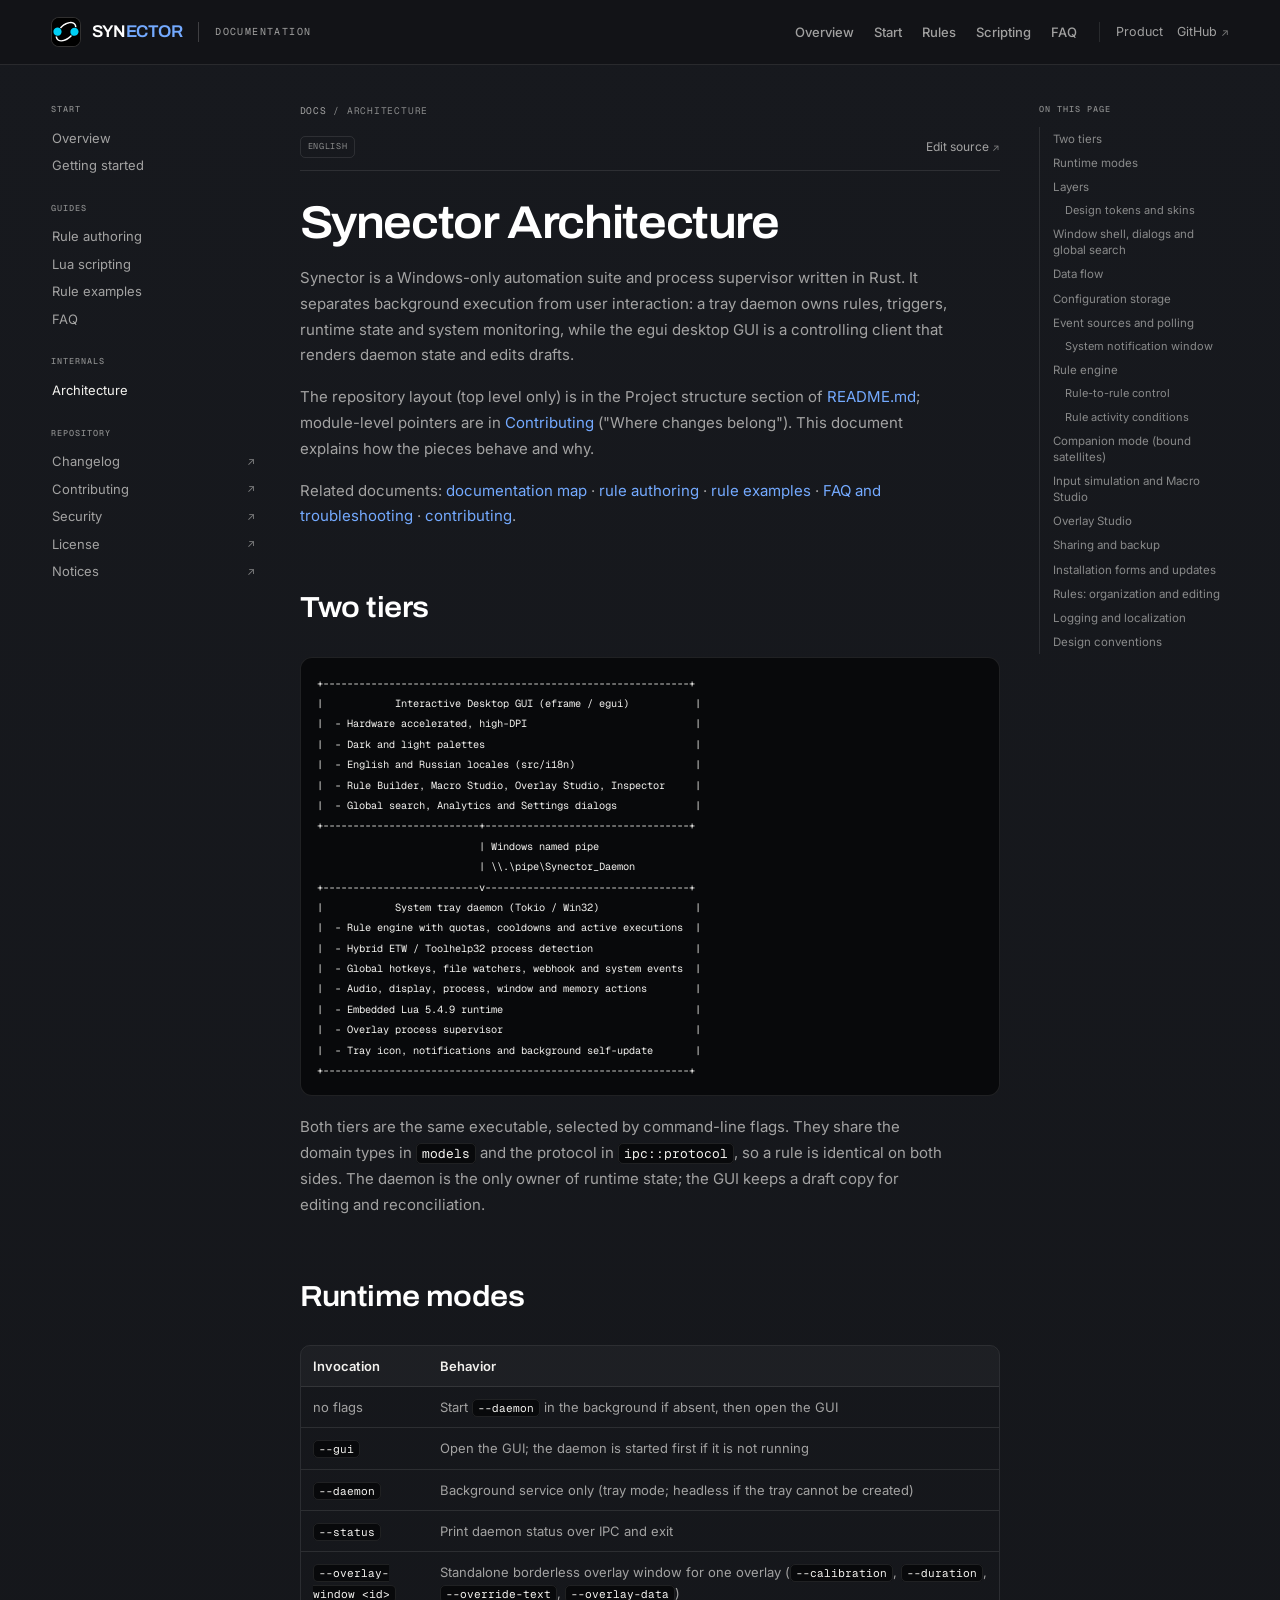
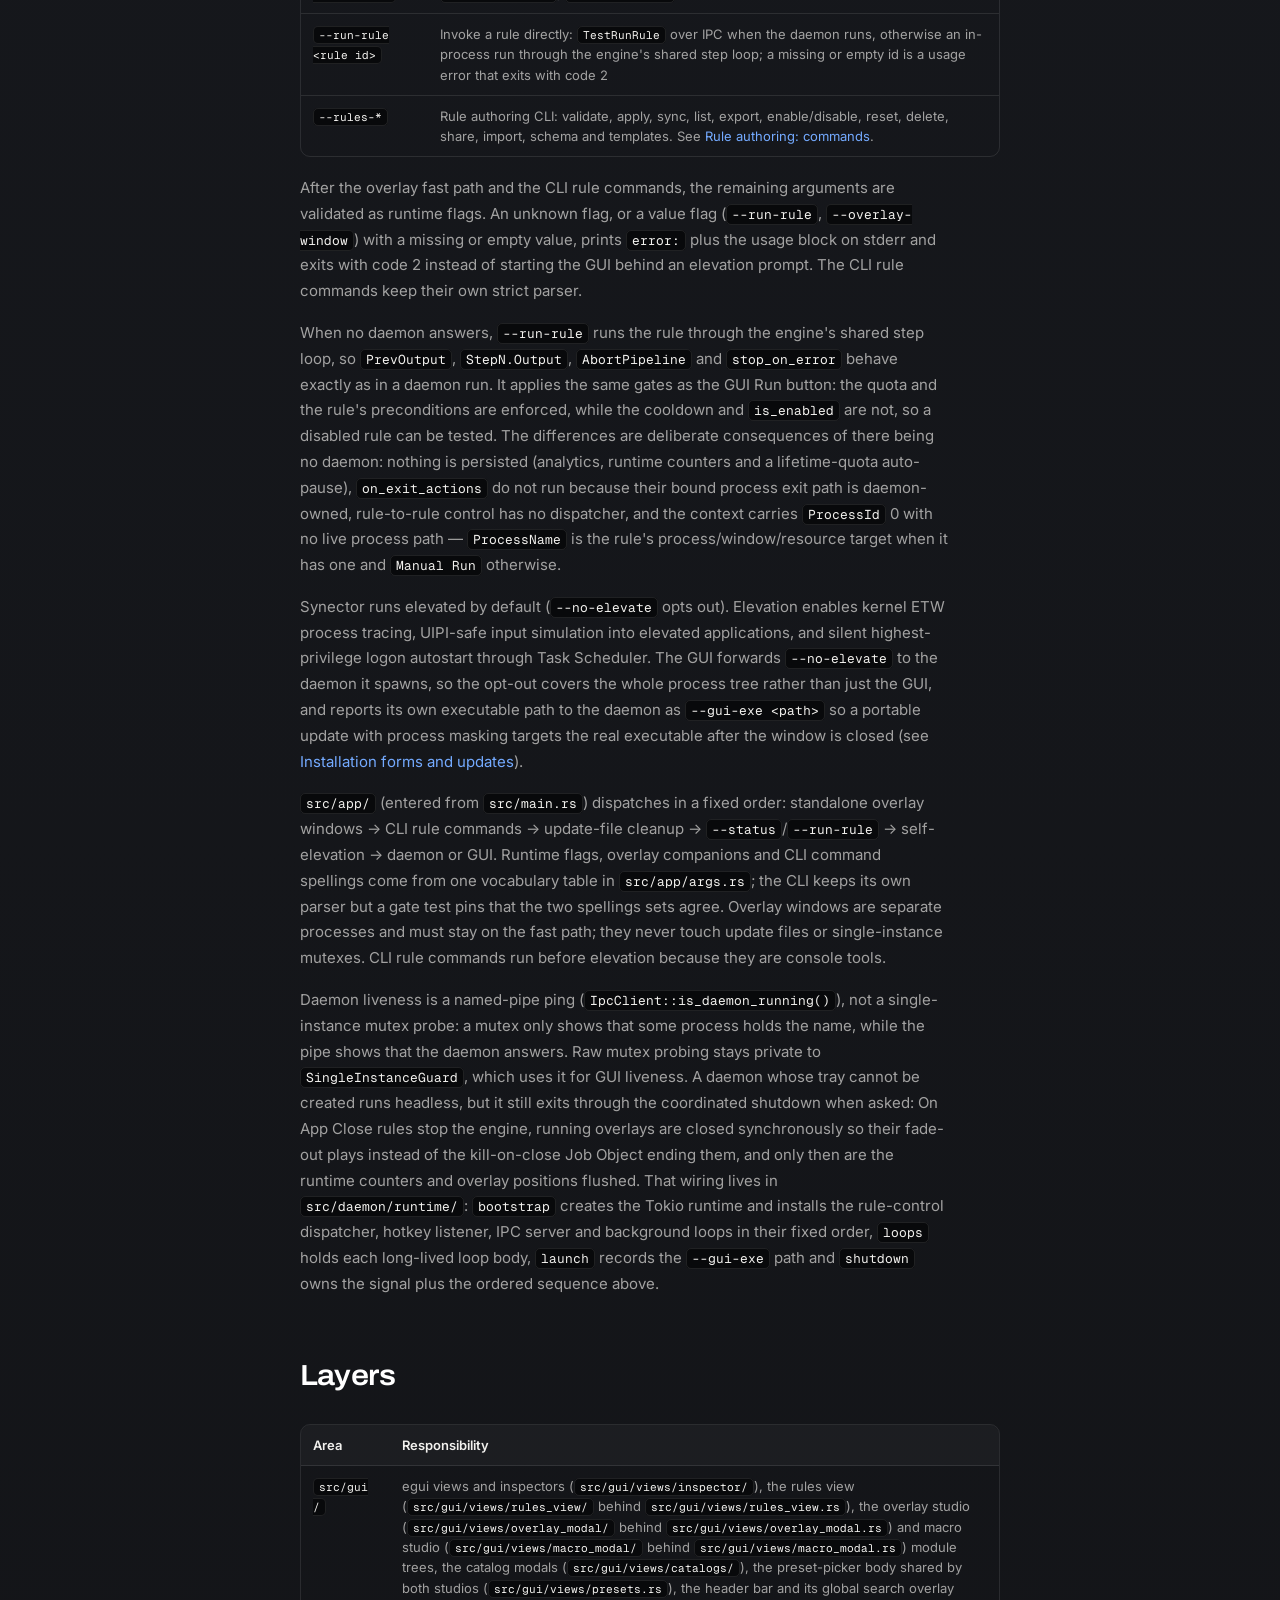
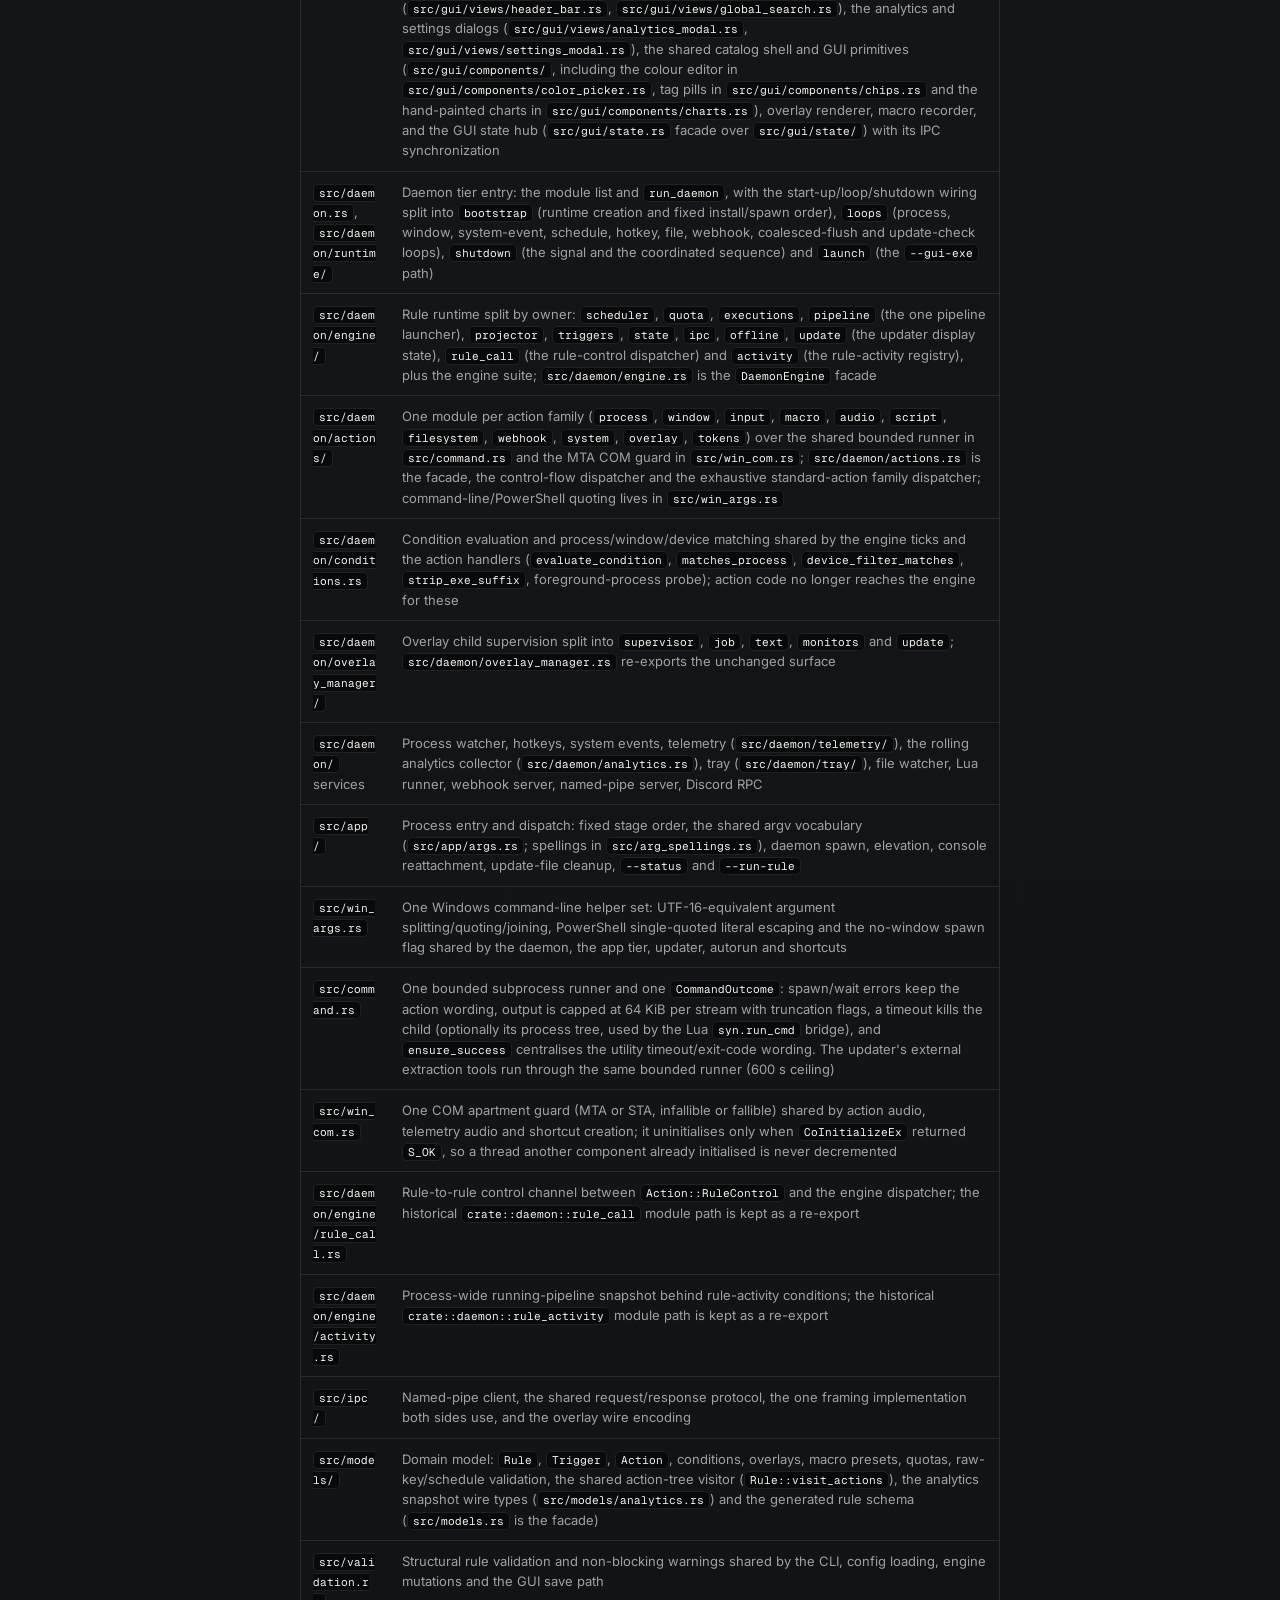
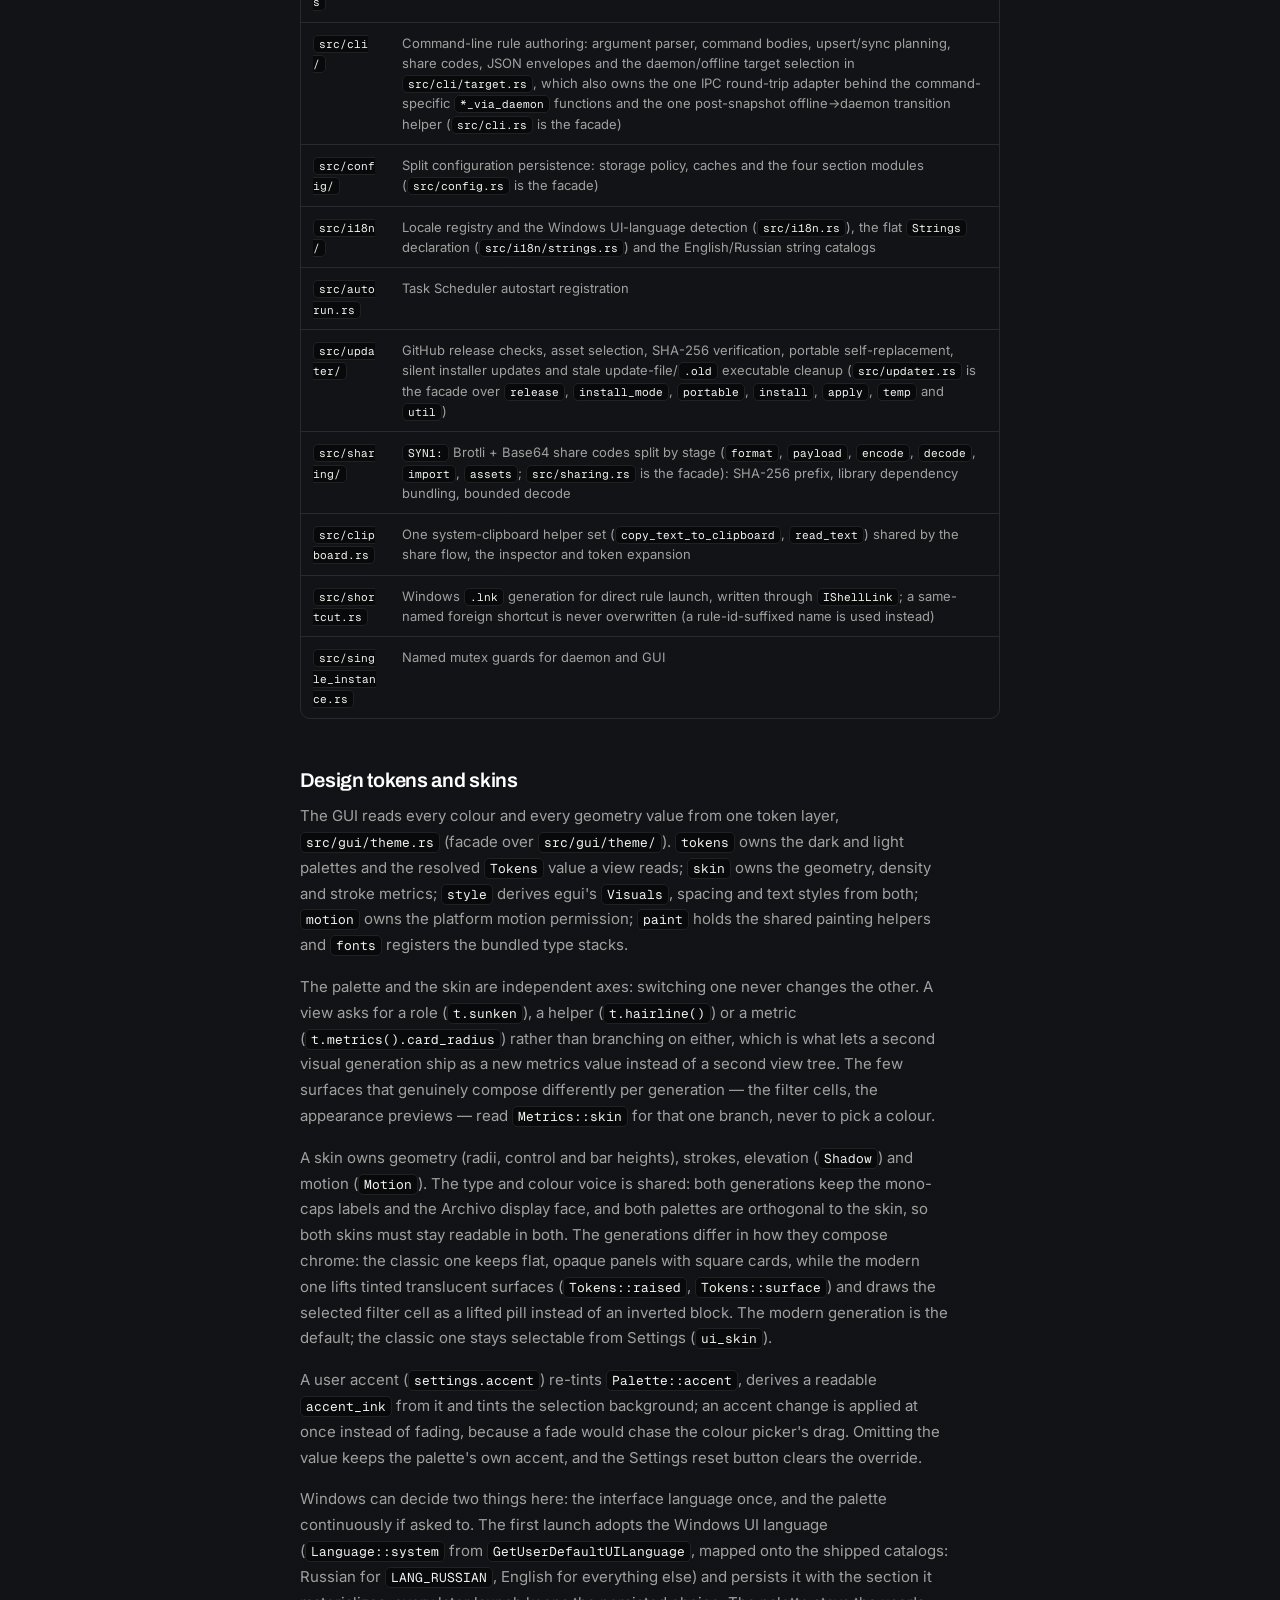
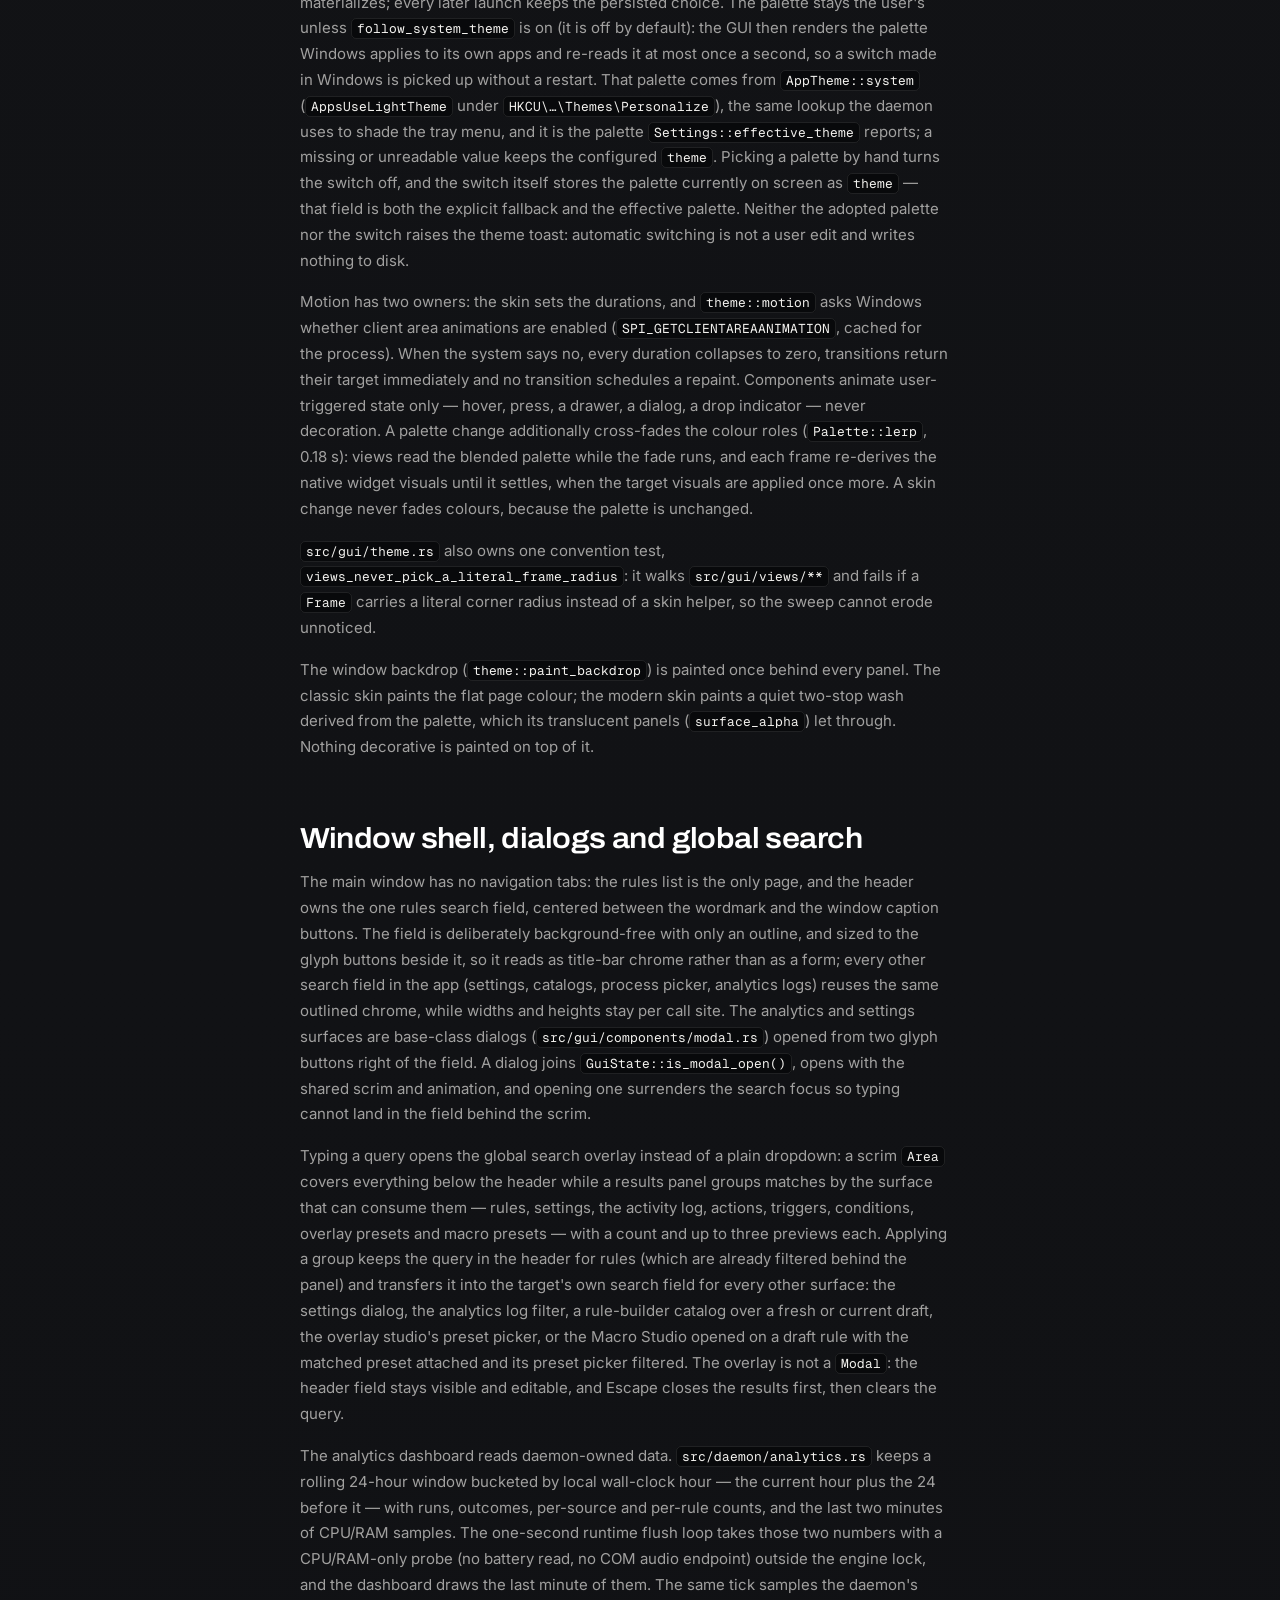
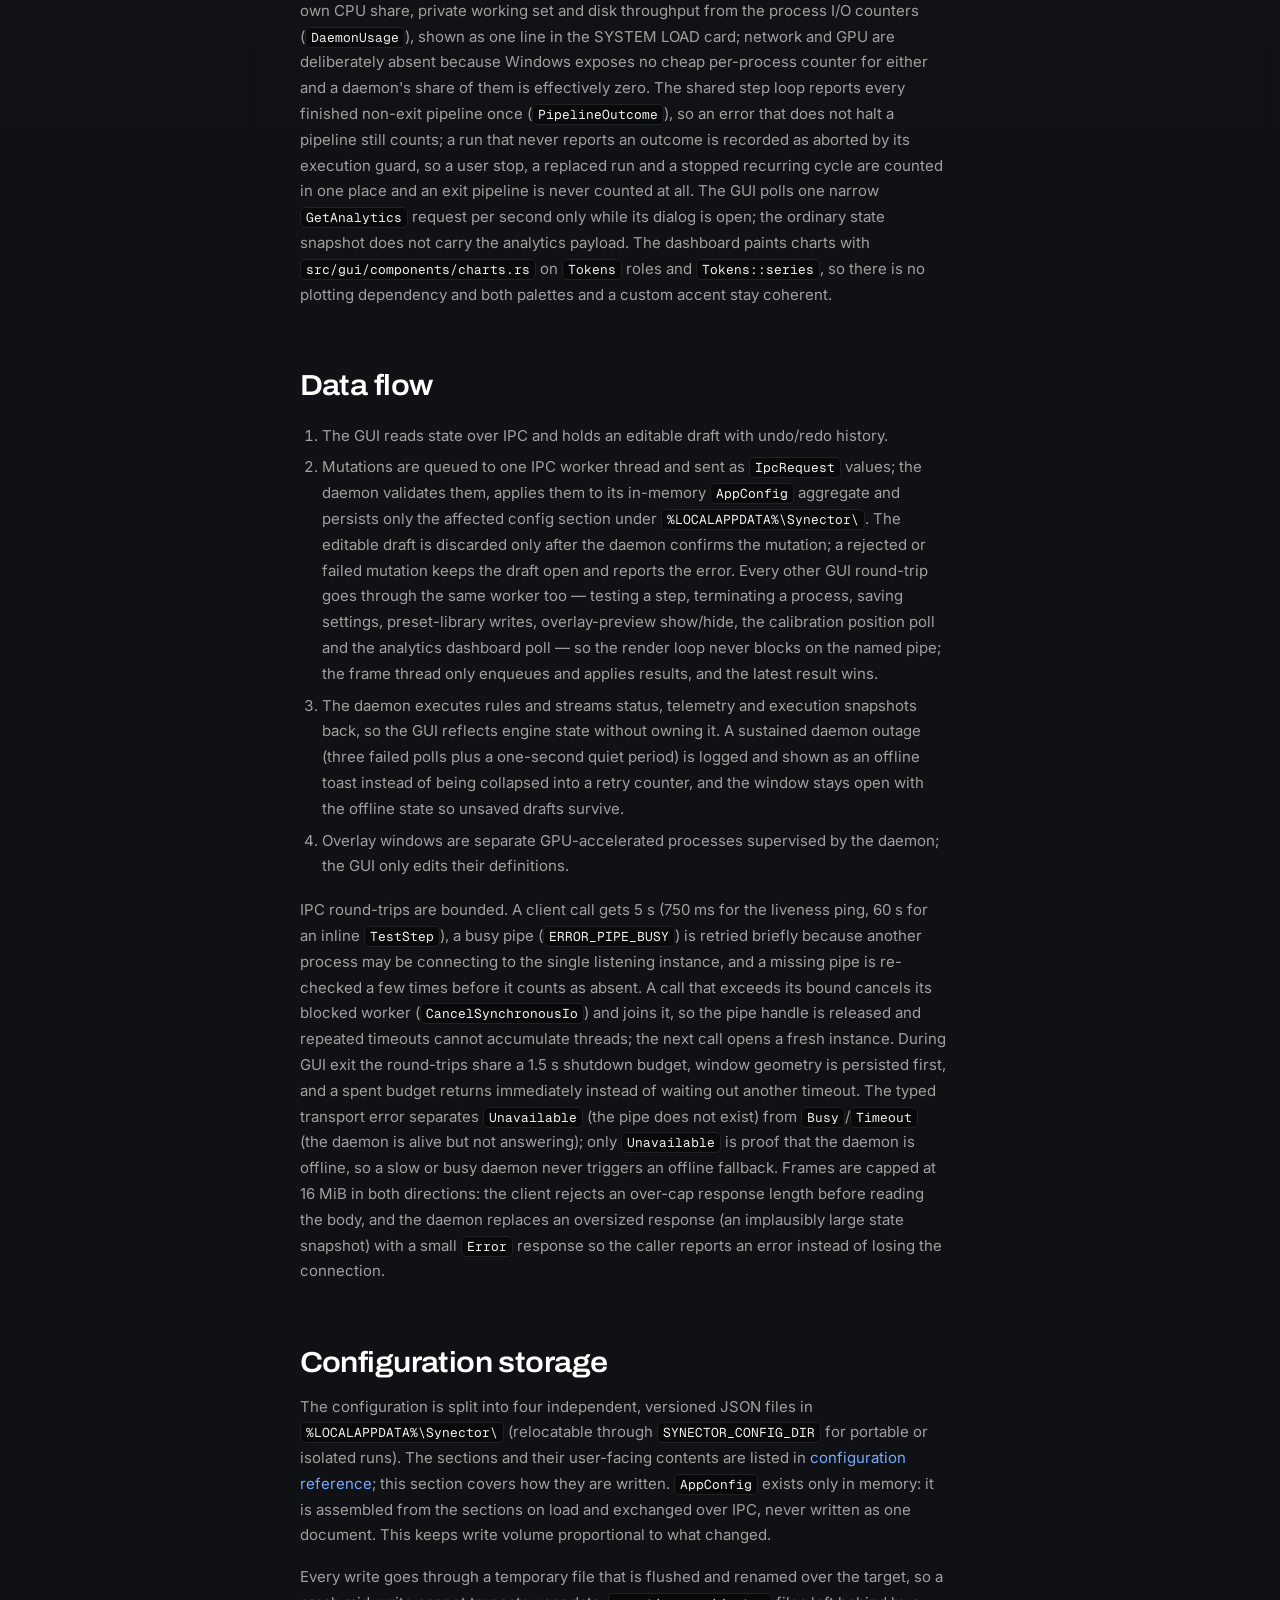
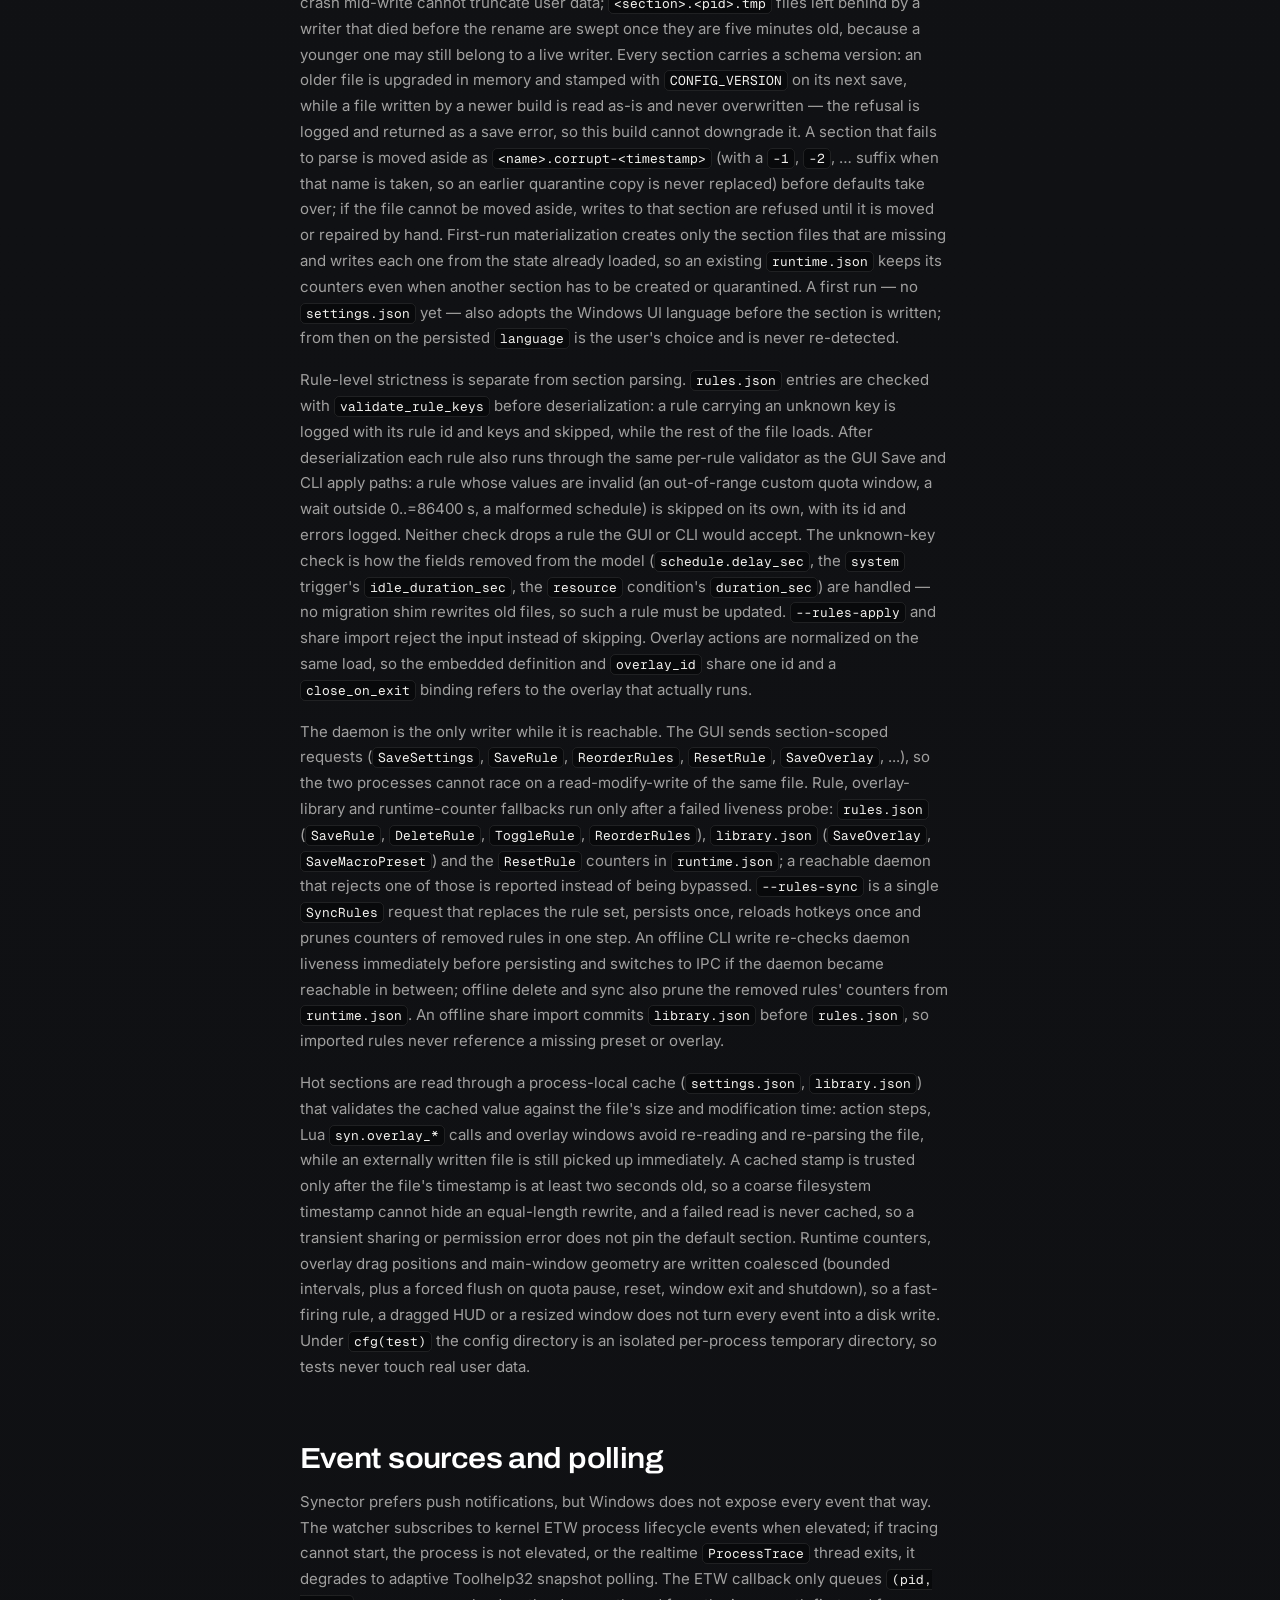
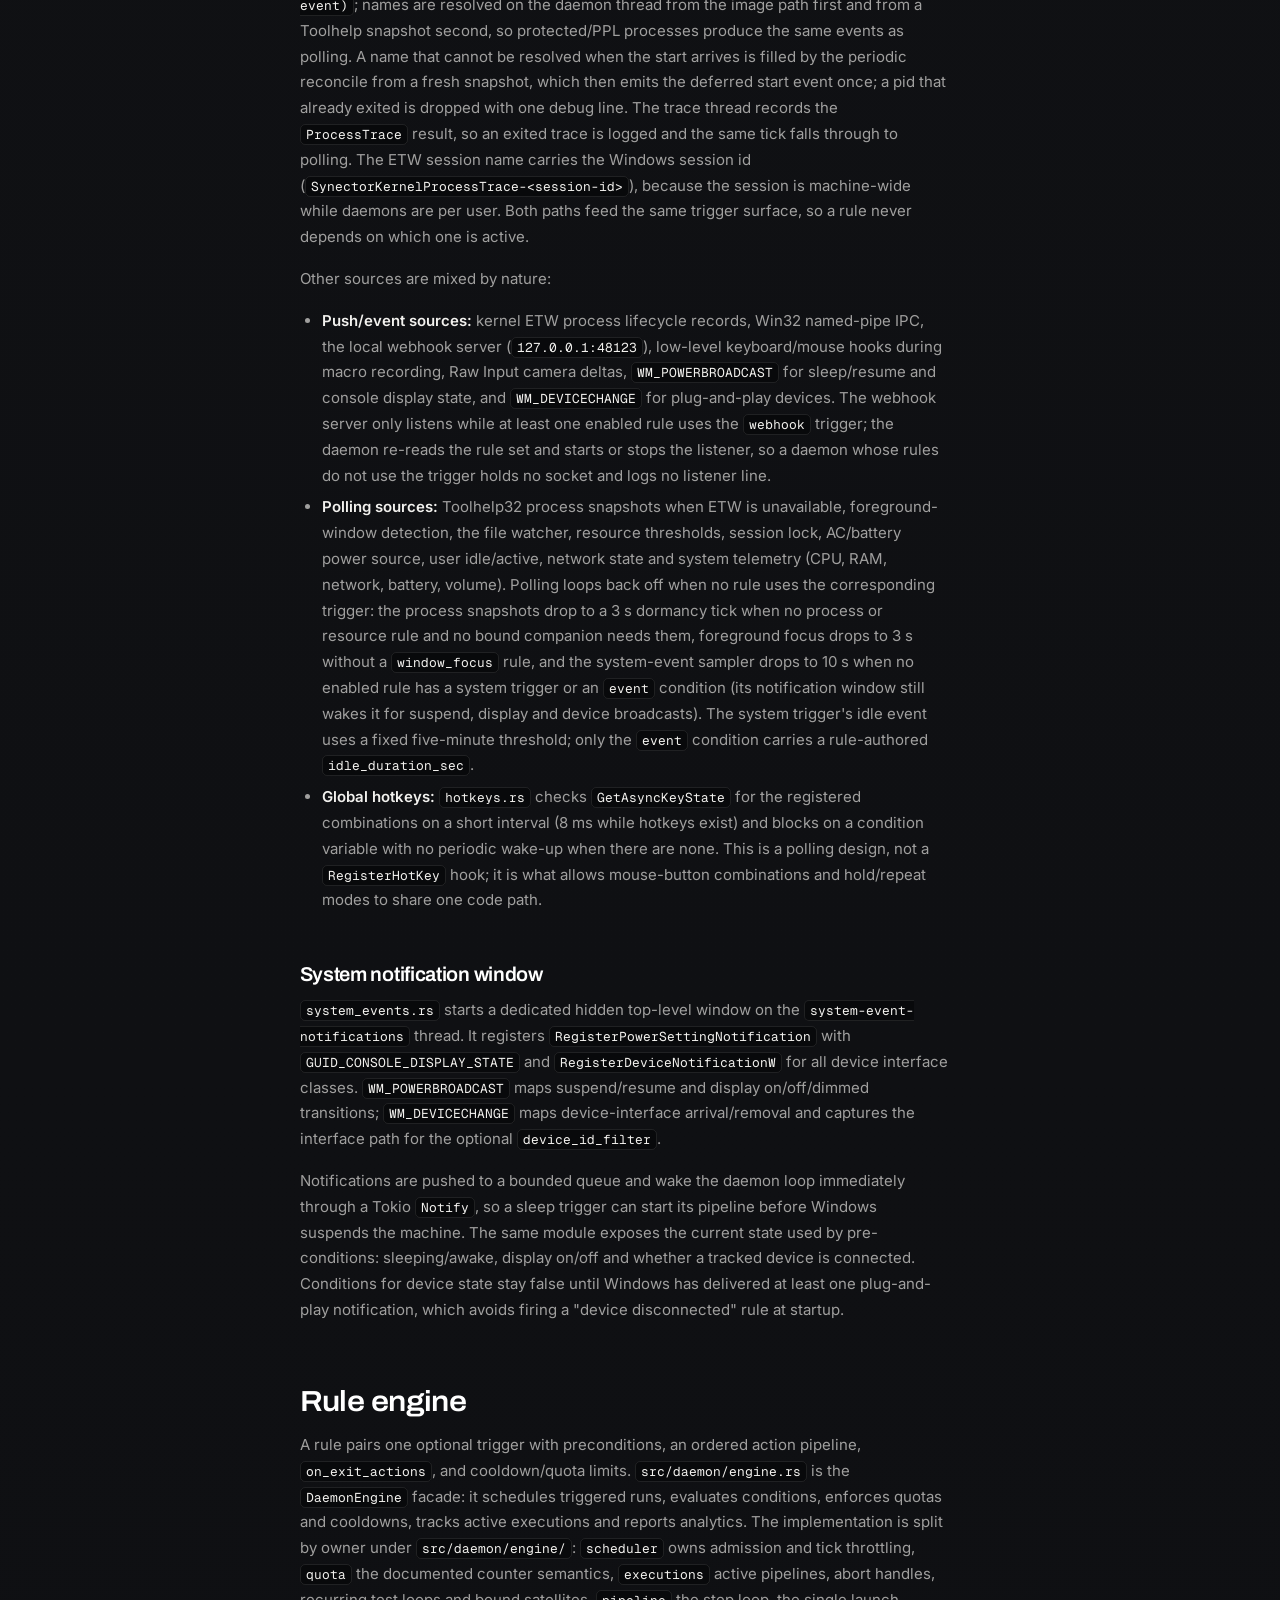
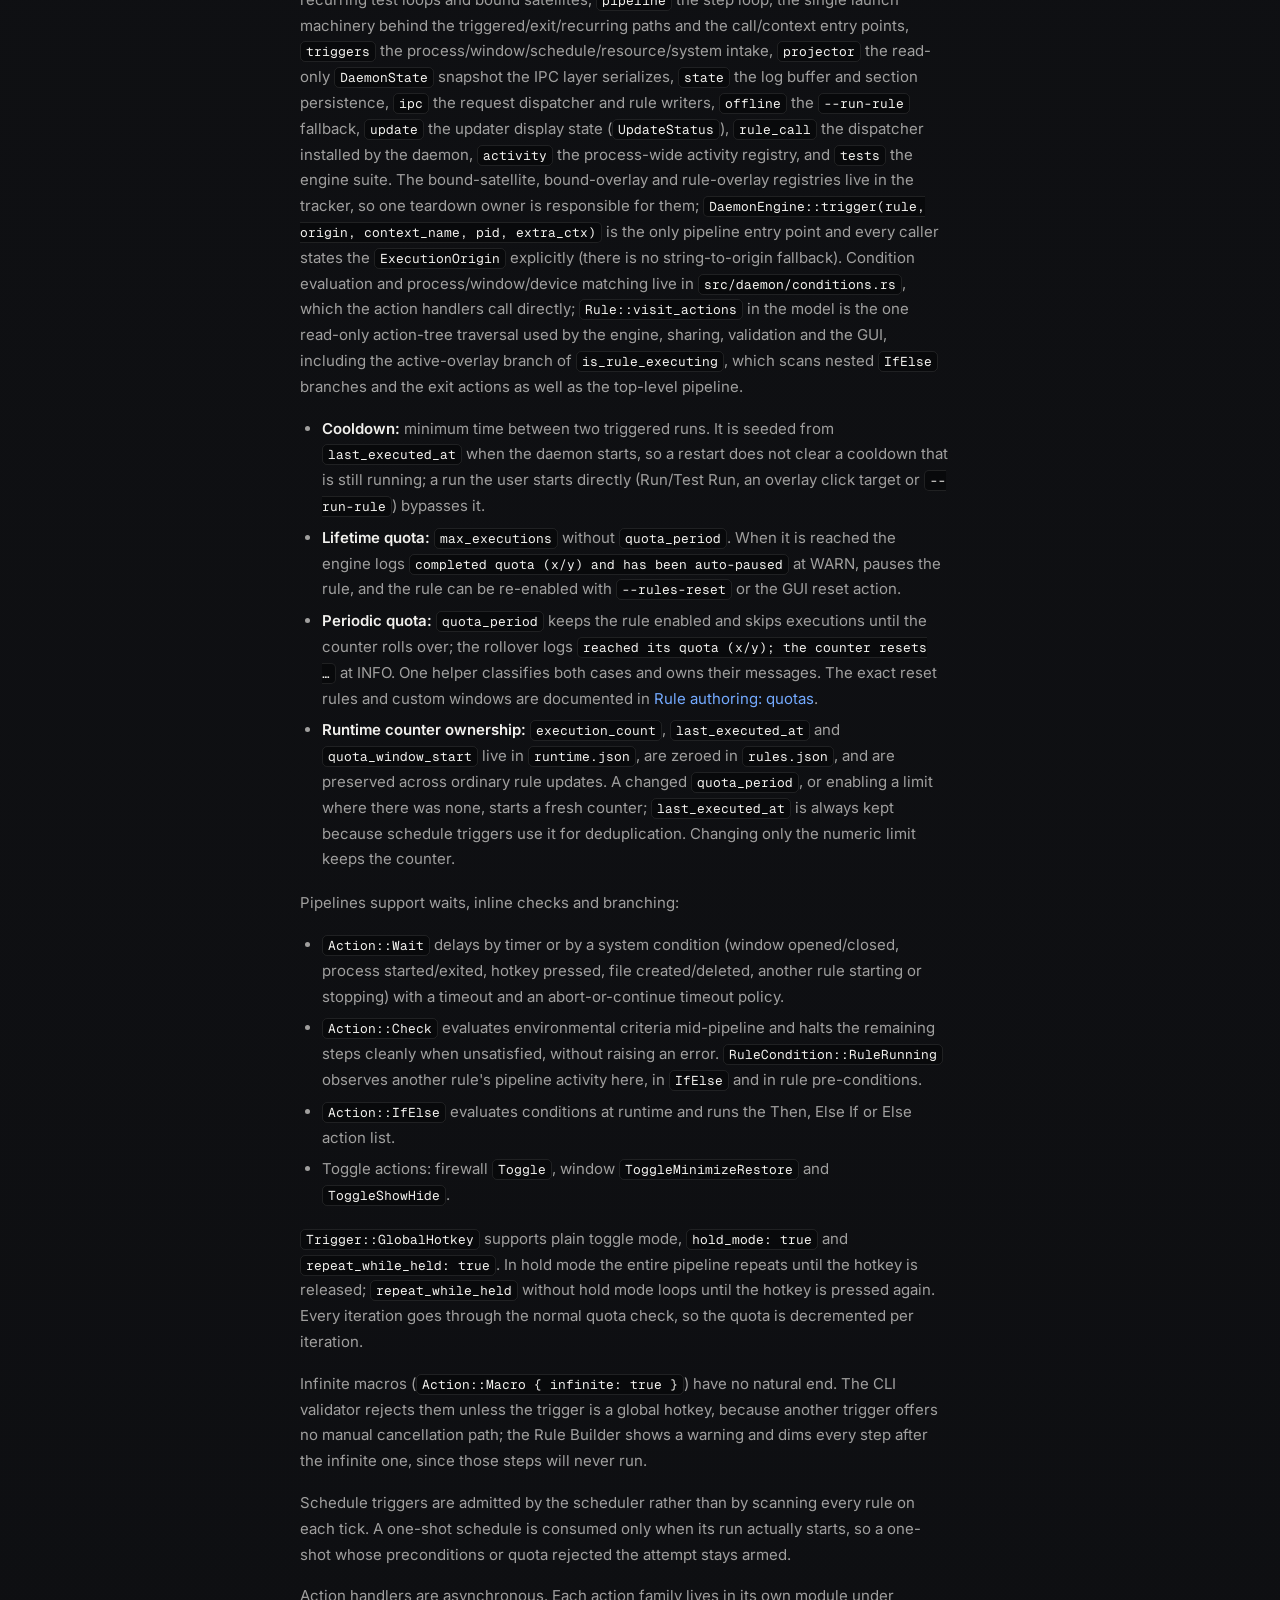
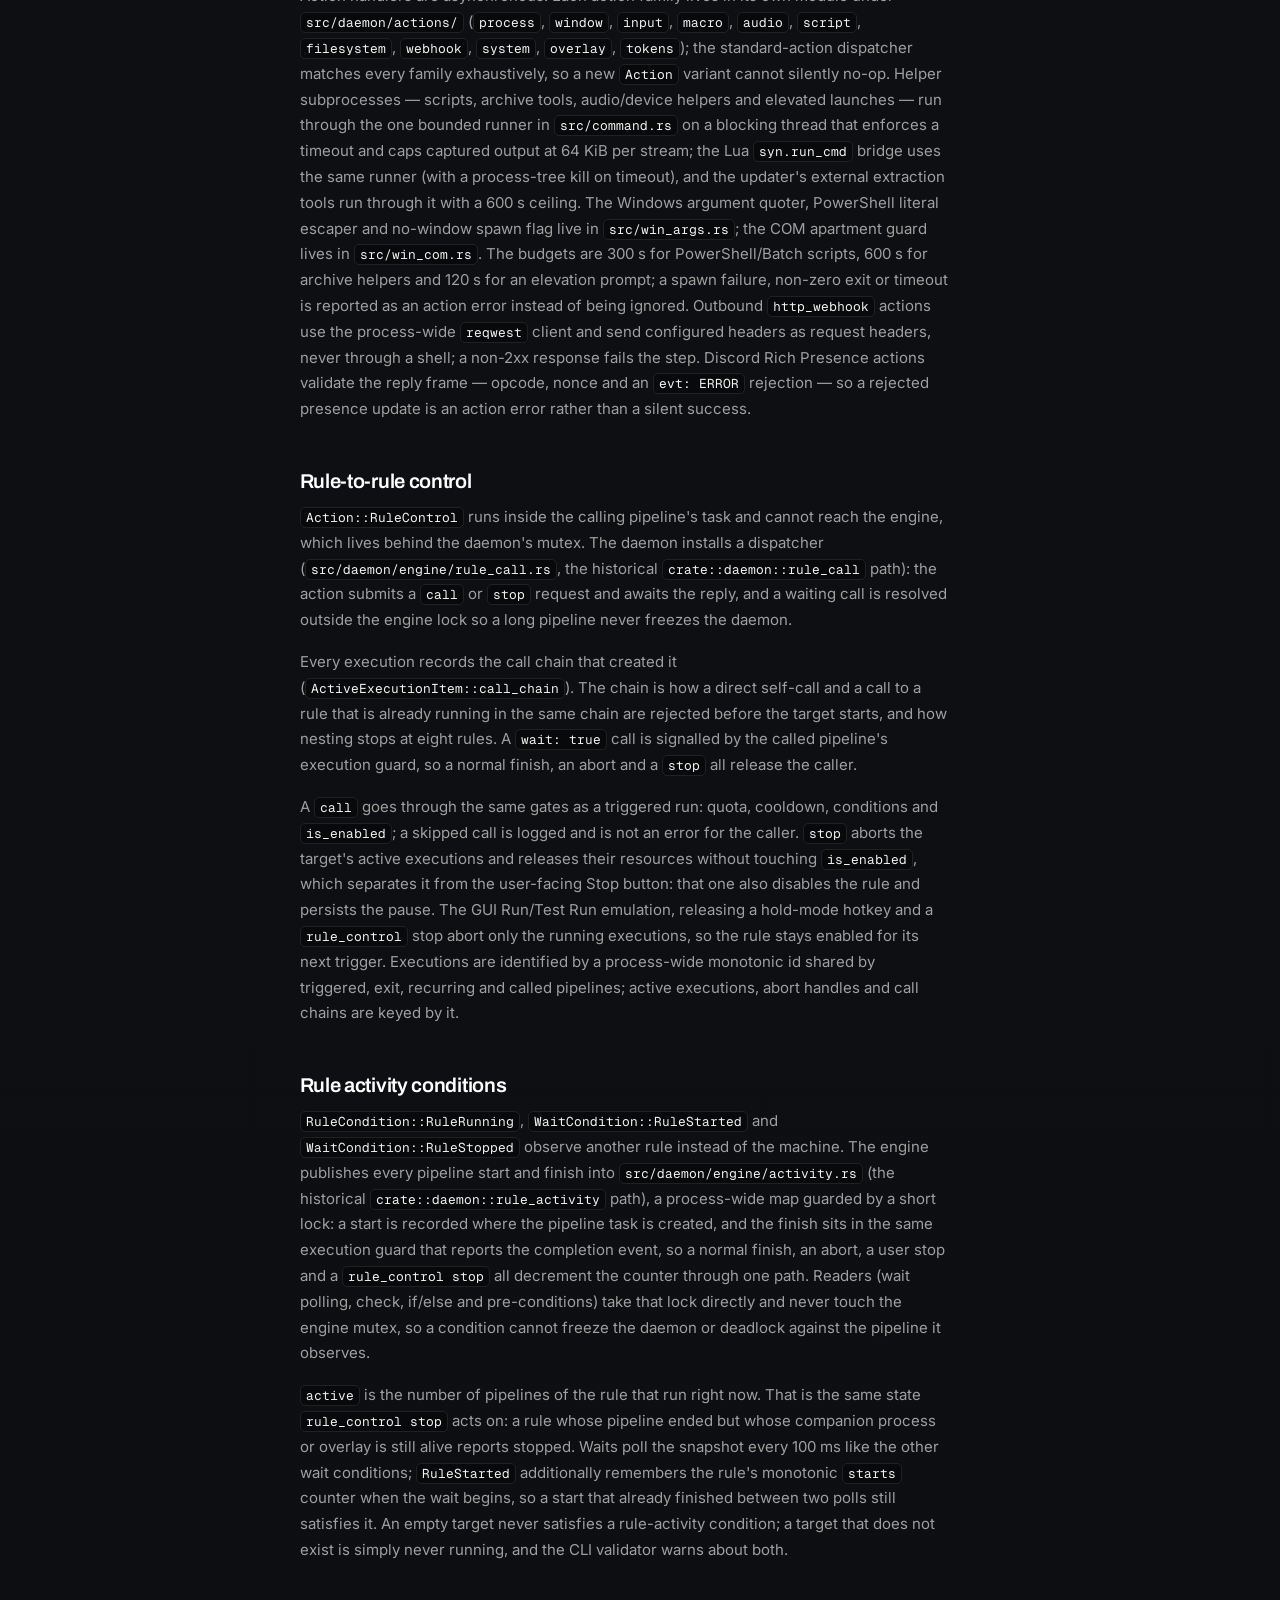
==== docs/architecture.html @ 766cb45a "feat(pages): rebuild the site for the new interface Replace the single-page landing with a redesigne" ====
<!doctype html>
<html lang="en" data-lang="en">
<head>
  <meta charset="utf-8">
  <meta name="viewport" content="width=device-width, initial-scale=1">
  <title>Architecture - Synector documentation</title>
  <meta name="description" content="How Synector is built: two tiers, data flow, rule engine, event sources, overlays, input simulation and updates.">
  <meta name="theme-color" content="#121316">
  <link rel="canonical" href="https://psyattack.github.io/Synector/docs/architecture.html">

  <meta property="og:type" content="article">
  <meta property="og:site_name" content="Synector">
  <meta property="og:title" content="Architecture - Synector documentation">
  <meta property="og:description" content="How Synector is built: two tiers, data flow, rule engine, event sources, overlays, input simulation and updates.">
  <meta property="og:url" content="https://psyattack.github.io/Synector/docs/architecture.html">
  <meta name="twitter:card" content="summary">
  <meta name="twitter:title" content="Architecture - Synector documentation">
  <meta name="twitter:description" content="How Synector is built: two tiers, data flow, rule engine, event sources, overlays, input simulation and updates.">

  <link rel="icon" type="image/png" href="../assets/icon-256.png">
  <link rel="preload" href="../fonts/Archivo-Variable.woff2" as="font" type="font/woff2" crossorigin>
  <link rel="preload" href="../fonts/Inter-Variable.woff2" as="font" type="font/woff2" crossorigin>
  <link rel="stylesheet" href="../styles.css">
  <link rel="stylesheet" href="docs.css">
  <script type="application/ld+json">{"@context": "https://schema.org", "@type": "TechArticle", "headline": "Synector Architecture", "description": "How Synector is built: two tiers, data flow, rule engine, event sources, overlays, input simulation and updates.", "url": "https://psyattack.github.io/Synector/docs/architecture.html", "isPartOf": {"@type": "WebSite", "name": "Synector", "url": "https://psyattack.github.io/Synector/"}}</script>
</head>
<body class="docs-page">
  <a class="skip-link" href="#main">Skip to content</a>

  <header class="docs-header">
    <div class="shell docs-header-inner">
      <a class="brand" href="../index.html" aria-label="Synector">
        <img class="brand-mark" src="../assets/logo.svg" width="30" height="30" alt="">
        <span class="wordmark">SYN<span>ECTOR</span></span>
      </a>
      <span class="docs-divider" aria-hidden="true"></span>
      <span class="docs-label">Documentation</span>
      <nav class="docs-topnav" aria-label="Documentation sections"><a href="index.html">Overview</a><a href="getting-started.html">Start</a><a href="rules.html">Rules</a><a href="scripting.html">Scripting</a><a href="faq.html">FAQ</a></nav>
      <div class="docs-header-actions">
        <a href="../index.html">Product</a>
        <a href="https://github.com/psyattack/Synector">GitHub <span class="ext" aria-hidden="true">↗</span></a>
      </div>
    </div>
  </header>

  <div class="shell docs-shell">
    <aside class="docs-sidebar" aria-label="Documentation">
<div class="docs-side-group">
<p class="docs-side-title">Start</p>
<a class="docs-side-link" href="index.html">Overview</a>
<a class="docs-side-link" href="getting-started.html">Getting started</a>
</div>
<div class="docs-side-group">
<p class="docs-side-title">Guides</p>
<a class="docs-side-link" href="rules.html">Rule authoring</a>
<a class="docs-side-link" href="scripting.html">Lua scripting</a>
<a class="docs-side-link" href="examples.html">Rule examples</a>
<a class="docs-side-link" href="faq.html">FAQ</a>
</div>
<div class="docs-side-group">
<p class="docs-side-title">Internals</p>
<a class="docs-side-link is-active" href="architecture.html">Architecture</a>
</div>
<div class="docs-side-group">
<p class="docs-side-title">Repository</p>
<a class="docs-side-link" href="https://github.com/psyattack/Synector/blob/main/CHANGELOG.md" target="_blank" rel="noopener">Changelog <span class="ext" aria-hidden="true">↗</span></a>
<a class="docs-side-link" href="https://github.com/psyattack/Synector/blob/main/CONTRIBUTING.md" target="_blank" rel="noopener">Contributing <span class="ext" aria-hidden="true">↗</span></a>
<a class="docs-side-link" href="https://github.com/psyattack/Synector/blob/main/SECURITY.md" target="_blank" rel="noopener">Security <span class="ext" aria-hidden="true">↗</span></a>
<a class="docs-side-link" href="https://github.com/psyattack/Synector/blob/main/LICENSE" target="_blank" rel="noopener">License <span class="ext" aria-hidden="true">↗</span></a>
<a class="docs-side-link" href="https://github.com/psyattack/Synector/blob/main/NOTICES.md" target="_blank" rel="noopener">Notices <span class="ext" aria-hidden="true">↗</span></a>
</div>
</aside>
    <main class="docs-main" id="main">
      <div class="docs-breadcrumb"><a href="index.html">Docs</a> / <span>Architecture</span></div>
      <div class="docs-toolbar">
        <span class="docs-en">English</span>
        <a class="docs-edit" href="https://github.com/psyattack/Synector/blob/main/docs/ARCHITECTURE.md">Edit source <span class="ext" aria-hidden="true">↗</span></a>
      </div>
      <article class="docs-article">
<div class="markdown-heading"><h1 class="heading-element">Synector Architecture</h1><a id="synector-architecture" class="anchor" aria-label="Permalink: Synector Architecture" href="#synector-architecture"><span aria-hidden="true" class="octicon octicon-link"></span></a></div>
<p>Synector is a Windows-only automation suite and process supervisor written in Rust. It separates
background execution from user interaction: a tray daemon owns rules, triggers, runtime state and
system monitoring, while the egui desktop GUI is a controlling client that renders daemon state and
edits drafts.</p>
<p>The repository layout (top level only) is in the Project structure section of
<a href="https://github.com/psyattack/Synector/blob/main/README.md">README.md</a>; module-level pointers are in <a href="https://github.com/psyattack/Synector/blob/main/CONTRIBUTING.md">Contributing</a>
("Where changes belong"). This document explains how the pieces behave and why.</p>
<p>Related documents: <a href="index.html">documentation map</a> · <a href="rules.html">rule authoring</a> ·
<a href="examples.html">rule examples</a> · <a href="faq.html">FAQ and troubleshooting</a> · <a href="https://github.com/psyattack/Synector/blob/main/CONTRIBUTING.md">contributing</a>.</p>
<div class="markdown-heading"><h2 class="heading-element">Two tiers</h2><a id="two-tiers" class="anchor" aria-label="Permalink: Two tiers" href="#two-tiers"><span aria-hidden="true" class="octicon octicon-link"></span></a></div>
<pre><code>+-------------------------------------------------------------+
|            Interactive Desktop GUI (eframe / egui)           |
|  - Hardware accelerated, high-DPI                            |
|  - Dark and light palettes                                   |
|  - English and Russian locales (src/i18n)                    |
|  - Rule Builder, Macro Studio, Overlay Studio, Inspector     |
|  - Global search, Analytics and Settings dialogs             |
+--------------------------+----------------------------------+
                           | Windows named pipe
                           | \\.\pipe\Synector_Daemon
+--------------------------v----------------------------------+
|            System tray daemon (Tokio / Win32)                |
|  - Rule engine with quotas, cooldowns and active executions  |
|  - Hybrid ETW / Toolhelp32 process detection                 |
|  - Global hotkeys, file watchers, webhook and system events  |
|  - Audio, display, process, window and memory actions        |
|  - Embedded Lua 5.4.9 runtime                                |
|  - Overlay process supervisor                                |
|  - Tray icon, notifications and background self-update       |
+-------------------------------------------------------------+
</code></pre>
<p>Both tiers are the same executable, selected by command-line flags. They share the domain types in
<code>models</code> and the protocol in <code>ipc::protocol</code>, so a rule is identical on both sides. The daemon is the
only owner of runtime state; the GUI keeps a draft copy for editing and reconciliation.</p>
<div class="markdown-heading"><h2 class="heading-element">Runtime modes</h2><a id="runtime-modes" class="anchor" aria-label="Permalink: Runtime modes" href="#runtime-modes"><span aria-hidden="true" class="octicon octicon-link"></span></a></div>
<div class="table-wrap"><table>
<thead>
<tr>
<th>Invocation</th>
<th>Behavior</th>
</tr>
</thead>
<tbody>
<tr>
<td>no flags</td>
<td>Start <code>--daemon</code> in the background if absent, then open the GUI</td>
</tr>
<tr>
<td><code>--gui</code></td>
<td>Open the GUI; the daemon is started first if it is not running</td>
</tr>
<tr>
<td><code>--daemon</code></td>
<td>Background service only (tray mode; headless if the tray cannot be created)</td>
</tr>
<tr>
<td><code>--status</code></td>
<td>Print daemon status over IPC and exit</td>
</tr>
<tr>
<td><code>--overlay-window &lt;id&gt;</code></td>
<td>Standalone borderless overlay window for one overlay (<code>--calibration</code>, <code>--duration</code>, <code>--override-text</code>, <code>--overlay-data</code>)</td>
</tr>
<tr>
<td><code>--run-rule &lt;rule id&gt;</code></td>
<td>Invoke a rule directly: <code>TestRunRule</code> over IPC when the daemon runs, otherwise an in-process run through the engine's shared step loop; a missing or empty id is a usage error that exits with code 2</td>
</tr>
<tr>
<td><code>--rules-*</code></td>
<td>Rule authoring CLI: validate, apply, sync, list, export, enable/disable, reset, delete, share, import, schema and templates. See <a href="rules.html#commands">Rule authoring: commands</a>.</td>
</tr>
</tbody>
</table></div>
<p>After the overlay fast path and the CLI rule commands, the remaining arguments are validated as
runtime flags. An unknown flag, or a value flag (<code>--run-rule</code>, <code>--overlay-window</code>) with a missing
or empty value, prints <code>error:</code> plus the usage block on stderr and exits with code 2 instead of
starting the GUI behind an elevation prompt. The CLI rule commands keep their own strict parser.</p>
<p>When no daemon answers, <code>--run-rule</code> runs the rule through the engine's shared step loop, so
<code>PrevOutput</code>, <code>StepN.Output</code>, <code>AbortPipeline</code> and <code>stop_on_error</code> behave exactly as in a daemon run.
It applies the same gates as the GUI Run button: the quota and the rule's preconditions are
enforced, while the cooldown and <code>is_enabled</code> are not, so a disabled rule can be tested. The
differences are deliberate consequences of there being no daemon: nothing is persisted (analytics,
runtime counters and a lifetime-quota auto-pause), <code>on_exit_actions</code> do not run because their bound
process exit path is daemon-owned, rule-to-rule control has no dispatcher, and the context carries
<code>ProcessId</code> 0 with no live process path — <code>ProcessName</code> is the rule's process/window/resource target
when it has one and <code>Manual Run</code> otherwise.</p>
<p>Synector runs elevated by default (<code>--no-elevate</code> opts out). Elevation enables kernel ETW process
tracing, UIPI-safe input simulation into elevated applications, and silent highest-privilege logon
autostart through Task Scheduler. The GUI forwards <code>--no-elevate</code> to the daemon it spawns, so the
opt-out covers the whole process tree rather than just the GUI, and reports its own executable path
to the daemon as <code>--gui-exe &lt;path&gt;</code> so a portable update with process masking targets the real
executable after the window is closed (see
<a href="#installation-forms-and-updates">Installation forms and updates</a>).</p>
<p><code>src/app/</code> (entered from <code>src/main.rs</code>) dispatches in a fixed order: standalone overlay windows →
CLI rule commands → update-file cleanup → <code>--status</code>/<code>--run-rule</code> → self-elevation → daemon or GUI.
Runtime flags, overlay companions and CLI command spellings come from one vocabulary table in
<code>src/app/args.rs</code>; the CLI keeps its own parser but a gate test pins that the two spellings sets
agree. Overlay windows are separate
processes and must stay on the fast path; they never touch update files or single-instance mutexes.
CLI rule commands run before elevation because they are console tools.</p>
<p>Daemon liveness is a named-pipe ping (<code>IpcClient::is_daemon_running()</code>), not a single-instance mutex
probe: a mutex only shows that some process holds the name, while the pipe shows that the daemon
answers. Raw mutex probing stays private to <code>SingleInstanceGuard</code>, which uses it for GUI liveness.
A daemon whose tray cannot be created runs headless, but it still exits through the coordinated
shutdown when asked: On App Close rules stop the engine, running overlays are closed synchronously
so their fade-out plays instead of the kill-on-close Job Object ending them, and only then are the
runtime counters and overlay positions flushed. That wiring lives in <code>src/daemon/runtime/</code>:
<code>bootstrap</code> creates the Tokio runtime and installs the rule-control dispatcher, hotkey listener, IPC
server and background loops in their fixed order, <code>loops</code> holds each long-lived loop body, <code>launch</code>
records the <code>--gui-exe</code> path and <code>shutdown</code> owns the signal plus the ordered sequence above.</p>
<div class="markdown-heading"><h2 class="heading-element">Layers</h2><a id="layers" class="anchor" aria-label="Permalink: Layers" href="#layers"><span aria-hidden="true" class="octicon octicon-link"></span></a></div>
<div class="table-wrap"><table>
<thead>
<tr>
<th>Area</th>
<th>Responsibility</th>
</tr>
</thead>
<tbody>
<tr>
<td><code>src/gui/</code></td>
<td>egui views and inspectors (<code>src/gui/views/inspector/</code>), the rules view (<code>src/gui/views/rules_view/</code> behind <code>src/gui/views/rules_view.rs</code>), the overlay studio (<code>src/gui/views/overlay_modal/</code> behind <code>src/gui/views/overlay_modal.rs</code>) and macro studio (<code>src/gui/views/macro_modal/</code> behind <code>src/gui/views/macro_modal.rs</code>) module trees, the catalog modals (<code>src/gui/views/catalogs/</code>), the preset-picker body shared by both studios (<code>src/gui/views/presets.rs</code>), the header bar and its global search overlay (<code>src/gui/views/header_bar.rs</code>, <code>src/gui/views/global_search.rs</code>), the analytics and settings dialogs (<code>src/gui/views/analytics_modal.rs</code>, <code>src/gui/views/settings_modal.rs</code>), the shared catalog shell and GUI primitives (<code>src/gui/components/</code>, including the colour editor in <code>src/gui/components/color_picker.rs</code>, tag pills in <code>src/gui/components/chips.rs</code> and the hand-painted charts in <code>src/gui/components/charts.rs</code>), overlay renderer, macro recorder, and the GUI state hub (<code>src/gui/state.rs</code> facade over <code>src/gui/state/</code>) with its IPC synchronization</td>
</tr>
<tr>
<td>
<code>src/daemon.rs</code>, <code>src/daemon/runtime/</code>
</td>
<td>Daemon tier entry: the module list and <code>run_daemon</code>, with the start-up/loop/shutdown wiring split into <code>bootstrap</code> (runtime creation and fixed install/spawn order), <code>loops</code> (process, window, system-event, schedule, hotkey, file, webhook, coalesced-flush and update-check loops), <code>shutdown</code> (the signal and the coordinated sequence) and <code>launch</code> (the <code>--gui-exe</code> path)</td>
</tr>
<tr>
<td><code>src/daemon/engine/</code></td>
<td>Rule runtime split by owner: <code>scheduler</code>, <code>quota</code>, <code>executions</code>, <code>pipeline</code> (the one pipeline launcher), <code>projector</code>, <code>triggers</code>, <code>state</code>, <code>ipc</code>, <code>offline</code>, <code>update</code> (the updater display state), <code>rule_call</code> (the rule-control dispatcher) and <code>activity</code> (the rule-activity registry), plus the engine suite; <code>src/daemon/engine.rs</code> is the <code>DaemonEngine</code> facade</td>
</tr>
<tr>
<td><code>src/daemon/actions/</code></td>
<td>One module per action family (<code>process</code>, <code>window</code>, <code>input</code>, <code>macro</code>, <code>audio</code>, <code>script</code>, <code>filesystem</code>, <code>webhook</code>, <code>system</code>, <code>overlay</code>, <code>tokens</code>) over the shared bounded runner in <code>src/command.rs</code> and the MTA COM guard in <code>src/win_com.rs</code>; <code>src/daemon/actions.rs</code> is the facade, the control-flow dispatcher and the exhaustive standard-action family dispatcher; command-line/PowerShell quoting lives in <code>src/win_args.rs</code>
</td>
</tr>
<tr>
<td><code>src/daemon/conditions.rs</code></td>
<td>Condition evaluation and process/window/device matching shared by the engine ticks and the action handlers (<code>evaluate_condition</code>, <code>matches_process</code>, <code>device_filter_matches</code>, <code>strip_exe_suffix</code>, foreground-process probe); action code no longer reaches the engine for these</td>
</tr>
<tr>
<td><code>src/daemon/overlay_manager/</code></td>
<td>Overlay child supervision split into <code>supervisor</code>, <code>job</code>, <code>text</code>, <code>monitors</code> and <code>update</code>; <code>src/daemon/overlay_manager.rs</code> re-exports the unchanged surface</td>
</tr>
<tr>
<td>
<code>src/daemon/</code> services</td>
<td>Process watcher, hotkeys, system events, telemetry (<code>src/daemon/telemetry/</code>), the rolling analytics collector (<code>src/daemon/analytics.rs</code>), tray (<code>src/daemon/tray/</code>), file watcher, Lua runner, webhook server, named-pipe server, Discord RPC</td>
</tr>
<tr>
<td><code>src/app/</code></td>
<td>Process entry and dispatch: fixed stage order, the shared argv vocabulary (<code>src/app/args.rs</code>; spellings in <code>src/arg_spellings.rs</code>), daemon spawn, elevation, console reattachment, update-file cleanup, <code>--status</code> and <code>--run-rule</code>
</td>
</tr>
<tr>
<td><code>src/win_args.rs</code></td>
<td>One Windows command-line helper set: UTF-16-equivalent argument splitting/quoting/joining, PowerShell single-quoted literal escaping and the no-window spawn flag shared by the daemon, the app tier, updater, autorun and shortcuts</td>
</tr>
<tr>
<td><code>src/command.rs</code></td>
<td>One bounded subprocess runner and one <code>CommandOutcome</code>: spawn/wait errors keep the action wording, output is capped at 64 KiB per stream with truncation flags, a timeout kills the child (optionally its process tree, used by the Lua <code>syn.run_cmd</code> bridge), and <code>ensure_success</code> centralises the utility timeout/exit-code wording. The updater's external extraction tools run through the same bounded runner (600 s ceiling)</td>
</tr>
<tr>
<td><code>src/win_com.rs</code></td>
<td>One COM apartment guard (MTA or STA, infallible or fallible) shared by action audio, telemetry audio and shortcut creation; it uninitialises only when <code>CoInitializeEx</code> returned <code>S_OK</code>, so a thread another component already initialised is never decremented</td>
</tr>
<tr>
<td><code>src/daemon/engine/rule_call.rs</code></td>
<td>Rule-to-rule control channel between <code>Action::RuleControl</code> and the engine dispatcher; the historical <code>crate::daemon::rule_call</code> module path is kept as a re-export</td>
</tr>
<tr>
<td><code>src/daemon/engine/activity.rs</code></td>
<td>Process-wide running-pipeline snapshot behind rule-activity conditions; the historical <code>crate::daemon::rule_activity</code> module path is kept as a re-export</td>
</tr>
<tr>
<td><code>src/ipc/</code></td>
<td>Named-pipe client, the shared request/response protocol, the one framing implementation both sides use, and the overlay wire encoding</td>
</tr>
<tr>
<td><code>src/models/</code></td>
<td>Domain model: <code>Rule</code>, <code>Trigger</code>, <code>Action</code>, conditions, overlays, macro presets, quotas, raw-key/schedule validation, the shared action-tree visitor (<code>Rule::visit_actions</code>), the analytics snapshot wire types (<code>src/models/analytics.rs</code>) and the generated rule schema (<code>src/models.rs</code> is the facade)</td>
</tr>
<tr>
<td><code>src/validation.rs</code></td>
<td>Structural rule validation and non-blocking warnings shared by the CLI, config loading, engine mutations and the GUI save path</td>
</tr>
<tr>
<td><code>src/cli/</code></td>
<td>Command-line rule authoring: argument parser, command bodies, upsert/sync planning, share codes, JSON envelopes and the daemon/offline target selection in <code>src/cli/target.rs</code>, which also owns the one IPC round-trip adapter behind the command-specific <code>*_via_daemon</code> functions and the one post-snapshot offline→daemon transition helper (<code>src/cli.rs</code> is the facade)</td>
</tr>
<tr>
<td><code>src/config/</code></td>
<td>Split configuration persistence: storage policy, caches and the four section modules (<code>src/config.rs</code> is the facade)</td>
</tr>
<tr>
<td><code>src/i18n/</code></td>
<td>Locale registry and the Windows UI-language detection (<code>src/i18n.rs</code>), the flat <code>Strings</code> declaration (<code>src/i18n/strings.rs</code>) and the English/Russian string catalogs</td>
</tr>
<tr>
<td><code>src/autorun.rs</code></td>
<td>Task Scheduler autostart registration</td>
</tr>
<tr>
<td><code>src/updater/</code></td>
<td>GitHub release checks, asset selection, SHA-256 verification, portable self-replacement, silent installer updates and stale update-file/<code>.old</code> executable cleanup (<code>src/updater.rs</code> is the facade over <code>release</code>, <code>install_mode</code>, <code>portable</code>, <code>install</code>, <code>apply</code>, <code>temp</code> and <code>util</code>)</td>
</tr>
<tr>
<td><code>src/sharing/</code></td>
<td>
<code>SYN1:</code> Brotli + Base64 share codes split by stage (<code>format</code>, <code>payload</code>, <code>encode</code>, <code>decode</code>, <code>import</code>, <code>assets</code>; <code>src/sharing.rs</code> is the facade): SHA-256 prefix, library dependency bundling, bounded decode</td>
</tr>
<tr>
<td><code>src/clipboard.rs</code></td>
<td>One system-clipboard helper set (<code>copy_text_to_clipboard</code>, <code>read_text</code>) shared by the share flow, the inspector and token expansion</td>
</tr>
<tr>
<td><code>src/shortcut.rs</code></td>
<td>Windows <code>.lnk</code> generation for direct rule launch, written through <code>IShellLink</code>; a same-named foreign shortcut is never overwritten (a rule-id-suffixed name is used instead)</td>
</tr>
<tr>
<td><code>src/single_instance.rs</code></td>
<td>Named mutex guards for daemon and GUI</td>
</tr>
</tbody>
</table></div>
<div class="markdown-heading"><h3 class="heading-element">Design tokens and skins</h3><a id="design-tokens-and-skins" class="anchor" aria-label="Permalink: Design tokens and skins" href="#design-tokens-and-skins"><span aria-hidden="true" class="octicon octicon-link"></span></a></div>
<p>The GUI reads every colour and every geometry value from one token layer, <code>src/gui/theme.rs</code>
(facade over <code>src/gui/theme/</code>). <code>tokens</code> owns the dark and light palettes and the resolved
<code>Tokens</code> value a view reads; <code>skin</code> owns the geometry, density and stroke metrics; <code>style</code> derives
egui's <code>Visuals</code>, spacing and text styles from both; <code>motion</code> owns the platform motion permission;
<code>paint</code> holds the shared painting helpers and <code>fonts</code> registers the bundled type stacks.</p>
<p>The palette and the skin are independent axes: switching one never changes the other. A view
asks for a role (<code>t.sunken</code>), a helper (<code>t.hairline()</code>) or a metric (<code>t.metrics().card_radius</code>)
rather than branching on either, which is what lets a second visual generation ship as a new
metrics value instead of a second view tree. The few surfaces that genuinely compose differently
per generation — the filter cells, the appearance previews — read <code>Metrics::skin</code> for that one
branch, never to pick a colour.</p>
<p>A skin owns geometry (radii, control and bar heights), strokes, elevation (<code>Shadow</code>) and motion
(<code>Motion</code>). The type and colour voice is shared: both generations keep the mono-caps labels and the
Archivo display face, and both palettes are orthogonal to the skin, so both skins must stay
readable in both. The generations differ in how they compose chrome: the classic one keeps flat,
opaque panels with square cards, while the modern one lifts tinted translucent surfaces
(<code>Tokens::raised</code>, <code>Tokens::surface</code>) and draws the selected filter cell as a lifted pill instead
of an inverted block. The modern generation is the default; the classic one stays selectable from
Settings (<code>ui_skin</code>).</p>
<p>A user accent (<code>settings.accent</code>) re-tints <code>Palette::accent</code>, derives a readable <code>accent_ink</code> from
it and tints the selection background; an accent change is applied at once instead of fading,
because a fade would chase the colour picker's drag. Omitting the value keeps the palette's own
accent, and the Settings reset button clears the override.</p>
<p>Windows can decide two things here: the interface language once, and the palette continuously if
asked to. The first launch adopts the Windows UI language (<code>Language::system</code> from
<code>GetUserDefaultUILanguage</code>, mapped onto the shipped catalogs: Russian for <code>LANG_RUSSIAN</code>, English for
everything else) and persists it with the section it materializes; every later launch keeps the
persisted choice. The palette stays the user's unless <code>follow_system_theme</code> is on (it is off by
default): the GUI then renders the palette Windows applies to its own apps and re-reads it at most
once a second, so a switch made in Windows is picked up without a restart. That palette comes from
<code>AppTheme::system</code> (<code>AppsUseLightTheme</code> under <code>HKCU\…\Themes\Personalize</code>), the same lookup the
daemon uses to shade the tray menu, and it is the palette <code>Settings::effective_theme</code> reports; a
missing or unreadable value keeps the configured <code>theme</code>. Picking a palette by hand turns the switch
off, and the switch itself stores the palette currently on screen as <code>theme</code> — that field is both the
explicit fallback and the effective palette. Neither the adopted palette nor the switch raises the
theme toast: automatic switching is not a user edit and writes nothing to disk.</p>
<p>Motion has two owners: the skin sets the durations, and <code>theme::motion</code> asks Windows whether client
area animations are enabled (<code>SPI_GETCLIENTAREAANIMATION</code>, cached for the process). When the system
says no, every duration collapses to zero, transitions return their target immediately and no
transition schedules a repaint. Components animate user-triggered state only — hover, press, a
drawer, a dialog, a drop indicator — never decoration. A palette change additionally cross-fades
the colour roles (<code>Palette::lerp</code>, 0.18 s): views read the blended palette while the fade runs, and
each frame re-derives the native widget visuals until it settles, when the target visuals are
applied once more. A skin change never fades colours, because the palette is unchanged.</p>
<p><code>src/gui/theme.rs</code> also owns one convention test, <code>views_never_pick_a_literal_frame_radius</code>: it
walks <code>src/gui/views/**</code> and fails if a <code>Frame</code> carries a literal corner radius instead of a skin
helper, so the sweep cannot erode unnoticed.</p>
<p>The window backdrop (<code>theme::paint_backdrop</code>) is painted once behind every panel. The classic skin
paints the flat page colour; the modern skin paints a quiet two-stop wash derived from the palette,
which its translucent panels (<code>surface_alpha</code>) let through. Nothing decorative is painted on top of
it.</p>
<div class="markdown-heading"><h2 class="heading-element">Window shell, dialogs and global search</h2><a id="window-shell-dialogs-and-global-search" class="anchor" aria-label="Permalink: Window shell, dialogs and global search" href="#window-shell-dialogs-and-global-search"><span aria-hidden="true" class="octicon octicon-link"></span></a></div>
<p>The main window has no navigation tabs: the rules list is the only page, and the header owns the
one rules search field, centered between the wordmark and the window caption buttons. The field is
deliberately background-free with only an outline, and sized to the glyph buttons beside it, so it
reads as title-bar chrome rather than as a form; every other search field in the app (settings,
catalogs, process picker, analytics logs) reuses the same outlined chrome, while widths and heights
stay per call site. The analytics and settings surfaces are base-class dialogs
(<code>src/gui/components/modal.rs</code>) opened from two glyph buttons right of the field. A dialog joins
<code>GuiState::is_modal_open()</code>, opens with the shared scrim and animation, and opening one surrenders
the search focus so typing cannot land in the field behind the scrim.</p>
<p>Typing a query opens the global search overlay instead of a plain dropdown: a scrim <code>Area</code> covers
everything below the header while a results panel groups matches by the surface that can consume
them — rules, settings, the activity log, actions, triggers, conditions, overlay presets and macro
presets — with a count and up to three previews each. Applying a group keeps the query in the
header for rules (which are already filtered behind the panel) and transfers it into the target's
own search field for every other surface: the settings dialog, the analytics log filter, a
rule-builder catalog over a fresh or current draft, the overlay studio's preset picker, or the
Macro Studio opened on a draft rule with the matched preset attached and its preset picker filtered.
The overlay is not a <code>Modal</code>: the header field stays visible and editable, and Escape closes the
results first, then clears the query.</p>
<p>The analytics dashboard reads daemon-owned data. <code>src/daemon/analytics.rs</code> keeps a rolling
24-hour window bucketed by local wall-clock hour — the current hour plus the 24 before it — with
runs, outcomes, per-source and per-rule counts, and the last two minutes of CPU/RAM samples. The
one-second runtime flush loop takes those two numbers with a CPU/RAM-only probe (no battery read,
no COM audio endpoint) outside the engine lock, and the dashboard draws the last minute of them.
The same tick samples the daemon's own CPU share, private working set and disk throughput from the
process I/O counters (<code>DaemonUsage</code>), shown as one line in the SYSTEM LOAD card; network and GPU
are deliberately absent because Windows exposes no cheap per-process counter for either and a
daemon's share of them is effectively zero.
The shared step loop reports every finished non-exit pipeline once (<code>PipelineOutcome</code>), so an error
that does not halt a pipeline still counts; a run that never reports an outcome is recorded as
aborted by its execution guard, so a user stop, a replaced run and a stopped recurring cycle are
counted in one place and an exit pipeline is never counted at all. The GUI polls one narrow
<code>GetAnalytics</code> request per second only while its dialog is open; the ordinary state snapshot does
not carry the analytics payload. The dashboard paints charts with
<code>src/gui/components/charts.rs</code> on <code>Tokens</code> roles and <code>Tokens::series</code>, so there is no plotting
dependency and both palettes and a custom accent stay coherent.</p>
<div class="markdown-heading"><h2 class="heading-element">Data flow</h2><a id="data-flow" class="anchor" aria-label="Permalink: Data flow" href="#data-flow"><span aria-hidden="true" class="octicon octicon-link"></span></a></div>
<ol>
<li>The GUI reads state over IPC and holds an editable draft with undo/redo history.</li>
<li>Mutations are queued to one IPC worker thread and sent as <code>IpcRequest</code> values; the daemon
validates them, applies them to its in-memory <code>AppConfig</code> aggregate and persists only the
affected config section under <code>%LOCALAPPDATA%\Synector\</code>. The editable draft is discarded only
after the daemon confirms the mutation; a rejected or failed mutation keeps the draft open and
reports the error. Every other GUI round-trip goes through the same worker too — testing a step,
terminating a process, saving settings, preset-library writes, overlay-preview show/hide, the
calibration position poll and the analytics dashboard poll — so the render loop never blocks on
the named pipe; the frame thread only enqueues and applies results, and the latest result wins.</li>
<li>The daemon executes rules and streams status, telemetry and execution snapshots back, so the GUI
reflects engine state without owning it. A sustained daemon outage (three failed polls plus a
one-second quiet period) is logged and shown as an offline toast instead of being collapsed into
a retry counter, and the window stays open with the offline state so unsaved drafts survive.</li>
<li>Overlay windows are separate GPU-accelerated processes supervised by the daemon; the GUI only
edits their definitions.</li>
</ol>
<p>IPC round-trips are bounded. A client call gets 5 s (750 ms for the liveness ping, 60 s for an
inline <code>TestStep</code>), a busy pipe (<code>ERROR_PIPE_BUSY</code>) is retried briefly because another process may
be connecting to the single listening instance, and a missing pipe is re-checked a few times before
it counts as absent. A call that exceeds its bound cancels its blocked worker
(<code>CancelSynchronousIo</code>) and joins it, so the pipe handle is released and repeated timeouts cannot
accumulate threads; the next call opens a fresh instance. During GUI exit the round-trips share a
1.5 s shutdown budget, window geometry is persisted first, and a spent budget returns immediately
instead of waiting out another timeout. The typed transport error separates <code>Unavailable</code> (the pipe
does not exist) from <code>Busy</code>/<code>Timeout</code> (the daemon is alive but not answering); only <code>Unavailable</code>
is proof that the daemon is offline, so a slow or busy daemon never triggers an offline fallback.
Frames are capped at 16 MiB in both directions: the client rejects an over-cap response length
before reading the body, and the daemon replaces an oversized response (an implausibly large state
snapshot) with a small <code>Error</code> response so the caller reports an error instead of losing the
connection.</p>
<div class="markdown-heading"><h2 class="heading-element">Configuration storage</h2><a id="configuration-storage" class="anchor" aria-label="Permalink: Configuration storage" href="#configuration-storage"><span aria-hidden="true" class="octicon octicon-link"></span></a></div>
<p>The configuration is split into four independent, versioned JSON files in
<code>%LOCALAPPDATA%\Synector\</code> (relocatable through <code>SYNECTOR_CONFIG_DIR</code> for portable or isolated runs).
The sections and their user-facing contents are listed in
<a href="https://github.com/psyattack/Synector/blob/main/README.md#configuration">configuration reference</a>; this section covers how they are written.
<code>AppConfig</code> exists only in memory: it is assembled from the sections on load and exchanged over IPC,
never written as one document. This keeps write volume proportional to what changed.</p>
<p>Every write goes through a temporary file that is flushed and renamed over the target, so a crash
mid-write cannot truncate user data; <code>&lt;section&gt;.&lt;pid&gt;.tmp</code> files left behind by a writer that died
before the rename are swept once they are five minutes old, because a younger one may still belong
to a live writer. Every section carries a schema version: an older file is upgraded in memory and
stamped with <code>CONFIG_VERSION</code> on its next save, while a file written by a newer build is read as-is
and never overwritten — the refusal is logged and returned as a save error, so this build cannot
downgrade it. A section that fails to parse is moved aside as <code>&lt;name&gt;.corrupt-&lt;timestamp&gt;</code> (with a
<code>-1</code>, <code>-2</code>, … suffix when that name is taken, so an earlier quarantine copy is never replaced)
before defaults take over; if the file cannot be moved aside, writes to that section are refused
until it is moved or repaired by hand. First-run materialization creates only the section files
that are missing and writes each one from the state already loaded, so an existing <code>runtime.json</code>
keeps its counters even when another section has to be created or quarantined. A first run — no
<code>settings.json</code> yet — also adopts the Windows UI language before the section is written; from then
on the persisted <code>language</code> is the user's choice and is never re-detected.</p>
<p>Rule-level strictness is separate from section parsing. <code>rules.json</code> entries are checked with
<code>validate_rule_keys</code> before deserialization: a rule carrying an unknown key is logged with its rule
id and keys and skipped, while the rest of the file loads. After deserialization each rule also runs
through the same per-rule validator as the GUI Save and CLI apply paths: a rule whose values are
invalid (an out-of-range custom quota window, a wait outside 0..=86400 s, a malformed schedule) is
skipped on its own, with its id and errors logged. Neither check drops a rule the GUI or CLI would
accept. The unknown-key check is how the fields removed from the model (<code>schedule.delay_sec</code>, the
<code>system</code> trigger's <code>idle_duration_sec</code>, the <code>resource</code> condition's <code>duration_sec</code>) are handled — no
migration shim rewrites old files, so such a rule must be updated. <code>--rules-apply</code> and share import
reject the input instead of skipping. Overlay actions are normalized on the same load, so the
embedded definition and <code>overlay_id</code> share one id and a <code>close_on_exit</code> binding refers to the
overlay that actually runs.</p>
<p>The daemon is the only writer while it is reachable. The GUI sends section-scoped requests
(<code>SaveSettings</code>, <code>SaveRule</code>, <code>ReorderRules</code>, <code>ResetRule</code>, <code>SaveOverlay</code>, ...), so the two processes
cannot race on a read-modify-write of the same file. Rule, overlay-library and runtime-counter
fallbacks run only after a failed liveness probe: <code>rules.json</code> (<code>SaveRule</code>, <code>DeleteRule</code>,
<code>ToggleRule</code>, <code>ReorderRules</code>), <code>library.json</code> (<code>SaveOverlay</code>, <code>SaveMacroPreset</code>) and the <code>ResetRule</code>
counters in <code>runtime.json</code>; a reachable daemon that rejects one of those is reported instead of being
bypassed. <code>--rules-sync</code> is a single <code>SyncRules</code> request that replaces the rule set, persists once,
reloads hotkeys once and prunes counters of removed rules in one step. An offline CLI write re-checks
daemon liveness immediately before persisting and switches to IPC if the daemon became reachable in
between; offline delete and sync also prune the removed rules' counters from <code>runtime.json</code>. An
offline share import commits <code>library.json</code> before <code>rules.json</code>, so imported rules never reference a
missing preset or overlay.</p>
<p>Hot sections are read through a process-local cache (<code>settings.json</code>, <code>library.json</code>) that validates
the cached value against the file's size and modification time: action steps, Lua <code>syn.overlay_*</code>
calls and overlay windows avoid re-reading and re-parsing the file, while an externally written file
is still picked up immediately. A cached stamp is trusted only after the file's timestamp is at
least two seconds old, so a coarse filesystem timestamp cannot hide an equal-length rewrite, and a
failed read is never cached, so a transient sharing or permission error does not pin the default
section. Runtime counters, overlay drag positions and main-window geometry are written coalesced
(bounded intervals, plus a forced flush on quota pause, reset, window exit and shutdown), so a
fast-firing rule, a dragged HUD or a resized window does not turn every event into a disk write.
Under <code>cfg(test)</code> the config directory is an isolated per-process temporary directory, so tests
never touch real user data.</p>
<div class="markdown-heading"><h2 class="heading-element">Event sources and polling</h2><a id="event-sources-and-polling" class="anchor" aria-label="Permalink: Event sources and polling" href="#event-sources-and-polling"><span aria-hidden="true" class="octicon octicon-link"></span></a></div>
<p>Synector prefers push notifications, but Windows does not expose every event that way. The watcher
subscribes to kernel ETW process lifecycle events when elevated; if tracing cannot start, the
process is not elevated, or the realtime <code>ProcessTrace</code> thread exits, it degrades to adaptive
Toolhelp32 snapshot polling. The ETW callback only queues <code>(pid, event)</code>; names are resolved on the
daemon thread from the image path first and from a Toolhelp snapshot second, so protected/PPL
processes produce the same events as polling. A name that cannot be resolved when the start arrives
is filled by the periodic reconcile from a fresh snapshot, which then emits the deferred start
event once; a pid that already exited is dropped with one debug line. The trace thread records the
<code>ProcessTrace</code> result, so an exited trace is logged and the same tick falls through to polling. The ETW session name carries
the Windows session id (<code>SynectorKernelProcessTrace-&lt;session-id&gt;</code>), because the session is
machine-wide while daemons are per user. Both paths feed the same trigger surface, so a rule never
depends on which one is active.</p>
<p>Other sources are mixed by nature:</p>
<ul>
<li>
<strong>Push/event sources:</strong> kernel ETW process lifecycle records, Win32 named-pipe IPC, the local
webhook server (<code>127.0.0.1:48123</code>), low-level keyboard/mouse hooks during macro recording, Raw
Input camera deltas, <code>WM_POWERBROADCAST</code> for sleep/resume and console display state, and
<code>WM_DEVICECHANGE</code> for plug-and-play devices. The webhook server only listens while at least one
enabled rule uses the <code>webhook</code> trigger; the daemon re-reads the rule set and starts or stops the
listener, so a daemon whose rules do not use the trigger holds no socket and logs no listener line.</li>
<li>
<strong>Polling sources:</strong> Toolhelp32 process snapshots when ETW is unavailable, foreground-window
detection, the file watcher, resource thresholds, session lock, AC/battery power source,
user idle/active, network state and system telemetry (CPU, RAM, network, battery, volume).
Polling loops back off when no rule uses the corresponding trigger: the process snapshots drop to
a 3 s dormancy tick when no process or resource rule and no bound companion needs them, foreground
focus drops to 3 s without a <code>window_focus</code> rule, and the system-event sampler drops to 10 s when
no enabled rule has a system trigger or an <code>event</code> condition (its notification window still wakes
it for suspend, display and device broadcasts). The system trigger's idle
event uses a fixed five-minute threshold; only the <code>event</code> condition carries a rule-authored
<code>idle_duration_sec</code>.</li>
<li>
<strong>Global hotkeys:</strong> <code>hotkeys.rs</code> checks <code>GetAsyncKeyState</code> for the registered combinations on a
short interval (8 ms while hotkeys exist) and blocks on a condition variable with no periodic
wake-up when there are none. This is a polling design, not a <code>RegisterHotKey</code> hook; it is what
allows mouse-button combinations and hold/repeat modes to share one code path.</li>
</ul>
<div class="markdown-heading"><h3 class="heading-element">System notification window</h3><a id="system-notification-window" class="anchor" aria-label="Permalink: System notification window" href="#system-notification-window"><span aria-hidden="true" class="octicon octicon-link"></span></a></div>
<p><code>system_events.rs</code> starts a dedicated hidden top-level window on the
<code>system-event-notifications</code> thread. It registers <code>RegisterPowerSettingNotification</code> with
<code>GUID_CONSOLE_DISPLAY_STATE</code> and <code>RegisterDeviceNotificationW</code> for all device interface classes.
<code>WM_POWERBROADCAST</code> maps suspend/resume and display on/off/dimmed transitions;
<code>WM_DEVICECHANGE</code> maps device-interface arrival/removal and captures the interface path for the
optional <code>device_id_filter</code>.</p>
<p>Notifications are pushed to a bounded queue and wake the daemon loop immediately through a Tokio
<code>Notify</code>, so a sleep trigger can start its pipeline before Windows suspends the machine. The same
module exposes the current state used by pre-conditions: sleeping/awake, display on/off and whether
a tracked device is connected. Conditions for device state stay false until Windows has delivered at
least one plug-and-play notification, which avoids firing a "device disconnected" rule at startup.</p>
<div class="markdown-heading"><h2 class="heading-element">Rule engine</h2><a id="rule-engine" class="anchor" aria-label="Permalink: Rule engine" href="#rule-engine"><span aria-hidden="true" class="octicon octicon-link"></span></a></div>
<p>A rule pairs one optional trigger with preconditions, an ordered action pipeline, <code>on_exit_actions</code>,
and cooldown/quota limits. <code>src/daemon/engine.rs</code> is the <code>DaemonEngine</code> facade: it schedules
triggered runs, evaluates conditions, enforces quotas and cooldowns, tracks active executions and
reports analytics. The implementation is split by owner under <code>src/daemon/engine/</code>: <code>scheduler</code>
owns admission and tick throttling, <code>quota</code> the documented counter semantics, <code>executions</code> active
pipelines, abort handles, recurring test loops and bound satellites, <code>pipeline</code> the step loop, the
single launch machinery behind the triggered/exit/recurring paths and the call/context entry points,
<code>triggers</code> the process/window/schedule/resource/system intake, <code>projector</code> the read-only
<code>DaemonState</code> snapshot the IPC layer serializes, <code>state</code> the log buffer and section persistence,
<code>ipc</code> the request dispatcher and rule writers, <code>offline</code> the <code>--run-rule</code> fallback, <code>update</code> the
updater display state (<code>UpdateStatus</code>), <code>rule_call</code> the dispatcher installed by the daemon,
<code>activity</code> the process-wide activity registry, and <code>tests</code> the engine suite. The bound-satellite,
bound-overlay and rule-overlay registries live in the tracker, so one teardown owner is responsible
for them; <code>DaemonEngine::trigger(rule, origin, context_name, pid, extra_ctx)</code> is the only pipeline
entry point and every caller states the <code>ExecutionOrigin</code> explicitly (there is no string-to-origin
fallback). Condition evaluation and process/window/device matching live in <code>src/daemon/conditions.rs</code>,
which the action handlers call directly; <code>Rule::visit_actions</code> in the model is the one read-only
action-tree traversal used by the engine, sharing, validation and the GUI, including the
active-overlay branch of <code>is_rule_executing</code>, which scans nested <code>IfElse</code> branches and the exit
actions as well as the top-level pipeline.</p>
<ul>
<li>
<strong>Cooldown:</strong> minimum time between two triggered runs. It is seeded from <code>last_executed_at</code>
when the daemon starts, so a restart does not clear a cooldown that is still running; a run the
user starts directly (Run/Test Run, an overlay click target or <code>--run-rule</code>) bypasses it.</li>
<li>
<strong>Lifetime quota:</strong> <code>max_executions</code> without <code>quota_period</code>. When it is reached the engine logs
<code>completed quota (x/y) and has been auto-paused</code> at WARN, pauses the rule, and the rule can be
re-enabled with <code>--rules-reset</code> or the GUI reset action.</li>
<li>
<strong>Periodic quota:</strong> <code>quota_period</code> keeps the rule enabled and skips executions until the counter
rolls over; the rollover logs <code>reached its quota (x/y); the counter resets …</code> at INFO. One helper
classifies both cases and owns their messages. The exact reset rules and custom windows are
documented in <a href="rules.html#quotas">Rule authoring: quotas</a>.</li>
<li>
<strong>Runtime counter ownership:</strong> <code>execution_count</code>, <code>last_executed_at</code> and <code>quota_window_start</code> live
in <code>runtime.json</code>, are zeroed in <code>rules.json</code>, and are preserved across ordinary rule updates. A
changed <code>quota_period</code>, or enabling a limit where there was none, starts a fresh counter;
<code>last_executed_at</code> is always kept because schedule triggers use it for deduplication. Changing
only the numeric limit keeps the counter.</li>
</ul>
<p>Pipelines support waits, inline checks and branching:</p>
<ul>
<li>
<code>Action::Wait</code> delays by timer or by a system condition (window opened/closed, process
started/exited, hotkey pressed, file created/deleted, another rule starting or stopping) with a
timeout and an abort-or-continue timeout policy.</li>
<li>
<code>Action::Check</code> evaluates environmental criteria mid-pipeline and halts the remaining steps
cleanly when unsatisfied, without raising an error. <code>RuleCondition::RuleRunning</code> observes another
rule's pipeline activity here, in <code>IfElse</code> and in rule pre-conditions.</li>
<li>
<code>Action::IfElse</code> evaluates conditions at runtime and runs the Then, Else If or Else action list.</li>
<li>Toggle actions: firewall <code>Toggle</code>, window <code>ToggleMinimizeRestore</code> and <code>ToggleShowHide</code>.</li>
</ul>
<p><code>Trigger::GlobalHotkey</code> supports plain toggle mode, <code>hold_mode: true</code> and <code>repeat_while_held: true</code>.
In hold mode the entire pipeline repeats until the hotkey is released; <code>repeat_while_held</code> without
hold mode loops until the hotkey is pressed again. Every iteration goes through the normal quota
check, so the quota is decremented per iteration.</p>
<p>Infinite macros (<code>Action::Macro { infinite: true }</code>) have no natural end. The CLI validator rejects
them unless the trigger is a global hotkey, because another trigger offers no manual cancellation
path; the Rule Builder shows a warning and dims every step after the infinite one, since those steps
will never run.</p>
<p>Schedule triggers are admitted by the scheduler rather than by scanning every rule on each tick. A
one-shot schedule is consumed only when its run actually starts, so a one-shot whose preconditions
or quota rejected the attempt stays armed.</p>
<p>Action handlers are asynchronous. Each action family lives in its own module under
<code>src/daemon/actions/</code> (<code>process</code>, <code>window</code>, <code>input</code>, <code>macro</code>, <code>audio</code>, <code>script</code>, <code>filesystem</code>,
<code>webhook</code>, <code>system</code>, <code>overlay</code>, <code>tokens</code>); the standard-action dispatcher matches every family
exhaustively, so a new <code>Action</code> variant cannot silently no-op. Helper subprocesses — scripts, archive
tools, audio/device helpers and elevated launches — run through the one bounded runner in
<code>src/command.rs</code> on a blocking thread that enforces a timeout and caps captured output at 64 KiB
per stream; the Lua <code>syn.run_cmd</code> bridge uses the same runner (with a process-tree kill on timeout),
and the updater's external extraction tools run through it with a 600 s ceiling. The Windows
argument quoter, PowerShell literal escaper and no-window spawn flag live in <code>src/win_args.rs</code>; the
COM apartment guard lives in <code>src/win_com.rs</code>. The budgets are 300 s for PowerShell/Batch scripts,
600 s for archive helpers and 120 s for an elevation prompt; a spawn failure, non-zero exit or
timeout is reported as an action error instead of being ignored. Outbound <code>http_webhook</code> actions use
the process-wide <code>reqwest</code> client and send configured headers as request headers, never through a
shell; a non-2xx response fails the step. Discord Rich Presence actions validate the reply frame —
opcode, nonce and an <code>evt: ERROR</code> rejection — so a rejected presence update is an action error
rather than a silent success.</p>
<div class="markdown-heading"><h3 class="heading-element">Rule-to-rule control</h3><a id="rule-to-rule-control" class="anchor" aria-label="Permalink: Rule-to-rule control" href="#rule-to-rule-control"><span aria-hidden="true" class="octicon octicon-link"></span></a></div>
<p><code>Action::RuleControl</code> runs inside the calling pipeline's task and cannot reach the engine, which
lives behind the daemon's mutex. The daemon installs a dispatcher (<code>src/daemon/engine/rule_call.rs</code>,
the historical <code>crate::daemon::rule_call</code> path): the
action submits a <code>call</code> or <code>stop</code> request and awaits the reply, and a waiting call is resolved
outside the engine lock so a long pipeline never freezes the daemon.</p>
<p>Every execution records the call chain that created it (<code>ActiveExecutionItem::call_chain</code>). The
chain is how a direct self-call and a call to a rule that is already running in the same chain are
rejected before the target starts, and how nesting stops at eight rules. A <code>wait: true</code> call is
signalled by the called pipeline's execution guard, so a normal finish, an abort and a <code>stop</code> all
release the caller.</p>
<p>A <code>call</code> goes through the same gates as a triggered run: quota, cooldown, conditions and
<code>is_enabled</code>; a skipped call is logged and is not an error for the caller. <code>stop</code> aborts the target's
active executions and releases their resources without touching <code>is_enabled</code>, which separates it
from the user-facing Stop button: that one also disables the rule and persists the pause. The GUI
Run/Test Run emulation, releasing a hold-mode hotkey and a <code>rule_control</code> stop abort only the
running executions, so the rule stays enabled for its next trigger. Executions are identified by a
process-wide monotonic id shared by triggered, exit, recurring and called pipelines; active
executions, abort handles and call chains are keyed by it.</p>
<div class="markdown-heading"><h3 class="heading-element">Rule activity conditions</h3><a id="rule-activity-conditions" class="anchor" aria-label="Permalink: Rule activity conditions" href="#rule-activity-conditions"><span aria-hidden="true" class="octicon octicon-link"></span></a></div>
<p><code>RuleCondition::RuleRunning</code>, <code>WaitCondition::RuleStarted</code> and <code>WaitCondition::RuleStopped</code> observe
another rule instead of the machine. The engine publishes every pipeline start and finish into
<code>src/daemon/engine/activity.rs</code> (the historical <code>crate::daemon::rule_activity</code> path),
a process-wide map guarded by a short lock: a start is recorded where
the pipeline task is created, and the finish sits in the same execution guard that reports the
completion event, so a normal finish, an abort, a user stop and a <code>rule_control stop</code> all decrement
the counter through one path. Readers (wait polling, check, if/else and pre-conditions) take that
lock directly and never touch the engine mutex, so a condition cannot freeze the daemon or deadlock
against the pipeline it observes.</p>
<p><code>active</code> is the number of pipelines of the rule that run right now. That is the same state
<code>rule_control stop</code> acts on: a rule whose pipeline ended but whose companion process or overlay is
still alive reports stopped. Waits poll the snapshot every 100 ms like the other wait conditions;
<code>RuleStarted</code> additionally remembers the rule's monotonic <code>starts</code> counter when the wait begins, so
a start that already finished between two polls still satisfies it. An empty target never satisfies
a rule-activity condition; a target that does not exist is simply never running, and the CLI
validator warns about both.</p>
<div class="markdown-heading"><h2 class="heading-element">Companion mode (bound satellites)</h2><a id="companion-mode-bound-satellites" class="anchor" aria-label="Permalink: Companion mode (bound satellites)" href="#companion-mode-bound-satellites"><span aria-hidden="true" class="octicon octicon-link"></span></a></div>
<p><code>Action::StartProcess { close_on_exit: true }</code> attaches a companion process to a primary
application: the satellite starts with it and terminates when it exits. <code>Action::Overlay</code> has the
same <code>close_on_exit</code> flag for HUDs. While the primary application runs, the binding is tracked in
the daemon's active execution state so the rule list and analytics show it. Only a run the user
starts directly (Run/Test Run, an overlay click target or <code>--run-rule</code>) force-terminates the rule's
bound satellites at start and after the pipeline finishes; scheduled, webhook, hotkey and
system-event runs leave them tracked while the primary process keeps running.</p>
<p>Process-triggered rules can enable <code>single_instance</code>. It does not prevent more copies of the
application from starting; it makes the rule fire only for the first matching instance and defers
exit actions and bound-satellite cleanup until every tracked instance has exited.</p>
<div class="markdown-heading"><h2 class="heading-element">Input simulation and Macro Studio</h2><a id="input-simulation-and-macro-studio" class="anchor" aria-label="Permalink: Input simulation and Macro Studio" href="#input-simulation-and-macro-studio"><span aria-hidden="true" class="octicon octicon-link"></span></a></div>
<p>Keyboard and mouse events go through Win32 <code>SendInput</code>. Games and DirectInput consumers read
low-level scan codes and ignore virtual keys, so every simulated key carries a hardware scan code
obtained from <code>MapVirtualKeyW(vk, MAPVK_VK_TO_VSC)</code> together with <code>KEYEVENTF_SCANCODE</code>; extended keys
(arrows, Delete, Home, End, ...) also set <code>KEYEVENTF_EXTENDEDKEY</code>. Polled game engines only sample
input once per frame, so presses stay down for at least 30–35 ms. Volume and media keys (the overlay
mute, play/pause and next/previous controls) use the same path: <code>MapVirtualKeyW</code> scan code,
<code>KEYEVENTF_EXTENDEDKEY</code> for the E0-prefixed media range and a 35 ms hold.</p>
<p>Macro Studio records low-level keyboard and mouse hooks (<code>WH_KEYBOARD_LL</code>, <code>WH_MOUSE_LL</code>) while a
recording is active, groups events into a timeline, and replays them with humanized jitter. The
hook, the polling fallback and the GUI capture path report the same physical transition, so a
lock-free per-key gate admits it once; a recorded tap is stretched to a 35 ms minimum replay hold so
DirectInput games register it, and stopping closes every still-held key and mouse button with a
synthetic release so the timeline never ends with an unmatched press. Relative mouse movement
(<code>MouseCoordMode::Relative</code>) is captured through Raw Input and replayed as short delta pulses for
in-game camera turns. Named presets are saved and deleted through the daemon; the modal writes
<code>library.json</code> directly only after a failed liveness probe and reports a daemon rejection instead
of retrying silently. The Macro Studio and the Overlay Studio share that one library-write path
(<code>src/gui/state/library_write.rs</code>).</p>
<div class="markdown-heading"><h2 class="heading-element">Overlay Studio</h2><a id="overlay-studio" class="anchor" aria-label="Permalink: Overlay Studio" href="#overlay-studio"><span aria-hidden="true" class="octicon octicon-link"></span></a></div>
<p>Overlays are borderless, GPU-accelerated windows rendered by a dedicated process
(<code>--overlay-window &lt;id&gt;</code>), positioned by the daemon's supervisor across monitors with DPI and
orientation awareness. The supervisor is split by owner under <code>src/daemon/overlay_manager/</code>
(<code>supervisor</code> for active children and calibrated positions, <code>job</code> for the kill-on-close Job Object,
<code>text</code> for the live-text channel, <code>monitors</code> for DPI/logical bounds and <code>update</code> for the updater's
notification overlays); <code>src/daemon/overlay_manager.rs</code> re-exports the same public surface.
Optional <code>WDA_EXCLUDEFROMCAPTURE</code> keeps overlays out of screen capture.
Running overlay children are assigned to a kill-on-close Job Object, so they cannot outlive the
daemon. <code>SetText</code> and <code>syn.overlay_set_text</code> publish a label to
<code>%LOCALAPPDATA%\Synector\overlay_text\&lt;slug&gt;-&lt;hash&gt;.txt</code> by atomic replace; the overlay window polls
that file every 150 ms, so text updates repaint without restarting the process. Positions reported
by <code>WM_MOVE</code>/<code>WM_EXITSIZEMOVE</code> while the overlay is being dragged are throttled, coalesced into one
pending slot and sent to the daemon by a worker, so the window procedure never blocks on IPC.</p>
<p>The studio itself is a WYSIWYG editor: multi-monitor artboard, snap-to-grid, pan/zoom, element
catalog, undo/redo, and interactive controls (buttons, toggles, sliders) bound to actions, volume,
opacity and live telemetry. The canvas is a non-interactive preview — it paints the real element
widgets but never forwards live pointer input, so an editor click cannot execute an element's
<code>on_click</code> rule. ToggleSwitch and ClockTimer state can be exercised locally from the inspector;
overlay click actions can trigger or toggle a rule. Smallest authorable sizes and positions are
enforced: a crosshair <code>x</code>/<code>y</code> is an absolute offset from the card corner and stays at 1 px or more
(0 or a negative value is the renderer's "centre" sentinel, not an authorable value). Every inspector
property edit — size, colour, label, slider, rotation — is one undo step, and elements are clamped to
the card only when the card or element geometry changes; the clamp never rewrites a Text font size
and overflow is clipped by the card painter. Graph background and InteractiveControl active colour
are element-scoped and edited in the element's own panel.</p>
<p>Calibration is started from the studio and makes the overlay draggable; there is no global
calibration hotkey. Saving a preset always creates a new id: a derived id or typed name that already
exists gets <code>_2</code>, <code>_3</code>, …, a name without letters or digits is refused, and built-in presets are
never replaced. Preset writes go through the daemon; the GUI writes <code>library.json</code> directly only
after a failed liveness probe and reports a daemon rejection instead of retrying silently, on the
same shared write path the Macro Studio uses.</p>
<p>Timers run in the overlay process: a Stopwatch adds, and a Countdown subtracts, the real frame
delta, so a paused or minimized process catches up instead of drifting; Clock and Uptime are
display-only. A countdown reaching zero stops and runs its <code>on_finish</code> action once per completed
run, and a reset re-arms it. <code>ResetTimer</code> and <code>ToggleTimer</code> click actions act on the overlay's timer
elements — a countdown returns to its configured duration and a stopwatch to zero, and toggling a
finished countdown restarts it. Element click actions that need the daemon (trigger/toggle rule,
kill process, trim memory) are queued to a worker instead of running on the render thread. The
update-progress overlay polls the narrow <code>IpcRequest::GetUpdateProgress</code> query, which answers with
only the progress fraction and status string, so the frame loop never deserializes the full state
snapshot. A <code>WindowRelative</code> overlay caches its target window
handle and re-resolves it when the handle stops being trackable or after two seconds, then converts
the target's physical rectangle with the target monitor's DPI because element geometry is logical
points.</p>
<p>Media widgets show the current title and artist, an equalizer and transport controls (previous,
play/pause, next). A progress bar and a seek control are not rendered: playback position needs a
Windows media-session (GSMTC) integration that does not exist yet, and an always-zero bar with a
dead seek knob would be fake UI.</p>
<div class="markdown-heading"><h2 class="heading-element">Sharing and backup</h2><a id="sharing-and-backup" class="anchor" aria-label="Permalink: Sharing and backup" href="#sharing-and-backup"><span aria-hidden="true" class="octicon octicon-link"></span></a></div>
<p>The <code>src/sharing/</code> tree (facade <code>src/sharing.rs</code> over the <code>format</code>, <code>payload</code>, <code>encode</code>, <code>decode</code>,
<code>import</code> and <code>assets</code> stages) turns rules into <code>SYN1:</code> text codes that can be pasted into chats: the
JSON payload is Brotli-compressed (quality 11, with a versioned custom dictionary), prefixed with an
8-byte SHA-256 checksum and Base64URL-encoded. A code also bundles the macro presets and overlays
its rules reference, so the recipient gets a working rule set. Presets or overlays whose id
already exists locally with different content are re-identified; a content-equal entry is reused
instead of duplicated, so importing the same code twice adds nothing. Rules whose content already
exists are skipped as duplicates, and colliding rule ids get a fresh id. Bundled overlay button and
toggle targets are re-pointed at the final imported rule ids, and a target that neither the code nor
the local rule set provides is reported as a warning.</p>
<p>Sender-local data never travels: runtime counters are reset, and custom icon paths plus overlay
image and button icon paths are dropped with a notice. Truncated or altered codes fail the checksum
instead of decoding to garbage, and the comparison accumulates every differing byte rather than
stopping at the first one. Decoding is bounded (4 MiB of code, 8 MiB of decompressed payload, 500
rules, 500 overlays and 500 macro presets), so a hostile code cannot exhaust memory. Exporting is
one click: the code is compressed on a worker thread and copied straight to the clipboard through
the shared <code>src/clipboard.rs</code> helper. Importing is one daemon-owned <code>IpcRequest::ImportShare</code> step
that applies rules plus library entries, skips duplicates and creates the rules disabled by default.
The toast reports how many rules, library entries and duplicates were handled, while advisory
notices (scripts, elevated processes, webhooks, dropped icons and overlay images, unresolved overlay
targets, missing presets/overlays) are written to the log. JSON files remain the backup format:
<code>--rules-export</code> and the CLI authoring commands cover file-based migration.</p>
<div class="markdown-heading"><h2 class="heading-element">Installation forms and updates</h2><a id="installation-forms-and-updates" class="anchor" aria-label="Permalink: Installation forms and updates" href="#installation-forms-and-updates"><span aria-hidden="true" class="octicon octicon-link"></span></a></div>
<p>Synector ships in two forms. The portable zip is <code>Synector.exe</code> plus <code>LICENSE</code> and <code>NOTICES.md</code>; the
installer (<code>installer/synector.iss</code>, built only in CI) installs the same executable into <code>Program Files</code>, adds Start Menu and <code>App Paths</code> integration and registers an uninstaller. A console bootstrap
(<code>installer/install.cmd</code>, or <code>install.ps1</code> fetched with <code>irm &lt;url&gt; | iex</code>) covers machine-driven
installs: it resolves the latest release, verifies the chosen artifact's SHA-256 and runs Setup,
extracts the portable archive or calls the uninstaller.</p>
<p>The daemon owns update work: it checks GitHub releases, streams the download and verifies it against
the SHA-256 digest published by the GitHub API. An asset without a published digest is refused and
the download deleted, so an update is never applied unverified. Every release also publishes
<code>SHA256SUMS.txt</code> alongside the artifacts for manual verification; the updater itself uses the API
digest. A portable copy replaces its own executable in place; an installed copy downloads the
release's setup and starts it silently with <code>/VERYSILENT /UpdateMode=gui|daemon</code>, letting the
installer replace files, refresh the uninstaller metadata and restart Synector. With process masking
enabled the portable daemon runs from the <code>WindowsServiceHost.exe</code> cache, so the portable updater
targets the real executable instead of that cache. The GUI reports its own executable path to the
daemon it spawns (<code>--gui-exe &lt;path&gt;</code>), so the target stays known after the GUI window is closed
(tray-only updates); the executable of a running GUI window is the fallback, and only when neither
is available does the update fail closed with an error. A failed in-place swap restores or keeps the
previous executable and reports the failure. The GUI prepares the masked copy before it spawns the
daemon, and every daemon start with masking enabled verifies or refreshes that copy; when
preparation fails the daemon runs unmasked with the fallback logged, so a degraded masked deployment
is never silent.
When masking has been disabled, a daemon start that is not itself the masked copy removes the stale
image; if the running daemon is that copy, the skip is logged and the next start from the real
executable cleans it up. The restart follows the update origin: a background update keeps the
daemon-only or GUI state that was active before. Progress and status surface through the tray menu
and overlay notifications, and optional auto-install is a setting.</p>
<p>The PowerShell bootstrap that extracts the portable archive rejects entries with rooted paths or
<code>..</code> segments before resolving the destination, so a crafted archive cannot write outside the chosen
folder. The installer closes running instances and, for updates and interactive installs, removes the
stale masked daemon copy so it is rebuilt from the new binary. The masked autostart entry is the
per-user task <code>Synector_DaemonMasked</code>; a legacy <code>WindowsServiceHost</code> task is migrated only after its
definition proves it belongs to Synector. On uninstall the installer removes the autostart tasks,
the masked copy and the application files while keeping the user configuration directory.</p>
<div class="markdown-heading"><h2 class="heading-element">Rules: organization and editing</h2><a id="rules-organization-and-editing" class="anchor" aria-label="Permalink: Rules: organization and editing" href="#rules-organization-and-editing"><span aria-hidden="true" class="octicon octicon-link"></span></a></div>
<p>Rules carry custom colored tags, tag filters, and multi-mode sorting (manual/default, name ascending
or descending, trigger type, action count, status). In default sort order with no tag filter and no
active search, cards are reordered by drag handle and the new order is committed immediately and
persisted through IPC; filtered, searched or sorted modes disable reordering with an explanatory
tooltip.</p>
<p>The GUI keeps an undo/redo draft per edited rule and per overlay definition (up to 50 snapshots),
through one bounded-history implementation shared by the two drafts (<code>src/gui/state/undo.rs</code>), so
editing, testing and saving a rule never mutates daemon-owned counters before the user commits. An
edit gesture is one undo step — a drag or a slider commits the pre-gesture state once instead of one
snapshot per frame. Opening a rule only renders its stored values: the inspector writes no defaults
into the draft outside real widget interaction, so an unset field stays unset and is reported by
validation on save instead of being silently patched. Save runs the same structural validator as the
CLI before it sends anything; the errors are listed in the inspector and the editor stays open, and
the daemon validates again when it applies the mutation.</p>
<div class="markdown-heading"><h2 class="heading-element">Logging and localization</h2><a id="logging-and-localization" class="anchor" aria-label="Permalink: Logging and localization" href="#logging-and-localization"><span aria-hidden="true" class="octicon octicon-link"></span></a></div>
<p>Every user-visible string lives in the <code>Strings</code> catalog (<code>src/i18n/strings.rs</code>, <code>src/i18n/en.rs</code>,
<code>src/i18n/ru.rs</code>). The in-app guide is the deliberate exception: its long prose is written as
Russian/English <code>if lang == Language::Russian { ... } else { ... }</code> branches inside
<code>src/gui/views/guide_modal.rs</code>, while its chrome labels come from <code>Strings</code>. Both language branches
must be updated together.</p>
<p>Diagnostics go through <code>crate::logging</code> into daily files under <code>%LOCALAPPDATA%\Synector\logs</code>; the
level comes from <code>SYNECTOR_LOG</code> (<code>off|error|warn|info|debug|trace</code>, default <code>info</code>). File logging can
also be turned off with the <code>log_to_disk</code> setting: every process reads it at start-up, the daemon
applies a runtime change when it saves the section, and the GUI applies it on the toggle and then
follows the daemon's snapshot, so all tiers stop writing together. Disabling only stops new events —
the files already on disk, including the retention window, are left untouched and logging resumes on
the same day's file when it is turned back on; <code>SYNECTOR_LOG=off</code> remains an independent override.
Log identifiers and outcomes only — never script bodies, webhook payloads, rule JSON or other user
secrets. Action errors that may embed script output are routed through the engine's <code>SensitiveLog</code>
event. The logger primes today's file at start-up, so an unwritable logs directory is reported once
on stderr and returned from <code>init()</code>; the process entry prints that returned failure as an explicit
diagnostic because a release build has no console, and the open is not retried until the next day.
Every append and compaction is serialized across processes with a named mutex, so the daemon, the
GUI and a CLI command cannot interleave a write.</p>
<div class="markdown-heading"><h2 class="heading-element">Design conventions</h2><a id="design-conventions" class="anchor" aria-label="Permalink: Design conventions" href="#design-conventions"><span aria-hidden="true" class="octicon octicon-link"></span></a></div>
<ul>
<li>Localization is mandatory for regular views; the guide's inline bilingual prose is the documented
exception.</li>
<li>Documentation has one owner per topic; the document set and its owners are listed in one place,
<a href="index.html">documentation index</a>. Link instead of copying text across files.</li>
<li>
<code>README.md</code> and <code>README.ru.md</code> are mirrors and must change together.</li>
</ul>

      </article>
      <nav class="docs-pager" aria-label="Documentation pages">
<a class="prev" href="faq.html"><span>Previous</span><strong>FAQ and troubleshooting</strong></a>
</nav>
    </main>
<nav class="docs-toc" aria-label="On this page">
<p class="docs-toc-title">On this page</p>
<ul>
<li><a href="#two-tiers">Two tiers</a></li>
<li><a href="#runtime-modes">Runtime modes</a></li>
<li><a href="#layers">Layers</a></li>
<li class="is-sub"><a href="#design-tokens-and-skins">Design tokens and skins</a></li>
<li><a href="#window-shell-dialogs-and-global-search">Window shell, dialogs and global search</a></li>
<li><a href="#data-flow">Data flow</a></li>
<li><a href="#configuration-storage">Configuration storage</a></li>
<li><a href="#event-sources-and-polling">Event sources and polling</a></li>
<li class="is-sub"><a href="#system-notification-window">System notification window</a></li>
<li><a href="#rule-engine">Rule engine</a></li>
<li class="is-sub"><a href="#rule-to-rule-control">Rule-to-rule control</a></li>
<li class="is-sub"><a href="#rule-activity-conditions">Rule activity conditions</a></li>
<li><a href="#companion-mode-bound-satellites">Companion mode (bound satellites)</a></li>
<li><a href="#input-simulation-and-macro-studio">Input simulation and Macro Studio</a></li>
<li><a href="#overlay-studio">Overlay Studio</a></li>
<li><a href="#sharing-and-backup">Sharing and backup</a></li>
<li><a href="#installation-forms-and-updates">Installation forms and updates</a></li>
<li><a href="#rules-organization-and-editing">Rules: organization and editing</a></li>
<li><a href="#logging-and-localization">Logging and localization</a></li>
<li><a href="#design-conventions">Design conventions</a></li>
</ul>
</nav>
  </div>

  <footer class="docs-footer">
    <div class="shell docs-footer-inner">
      <span>Synector documentation. Reference pages are in English, the application interface is localized.</span>
      <div class="docs-footer-links">
        <a href="../index.html">Product</a>
        <a href="getting-started.html">Install</a>
        <a href="https://github.com/psyattack/Synector">GitHub</a>
        <a href="https://github.com/psyattack/Synector/blob/main/LICENSE">MIT license</a>
        <a href="https://github.com/psyattack/Synector/blob/main/NOTICES.md">Notices</a>
      </div>
    </div>
  </footer>

  <script src="docs.js" defer></script>
</body>
</html>
---- styles.css ----
@font-face {
  font-family: "Archivo";
  src: url("fonts/Archivo-Variable.woff2") format("woff2");
  font-weight: 100 900;
  font-stretch: 75% 125%;
  font-style: normal;
  font-display: swap;
}
@font-face {
  font-family: "Inter";
  src: url("fonts/Inter-Variable.woff2") format("woff2");
  font-weight: 100 900;
  font-style: normal;
  font-display: swap;
}
@font-face {
  font-family: "GeistMono";
  src: url("fonts/GeistMono-Variable.woff2") format("woff2");
  font-weight: 100 900;
  font-style: normal;
  font-display: swap;
}

:root {
  --bg: #121316;
  --bg-top: #17191e;
  --bg-bottom: #0b0c0f;
  --surface: rgba(242, 241, 238, 0.035);
  --surface-strong: rgba(242, 241, 238, 0.055);
  --surface-solid: #17191d;
  --sunken: #08090b;
  --ink: #f2f1ee;
  --ink-strong: #ffffff;
  --muted: rgba(242, 241, 238, 0.64);
  --faint: rgba(242, 241, 238, 0.52);
  --line: rgba(242, 241, 238, 0.10);
  --line-strong: rgba(242, 241, 238, 0.20);
  --accent: #2d81ff;
  --accent-ink: #74aaff;
  --accent-soft: rgba(45, 129, 255, 0.12);
  --accent-line: rgba(45, 129, 255, 0.34);
  --good: #3fd6b8;
  --warn: #ffc14d;
  --bad: #ff6259;
  --invert-bg: #ffffff;
  --invert-fg: #0b0b0c;
  --card-radius: 18px;
  --control-radius: 12px;
  --chip-radius: 8px;
  --shadow: 0 26px 70px rgba(0, 0, 0, 0.42), 0 8px 24px rgba(0, 0, 0, 0.26);
  --shadow-soft: 0 18px 44px rgba(0, 0, 0, 0.28);
  --font-display: "Archivo", "Inter", system-ui, sans-serif;
  --font-body: "Inter", system-ui, sans-serif;
  --font-mono: "GeistMono", ui-monospace, "Cascadia Mono", Consolas, monospace;
  --gutter: clamp(20px, 4vw, 52px);
  --max: 1240px;
  --header-h: 72px;
}

*,
*::before,
*::after {
  box-sizing: border-box;
}

html {
  scroll-behavior: smooth;
  -webkit-text-size-adjust: 100%;
  background: var(--bg);
}

html[data-lang="en"] .ru,
html[data-lang="ru"] .en {
  display: none !important;
}

body {
  margin: 0;
  min-width: 320px;
  background:
    radial-gradient(1100px 720px at 50% -12%, rgba(45, 129, 255, 0.085), rgba(45, 129, 255, 0) 64%),
    linear-gradient(180deg, var(--bg-top) 0%, var(--bg) 26%, var(--bg-bottom) 100%);
  background-color: var(--bg);
  color: var(--ink);
  font-family: var(--font-body);
  font-size: 16px;
  font-weight: 400;
  line-height: 1.6;
  -webkit-font-smoothing: antialiased;
  text-rendering: optimizeLegibility;
}

img,
video {
  display: block;
  max-width: 100%;
}

a {
  color: inherit;
}

button {
  font: inherit;
}

code,
pre {
  font-family: var(--font-mono);
}

::selection {
  background: var(--accent);
  color: #ffffff;
}

:focus-visible {
  outline: 2px solid var(--accent-ink);
  outline-offset: 3px;
}

[hidden] {
  display: none !important;
}

.shell {
  width: min(var(--max), calc(100% - 2 * var(--gutter)));
  margin-inline: auto;
}

.sr-only {
  position: absolute;
  width: 1px;
  height: 1px;
  padding: 0;
  margin: -1px;
  overflow: hidden;
  clip: rect(0, 0, 0, 0);
  white-space: nowrap;
  border: 0;
}

.skip-link {
  position: fixed;
  top: -100px;
  left: 16px;
  z-index: 100;
  padding: 10px 16px;
  border-radius: var(--chip-radius);
  background: var(--invert-bg);
  color: var(--invert-fg);
  font-family: var(--font-mono);
  font-size: 11px;
  letter-spacing: 0.1em;
  text-transform: uppercase;
  text-decoration: none;
}

.skip-link:focus {
  top: 12px;
}

.nowrap {
  white-space: nowrap;
}

.accent {
  color: var(--accent-ink);
}

.mono {
  font-family: var(--font-mono);
}

.mono-label {
  font-family: var(--font-mono);
  font-size: 10px;
  font-weight: 500;
  letter-spacing: 0.14em;
  text-transform: uppercase;
  color: var(--muted);
}

.inline {
  padding: 1px 5px;
  border: 1px solid var(--line);
  border-radius: 6px;
  background: var(--sunken);
  font-family: var(--font-mono);
  font-size: 0.86em;
  color: var(--ink);
  white-space: nowrap;
}

.text-link {
  display: inline-flex;
  align-items: center;
  gap: 6px;
  color: var(--accent-ink);
  font-size: 13px;
  font-weight: 500;
  text-decoration: none;
  text-underline-offset: 3px;
}

.text-link:hover {
  color: var(--ink-strong);
  text-decoration: underline;
}

.ext {
  font-size: 0.82em;
  color: currentColor;
  opacity: 0.75;
}

.kicker {
  display: flex;
  align-items: center;
  gap: 10px;
  margin: 0 0 18px;
  font-family: var(--font-mono);
  font-size: 10.5px;
  font-weight: 500;
  letter-spacing: 0.16em;
  text-transform: uppercase;
  color: var(--muted);
}

.kicker::before {
  content: "";
  width: 18px;
  height: 1px;
  background: var(--accent);
}

.eyebrow {
  display: flex;
  align-items: center;
  gap: 10px;
  margin: 0 0 18px;
  font-family: var(--font-mono);
  font-size: 10.5px;
  font-weight: 500;
  letter-spacing: 0.16em;
  text-transform: uppercase;
  color: var(--muted);
}

.eyebrow::before {
  content: "";
  width: 18px;
  height: 1px;
  background: var(--accent);
}

/* Header */

.site-header {
  position: sticky;
  top: 0;
  z-index: 60;
  border-bottom: 1px solid var(--line);
  background: rgba(18, 19, 22, 0.78);
  backdrop-filter: blur(20px) saturate(1.25);
  -webkit-backdrop-filter: blur(20px) saturate(1.25);
}

@supports not (backdrop-filter: blur(1px)) {
  .site-header {
    background: rgba(18, 19, 22, 0.97);
  }
}

.header-inner {
  display: flex;
  align-items: center;
  justify-content: space-between;
  gap: 24px;
  min-height: var(--header-h);
}

.brand {
  display: inline-flex;
  align-items: center;
  gap: 11px;
  flex: 0 0 auto;
  text-decoration: none;
}

.brand-mark {
  width: 30px;
  height: 30px;
  border: 1px solid var(--line-strong);
  border-radius: 8px;
  background: #000000;
}

.wordmark {
  font-family: var(--font-display);
  font-weight: 620;
  font-size: 17px;
  letter-spacing: -0.03em;
  color: var(--ink-strong);
}

.wordmark span {
  color: var(--accent-ink);
}

.nav {
  display: flex;
  align-items: center;
  gap: clamp(16px, 2.2vw, 30px);
  min-width: 0;
}

.nav-links {
  display: flex;
  align-items: center;
  gap: clamp(14px, 1.7vw, 24px);
}

.nav a {
  position: relative;
  padding: 6px 0;
  color: var(--muted);
  font-size: 13px;
  font-weight: 500;
  text-decoration: none;
  white-space: nowrap;
  transition: color 0.18s ease;
}

.nav a:hover {
  color: var(--ink);
}

.nav-links a::after,
.nav-ext::after {
  content: "";
  position: absolute;
  left: 0;
  right: 0;
  bottom: 0;
  height: 1px;
  background: var(--accent-ink);
  transform: scaleX(0);
  transform-origin: left;
  transition: transform 0.18s ease;
}

.nav-links a:hover::after,
.nav-ext:hover::after {
  transform: scaleX(1);
}

.nav-ext {
  display: inline-flex;
  align-items: center;
  gap: 5px;
}

.nav-docs {
  color: var(--ink) !important;
}

.header-end {
  display: flex;
  align-items: center;
  gap: 12px;
  flex: 0 0 auto;
}

.version-pill {
  padding: 5px 8px;
  border: 1px solid var(--line);
  border-radius: 999px;
  color: var(--muted);
  font-family: var(--font-mono);
  font-size: 10px;
  letter-spacing: 0.06em;
  text-decoration: none;
  transition: border-color 0.18s ease, color 0.18s ease;
}

.version-pill:hover {
  border-color: var(--accent-line);
  color: var(--accent-ink);
}

.lang {
  display: flex;
  align-items: center;
  gap: 4px;
  padding-left: 12px;
  border-left: 1px solid var(--line);
  color: var(--faint);
  font-family: var(--font-mono);
  font-size: 10px;
  letter-spacing: 0.08em;
}

.lang button {
  padding: 4px 2px;
  border: 0;
  border-bottom: 1px solid transparent;
  background: none;
  color: var(--muted);
  font-family: inherit;
  font-size: inherit;
  letter-spacing: inherit;
  cursor: pointer;
}

.lang button:hover {
  color: var(--ink);
}

.lang button[aria-pressed="true"] {
  border-bottom-color: var(--accent-ink);
  color: var(--ink);
}

.nav-toggle {
  display: none;
  width: 38px;
  height: 38px;
  padding: 0;
  border: 1px solid var(--line);
  border-radius: var(--chip-radius);
  background: var(--surface);
  color: var(--ink);
  cursor: pointer;
  transition: border-color 0.18s ease, background-color 0.18s ease;
}

.nav-toggle:hover {
  border-color: var(--line-strong);
  background: var(--surface-strong);
}

.nav-toggle-lines {
  display: grid;
  gap: 5px;
  width: 16px;
  margin: 0 auto;
}

.nav-toggle-lines span {
  display: block;
  height: 1px;
  background: currentColor;
}

.nav-toggle[aria-expanded="true"] .nav-toggle-lines span:first-child {
  transform: translateY(3px) rotate(45deg);
}

.nav-toggle[aria-expanded="true"] .nav-toggle-lines span:last-child {
  transform: translateY(-3px) rotate(-45deg);
}

.nav-toggle-lines span {
  transition: transform 0.18s ease;
}

.mobile-nav {
  border-top: 1px solid var(--line);
  background: rgba(18, 19, 22, 0.98);
}

.mobile-nav-inner {
  display: grid;
  gap: 2px;
  padding-block: 14px 18px;
}

.mobile-nav a {
  display: flex;
  align-items: center;
  justify-content: space-between;
  padding: 12px 2px;
  border-bottom: 1px solid var(--line);
  color: var(--ink);
  font-size: 15px;
  text-decoration: none;
}

.mobile-nav a:last-child {
  border-bottom: 0;
}

/* Buttons */

.btn {
  display: inline-flex;
  align-items: center;
  justify-content: center;
  gap: 10px;
  height: 48px;
  padding: 0 20px;
  border: 1px solid transparent;
  border-radius: var(--control-radius);
  font-size: 13.5px;
  font-weight: 600;
  letter-spacing: 0.01em;
  text-decoration: none;
  white-space: nowrap;
  transition: transform 0.14s ease, background-color 0.18s ease, border-color 0.18s ease, color 0.18s ease;
}

.btn:active {
  transform: translateY(1px);
}

.btn-primary {
  background: var(--invert-bg);
  color: var(--invert-fg);
}

.btn-primary:hover {
  background: #e9f0ff;
}

.btn-ghost {
  border-color: var(--line-strong);
  background: var(--surface);
  color: var(--ink);
}

.btn-ghost:hover {
  border-color: var(--accent-line);
  background: var(--surface-strong);
}

.btn-glyph {
  font-size: 15px;
  line-height: 1;
}

/* Hero */

.hero {
  display: grid;
  grid-template-columns: minmax(0, 0.88fr) minmax(0, 1.12fr);
  align-items: center;
  gap: clamp(32px, 4.6vw, 64px);
  padding-block: clamp(48px, 6vw, 78px) clamp(56px, 6.5vw, 88px);
}

.hero-copy {
  min-width: 0;
}

h1 {
  margin: 0 0 22px;
  font-family: var(--font-display);
  font-weight: 620;
  font-stretch: 112%;
  font-variation-settings: "wdth" 112, "wght" 620;
  font-size: clamp(46px, 5.6vw, 72px);
  line-height: 0.99;
  letter-spacing: -0.04em;
  color: var(--ink-strong);
  text-wrap: balance;
}

.lede {
  max-width: 48ch;
  margin: 0 0 30px;
  color: var(--muted);
  font-size: clamp(16px, 1.3vw, 18px);
  line-height: 1.62;
  text-wrap: pretty;
}

.cta-row {
  display: flex;
  flex-wrap: wrap;
  gap: 10px;
}

/* Demo */

.demo {
  min-width: 0;
  margin: 0;
  border: 1px solid var(--line-strong);
  border-radius: var(--card-radius);
  background: rgba(8, 9, 11, 0.72);
  box-shadow: var(--shadow);
  overflow: hidden;
}

.demo-frame {
  position: relative;
  aspect-ratio: 16 / 9;
  background:
    radial-gradient(600px 260px at 50% 30%, rgba(45, 129, 255, 0.08), rgba(45, 129, 255, 0) 70%),
    var(--sunken);
}

.demo-video {
  width: 100%;
  height: 100%;
  object-fit: cover;
}

/* Sections */

.section {
  padding-block: clamp(72px, 8.5vw, 124px);
  border-top: 1px solid var(--line);
}

section[id] {
  scroll-margin-top: calc(var(--header-h) + 18px);
}

.section-head {
  max-width: 820px;
  margin-bottom: clamp(30px, 4vw, 46px);
}

h2 {
  margin: 0 0 16px;
  font-family: var(--font-display);
  font-weight: 620;
  font-stretch: 108%;
  font-variation-settings: "wdth" 108, "wght" 620;
  font-size: clamp(32px, 4vw, 52px);
  line-height: 1.04;
  letter-spacing: -0.032em;
  color: var(--ink-strong);
  text-wrap: balance;
}

h3 {
  margin: 0;
  color: var(--ink-strong);
  font-family: var(--font-display);
  font-weight: 620;
  letter-spacing: -0.015em;
}

.section-lede {
  max-width: 70ch;
  margin: 0;
  color: var(--muted);
  font-size: 17px;
  line-height: 1.62;
  text-wrap: pretty;
}

.section-note {
  max-width: 74ch;
  margin: 28px 0 0;
  padding-left: 14px;
  border-left: 1px solid var(--line-strong);
  color: var(--faint);
  font-size: 13.5px;
  line-height: 1.6;
}

/* Interface */

.skin-grid {
  display: grid;
  grid-template-columns: repeat(2, minmax(0, 1fr));
  gap: 14px;
}

.skin-card {
  display: flex;
  flex-direction: column;
  gap: 18px;
  min-width: 0;
  padding: clamp(22px, 2.6vw, 30px);
  border: 1px solid var(--line);
  border-radius: var(--card-radius);
  background:
    linear-gradient(180deg, rgba(255, 255, 255, 0.035), rgba(255, 255, 255, 0.015));
  box-shadow: inset 0 1px 0 rgba(255, 255, 255, 0.045);
}

.skin-card-head {
  display: flex;
  align-items: center;
  justify-content: space-between;
  gap: 12px;
}

.skin-card h3 {
  font-size: clamp(22px, 2.1vw, 27px);
}

.badge {
  padding: 4px 8px;
  border: 1px solid var(--accent-line);
  border-radius: var(--chip-radius);
  background: var(--accent-soft);
  color: var(--accent-ink);
  font-family: var(--font-mono);
  font-size: 9px;
  letter-spacing: 0.1em;
  text-transform: uppercase;
  white-space: nowrap;
}

.badge-muted {
  border-color: var(--line-strong);
  background: transparent;
  color: var(--muted);
}

.skin-card p {
  margin: 0;
  color: var(--muted);
  font-size: 14.5px;
  line-height: 1.58;
}

.skin-specimen {
  display: flex;
  flex-direction: column;
  gap: 8px;
  min-height: 158px;
  padding: 14px;
  border: 1px solid var(--line);
  background: var(--sunken);
  overflow: hidden;
}

.skin-specimen-modern {
  border-radius: 14px;
}

.skin-specimen-classic {
  border-radius: 0;
}

.specimen-top {
  display: flex;
  gap: 5px;
  margin-bottom: 2px;
}

.specimen-top span {
  display: block;
  width: 16px;
  height: 3px;
  background: rgba(242, 241, 238, 0.16);
}

.skin-specimen-modern .specimen-top span {
  border-radius: 999px;
}

.specimen-row {
  display: flex;
  align-items: center;
  gap: 10px;
  padding: 8px 10px;
  border: 1px solid var(--line);
  background: rgba(242, 241, 238, 0.025);
}

.skin-specimen-modern .specimen-row {
  border-radius: 10px;
}

.specimen-key {
  display: block;
  width: 16px;
  height: 16px;
  flex: 0 0 auto;
  border: 1px solid var(--accent-line);
  background: var(--accent-soft);
}

.skin-specimen-modern .specimen-key {
  border-radius: 5px;
}

.specimen-line {
  display: block;
  width: 46%;
  height: 5px;
  border-radius: 999px;
  background: rgba(242, 241, 238, 0.16);
}

.skin-specimen-classic .specimen-line,
.skin-specimen-classic .specimen-key,
.skin-specimen-classic .specimen-toggle,
.skin-specimen-classic .specimen-pill {
  border-radius: 0;
}

.specimen-line.short {
  width: 28%;
}

.specimen-toggle {
  display: block;
  width: 32px;
  height: 18px;
  margin-left: auto;
  border-radius: 999px;
  background: var(--accent);
  position: relative;
}

.specimen-toggle::after {
  content: "";
  position: absolute;
  top: 3px;
  right: 3px;
  width: 12px;
  height: 12px;
  border-radius: 50%;
  background: #ffffff;
}

.skin-specimen-classic .specimen-toggle::after {
  border-radius: 0;
}

.specimen-foot {
  display: flex;
  gap: 6px;
  margin-top: auto;
}

.specimen-pill {
  display: block;
  width: 54px;
  height: 16px;
  border: 1px solid var(--line);
  border-radius: 999px;
}

.specimen-pill:first-child {
  border-color: var(--accent-line);
  background: var(--accent-soft);
}

.spec-list {
  display: grid;
  gap: 0;
  margin: auto 0 0;
  padding: 0;
  border-top: 1px solid var(--line);
}

.spec-list > div {
  display: flex;
  align-items: baseline;
  justify-content: space-between;
  gap: 12px;
  padding: 9px 0;
  border-bottom: 1px solid var(--line);
}

.spec-list > div:last-child {
  border-bottom: 0;
}

.spec-list dt {
  color: var(--faint);
  font-size: 12px;
}

.spec-list dd {
  margin: 0;
  color: var(--ink);
  font-family: var(--font-mono);
  font-size: 10.5px;
  letter-spacing: 0.04em;
  text-align: right;
}

.appearance-strip {
  display: grid;
  grid-template-columns: repeat(3, minmax(0, 1fr));
  gap: 0;
  margin-top: 18px;
  border-top: 1px solid var(--line);
  border-bottom: 1px solid var(--line);
}

.appearance-strip article {
  min-width: 0;
  padding: 22px 24px;
}

.appearance-strip article + article {
  border-left: 1px solid var(--line);
}

.appearance-strip article:first-child {
  padding-left: 0;
}

.appearance-strip article:last-child {
  padding-right: 0;
}

.appearance-strip h3 {
  margin-bottom: 6px;
  font-size: 17px;
}

.appearance-strip p {
  max-width: 36ch;
  margin: 0;
  color: var(--faint);
  font-size: 13px;
  line-height: 1.55;
}

.palette-pair {
  display: flex;
  gap: 6px;
  margin-top: 14px;
}

.palette-pair span {
  display: block;
  width: 42px;
  height: 28px;
  border: 1px solid var(--line-strong);
  border-radius: 7px;
}

.palette-dark {
  background: #121316;
}

.palette-light {
  background: #f2f1ee;
}

.accent-chip {
  display: inline-flex;
  align-items: center;
  gap: 8px;
  margin-top: 14px;
  padding: 6px 9px;
  border: 1px solid var(--line);
  border-radius: var(--chip-radius);
  color: var(--muted);
  font-family: var(--font-mono);
  font-size: 10px;
  letter-spacing: 0.04em;
}

.accent-chip span {
  width: 10px;
  height: 10px;
  border-radius: 3px;
  background: var(--accent);
}

.system-chip {
  display: inline-flex;
  align-items: center;
  gap: 8px;
  margin-top: 14px;
  padding: 6px 9px;
  border: 1px solid var(--line);
  border-radius: var(--chip-radius);
  color: var(--muted);
  font-family: var(--font-mono);
  font-size: 10px;
  letter-spacing: 0.04em;
}

.system-chip-mark {
  width: 11px;
  height: 11px;
  border: 1px solid var(--line-strong);
  border-radius: 2px;
  background: linear-gradient(90deg, #f2f1ee 50%, #121316 50%);
}

/* Architecture */

.architecture {
  display: grid;
  grid-template-columns: minmax(0, 1fr) 78px minmax(0, 1fr);
  border: 1px solid var(--line);
  border-radius: var(--card-radius) var(--card-radius) 0 0;
  background: transparent;
  overflow: hidden;
}

.arch-card {
  display: flex;
  flex-direction: column;
  gap: 14px;
  min-width: 0;
  padding: clamp(24px, 3vw, 36px);
  background: linear-gradient(180deg, rgba(255, 255, 255, 0.035), rgba(255, 255, 255, 0.015));
  box-shadow: inset 0 1px 0 rgba(255, 255, 255, 0.04);
}

.arch-head {
  display: flex;
  align-items: center;
  justify-content: space-between;
  gap: 12px;
}

.state-badge {
  padding: 4px 7px;
  border: 1px solid var(--accent-line);
  border-radius: var(--chip-radius);
  color: var(--accent-ink);
  font-family: var(--font-mono);
  font-size: 9px;
  letter-spacing: 0.08em;
  text-transform: uppercase;
  white-space: nowrap;
}

.state-badge.neutral {
  border-color: var(--line-strong);
  color: var(--muted);
}

.arch-card h3 {
  font-size: clamp(21px, 2vw, 26px);
}

.arch-card p {
  margin: 0;
  color: var(--muted);
  font-size: 14.5px;
  line-height: 1.58;
}

.facts {
  display: grid;
  gap: 9px;
  margin: 4px 0 0;
  padding: 0;
  list-style: none;
}

.facts li {
  display: grid;
  grid-template-columns: 6px 1fr;
  gap: 10px;
  color: var(--muted);
  font-size: 13.5px;
  line-height: 1.5;
}

.facts li::before {
  content: "";
  width: 5px;
  height: 5px;
  margin-top: 8px;
  border-radius: 1px;
  background: var(--line-strong);
}

.arch-link {
  position: relative;
  display: flex;
  align-items: center;
  justify-content: center;
  background: transparent;
}

.arch-link::before {
  content: "";
  position: absolute;
  top: 0;
  bottom: 0;
  left: 50%;
  width: 1px;
  background: var(--line-strong);
}

.arch-link span {
  position: relative;
  z-index: 1;
  padding: 4px 6px;
  border: 1px solid var(--line-strong);
  border-radius: 5px;
  background: var(--bg);
  color: var(--faint);
  font-family: var(--font-mono);
  font-size: 9px;
  letter-spacing: 0.12em;
}

.reliability {
  display: grid;
  grid-template-columns: repeat(3, minmax(0, 1fr));
  border: 1px solid var(--line);
  border-top: 0;
  border-radius: 0 0 var(--card-radius) var(--card-radius);
  background: transparent;
  overflow: hidden;
}

.reliability article {
  min-width: 0;
  padding: 22px clamp(20px, 2.5vw, 30px);
  background: linear-gradient(180deg, rgba(255, 255, 255, 0.035), rgba(255, 255, 255, 0.015));
  box-shadow: inset 0 1px 0 rgba(255, 255, 255, 0.04);
}

.reliability article + article {
  border-left: 1px solid var(--line);
}

.reliability h3 {
  margin-bottom: 5px;
  font-size: 17px;
}

.reliability p {
  margin: 0;
  color: var(--faint);
  font-size: 13px;
  line-height: 1.55;
}

/* Bento */

.bento {
  display: grid;
  grid-template-columns: repeat(12, minmax(0, 1fr));
  gap: 14px;
}

.cell {
  display: flex;
  flex-direction: column;
  gap: 14px;
  min-width: 0;
  padding: clamp(22px, 2.6vw, 30px);
  border: 1px solid var(--line);
  border-radius: var(--card-radius);
  background:
    linear-gradient(180deg, rgba(255, 255, 255, 0.035), rgba(255, 255, 255, 0.015));
  box-shadow: inset 0 1px 0 rgba(255, 255, 255, 0.04);
}

.cell-pipeline {
  grid-column: span 7;
}

.cell-overlay {
  grid-column: span 5;
}

.cell-macro {
  grid-column: span 3;
}

.cell-companion {
  grid-column: span 4;
}

.cell-scripting {
  grid-column: span 5;
}

.cell-system {
  grid-column: span 6;
}

.cell-cli {
  grid-column: span 6;
}

.cell-tinted {
  background:
    radial-gradient(420px 260px at 82% 0%, rgba(45, 129, 255, 0.10), rgba(45, 129, 255, 0) 72%),
    linear-gradient(180deg, rgba(255, 255, 255, 0.03), rgba(255, 255, 255, 0.012));
}

.cell-head {
  display: flex;
  align-items: flex-start;
  justify-content: space-between;
  gap: 12px;
}

.cell h3 {
  font-size: clamp(19px, 1.7vw, 23px);
  line-height: 1.15;
}

.cell p {
  margin: 0;
  color: var(--muted);
  font-size: 14px;
  line-height: 1.58;
}

.tag {
  flex: 0 0 auto;
  padding: 4px 7px;
  border: 1px solid var(--line);
  border-radius: 6px;
  color: var(--faint);
  font-family: var(--font-mono);
  font-size: 8.5px;
  letter-spacing: 0.09em;
  text-transform: uppercase;
}

.code {
  margin: 0;
  padding: 15px 16px;
  overflow-x: auto;
  border: 1px solid var(--line);
  border-radius: 12px;
  background: var(--sunken);
  color: var(--ink);
  font-family: var(--font-mono);
  font-size: 11.5px;
  line-height: 1.75;
  tab-size: 2;
}

.code-compact {
  padding: 12px 14px;
  font-size: 11px;
  line-height: 1.7;
}

.cell-pipeline .code {
  margin-top: auto;
}

.tok-k { color: var(--accent-ink); }
.tok-s { color: #a9d9c8; }
.tok-n { color: var(--warn); }
.tok-p { color: var(--faint); }
.tok-c { color: var(--faint); }

.chips {
  display: flex;
  flex-wrap: wrap;
  gap: 7px;
  margin: 0;
  padding: 0;
  list-style: none;
}

.chips li,
.chips > span {
  padding: 5px 8px;
  border: 1px solid var(--line);
  border-radius: var(--chip-radius);
  color: var(--muted);
  font-family: var(--font-mono);
  font-size: 9px;
  letter-spacing: 0.07em;
  text-transform: uppercase;
  white-space: nowrap;
}

.hud {
  position: relative;
  min-height: 148px;
  border: 1px solid var(--line);
  border-radius: 12px;
  background-color: var(--sunken);
  background-image:
    linear-gradient(rgba(242, 241, 238, 0.035) 1px, transparent 1px),
    linear-gradient(90deg, rgba(242, 241, 238, 0.035) 1px, transparent 1px);
  background-size: 26px 26px;
  overflow: hidden;
}

.hud-cross {
  position: absolute;
  left: 50%;
  top: 50%;
  width: 54px;
  height: 54px;
  transform: translate(-50%, -50%);
}

.hud-cross::before,
.hud-cross::after {
  content: "";
  position: absolute;
  background: var(--accent);
}

.hud-cross::before {
  left: 50%;
  top: 0;
  bottom: 0;
  width: 1px;
}

.hud-cross::after {
  top: 50%;
  left: 0;
  right: 0;
  height: 1px;
}

.hud-ring {
  position: absolute;
  left: 50%;
  top: 50%;
  width: 76px;
  height: 76px;
  transform: translate(-50%, -50%);
  border: 1px solid var(--accent-line);
  border-radius: 50%;
}

.hud-badge {
  position: absolute;
  top: 12px;
  right: 12px;
  padding: 3px 6px;
  border: 1px solid var(--line);
  border-radius: 4px;
  color: var(--faint);
  font-family: var(--font-mono);
  font-size: 8px;
  letter-spacing: 0.08em;
}

.hud-bar {
  position: absolute;
  left: 14px;
  bottom: 14px;
  width: 92px;
  height: 4px;
  border-radius: 999px;
  background: linear-gradient(90deg, var(--accent) 0 62%, rgba(242, 241, 238, 0.12) 62%);
}

.mini-spec {
  margin: 0;
  border-top: 1px solid var(--line);
}

.mini-spec > div {
  display: flex;
  align-items: baseline;
  justify-content: space-between;
  gap: 12px;
  padding: 8px 0;
  border-bottom: 1px solid var(--line);
}

.mini-spec > div:last-child {
  border-bottom: 0;
}

.mini-spec dt {
  font-family: var(--font-mono);
  font-size: 9px;
  letter-spacing: 0.07em;
  color: var(--muted);
}

.mini-spec dd {
  margin: 0;
  color: var(--faint);
  font-size: 11.5px;
  text-align: right;
}

.keys {
  display: grid;
  grid-template-columns: 1fr 1fr;
  gap: 8px;
  margin-top: auto;
}

.keys span {
  padding: 14px 6px;
  border: 1px solid var(--line-strong);
  border-radius: 8px;
  background: var(--sunken);
  box-shadow: inset 0 -2px 0 rgba(255, 255, 255, 0.08);
  color: var(--ink);
  font-family: var(--font-mono);
  font-size: 11px;
  letter-spacing: 0.08em;
  text-align: center;
}

.cell-macro .chips {
  margin-top: 0;
}

.chain {
  margin-top: auto;
  border: 1px solid var(--line);
  border-radius: 12px;
  background: var(--sunken);
  overflow: hidden;
}

.chain-node {
  display: flex;
  align-items: center;
  justify-content: space-between;
  gap: 10px;
  padding: 10px 12px;
}

.chain-node:nth-child(2) {
  box-shadow: inset 2px 0 0 var(--accent);
}

.chain-node + .chain-node {
  border-top: 1px solid var(--line);
}

.chain-node code {
  color: var(--ink);
  font-size: 10.5px;
}

.chain-node small {
  color: var(--faint);
  font-family: var(--font-mono);
  font-size: 8px;
  letter-spacing: 0.08em;
  text-transform: uppercase;
}

.cell-scripting .code {
  margin-top: auto;
}

.cell-system .chips,
.cell-cli .chips {
  margin-top: auto;
}

/* Detection */

.detect-grid {
  display: grid;
  grid-template-columns: repeat(2, minmax(0, 1fr));
  gap: 14px;
}

.detect-panel {
  min-width: 0;
  padding: clamp(22px, 2.8vw, 32px);
  border: 1px solid var(--line);
  border-radius: var(--card-radius);
  background:
    linear-gradient(180deg, rgba(255, 255, 255, 0.035), rgba(255, 255, 255, 0.015));
}

.detect-event {
  background:
    radial-gradient(420px 280px at 12% 0%, rgba(45, 129, 255, 0.09), rgba(45, 129, 255, 0) 70%),
    linear-gradient(180deg, rgba(255, 255, 255, 0.035), rgba(255, 255, 255, 0.015));
}

.detect-poll {
  background: var(--sunken);
}

.detect-head {
  display: flex;
  align-items: center;
  gap: 12px;
  margin-bottom: 22px;
}

.detect-head h3 {
  font-size: 20px;
}

.detect-tag {
  flex: 0 0 auto;
  padding: 4px 7px;
  border: 1px solid var(--accent-line);
  border-radius: var(--chip-radius);
  color: var(--accent-ink);
  font-family: var(--font-mono);
  font-size: 9px;
  letter-spacing: 0.09em;
  text-transform: uppercase;
}

.detect-tag.muted {
  border-color: var(--line-strong);
  color: var(--muted);
}

.detect-list {
  display: grid;
  grid-template-columns: 1fr 1fr;
  gap: 16px 24px;
  margin: 0;
}

.detect-list dt {
  margin-bottom: 3px;
  color: var(--ink);
  font-family: var(--font-mono);
  font-size: 9.5px;
  letter-spacing: 0.06em;
  line-height: 1.4;
  text-transform: uppercase;
}

.detect-list dd {
  margin: 0;
  color: var(--faint);
  font-size: 12.5px;
  line-height: 1.45;
}

/* Docs teaser */

.docs-teaser {
  display: grid;
  grid-template-columns: minmax(0, 1.02fr) minmax(0, 1.98fr);
  gap: 14px;
}

.docs-lead,
.docs-card {
  position: relative;
  display: flex;
  flex-direction: column;
  min-width: 0;
  padding: clamp(22px, 2.5vw, 28px);
  border: 1px solid var(--line);
  border-radius: var(--card-radius);
  background: var(--surface);
  text-decoration: none;
  transition: border-color 0.18s ease, background-color 0.18s ease, transform 0.18s ease;
}

.docs-lead {
  justify-content: space-between;
  gap: 26px;
  background:
    radial-gradient(460px 300px at 0% 0%, rgba(45, 129, 255, 0.16), rgba(45, 129, 255, 0) 72%),
    linear-gradient(180deg, rgba(255, 255, 255, 0.04), rgba(255, 255, 255, 0.018));
  border-color: var(--accent-line);
}

.docs-lead:hover,
.docs-card:hover {
  border-color: var(--accent-line);
  background-color: var(--surface-strong);
  transform: translateY(-2px);
}

.docs-kind {
  color: var(--faint);
  font-family: var(--font-mono);
  font-size: 9px;
  letter-spacing: 0.1em;
  text-transform: uppercase;
}

.docs-lead h3 {
  margin: 10px 0 8px;
  font-size: clamp(26px, 2.8vw, 36px);
}

.docs-lead p {
  max-width: 42ch;
  margin: 0;
  color: var(--muted);
  font-size: 14.5px;
  line-height: 1.6;
}

.docs-lead-list {
  display: grid;
  gap: 7px;
  margin: 18px 0 0;
  padding: 0;
  list-style: none;
}

.docs-lead-list li {
  color: var(--faint);
  font-family: var(--font-mono);
  font-size: 9.5px;
  letter-spacing: 0.06em;
  text-transform: uppercase;
}

.docs-lead-list li::before {
  content: "/";
  margin-right: 8px;
  color: var(--accent-ink);
}

.docs-arrow {
  align-self: flex-end;
  color: var(--accent-ink);
  font-size: 22px;
  line-height: 1;
}

.docs-grid {
  display: grid;
  grid-template-columns: repeat(2, minmax(0, 1fr));
  gap: 14px;
}

.docs-card:last-child {
  grid-column: span 2;
}

.docs-card h3 {
  margin: 10px 0 6px;
  font-size: 19px;
}

.docs-card p {
  margin: 0;
  color: var(--faint);
  font-size: 13px;
  line-height: 1.55;
}

.docs-card::after {
  content: "→";
  margin-top: auto;
  padding-top: 14px;
  color: var(--accent-ink);
  font-size: 14px;
}

.docs-lead .docs-arrow {
  margin-top: auto;
}

.docs-note {
  margin-top: 18px;
}

/* Install */

.install-grid {
  display: grid;
  grid-template-columns: minmax(0, 5fr) minmax(0, 7fr);
  gap: clamp(32px, 4.5vw, 64px);
  align-items: start;
}

.install-copy h2 {
  max-width: 22ch;
  font-size: clamp(30px, 3.3vw, 44px);
}

.elevation {
  margin-top: 30px;
  padding-left: 15px;
  border-left: 2px solid var(--warn);
}

.elevation .mono-label {
  color: var(--warn);
}

.elevation p {
  max-width: 48ch;
  margin: 8px 0 0;
  color: var(--muted);
  font-size: 13.5px;
  line-height: 1.55;
}

.install-options {
  border-top: 1px solid var(--line);
}

.install-option {
  display: grid;
  grid-template-columns: minmax(0, 1fr) auto;
  gap: 4px 24px;
  align-items: start;
  padding: 20px 0;
  border-bottom: 1px solid var(--line);
}

.install-option h3 {
  grid-column: 1;
  grid-row: 1;
  font-size: 19px;
}

.install-option > .text-link {
  grid-column: 2;
  grid-row: 1;
  justify-self: end;
}

.install-option p {
  grid-column: 1 / -1;
  max-width: 58ch;
  margin: 0;
  color: var(--muted);
  font-size: 13.5px;
  line-height: 1.55;
}

.code-shell {
  position: relative;
  grid-column: 1 / -1;
  min-width: 0;
  margin-top: 10px;
}

.code-shell .code {
  padding: 11px 12px;
  padding-right: 98px;
  font-size: 10.5px;
  white-space: nowrap;
}

.copy-btn {
  position: absolute;
  top: 6px;
  right: 6px;
  height: 28px;
  padding: 0 9px;
  border: 1px solid var(--line-strong);
  border-radius: 6px;
  background: var(--bg);
  color: var(--muted);
  font-family: var(--font-mono);
  font-size: 9px;
  letter-spacing: 0.08em;
  text-transform: uppercase;
  cursor: pointer;
  transition: border-color 0.18s ease, color 0.18s ease;
}

.copy-btn:hover {
  border-color: var(--ink);
  color: var(--ink);
}

.copy-btn.is-copied {
  border-color: var(--good);
  color: var(--good);
}

.copy-done {
  display: none;
}

.copy-btn.is-copied .copy-idle {
  display: none;
}

.copy-btn.is-copied .copy-done {
  display: inline;
}

.requirements {
  margin: 18px 0 0;
  color: var(--faint);
  font-size: 12.5px;
  line-height: 1.55;
}

/* Not found */

.notfound {
  max-width: 780px;
  padding-block: clamp(84px, 12vw, 160px) clamp(72px, 10vw, 120px);
}

.notfound h1 {
  max-width: 12ch;
  font-size: clamp(48px, 7vw, 84px);
}

.notfound .lede {
  max-width: 46ch;
}

.notfound-links {
  display: flex;
  flex-wrap: wrap;
  gap: 12px 22px;
  margin-top: 44px;
  padding-top: 20px;
  border-top: 1px solid var(--line);
}

.notfound-links a {
  color: var(--muted);
  font-size: 13px;
  text-decoration: none;
}

.notfound-links a:hover {
  color: var(--ink);
}

/* Footer */

.site-footer {
  margin-top: clamp(48px, 6vw, 84px);
  border-top: 1px solid var(--line);
  padding-block: 52px 28px;
}

.footer-main {
  display: grid;
  grid-template-columns: minmax(0, 1.1fr) minmax(0, 2fr);
  gap: 48px;
}

.footer-brand .brand {
  margin-bottom: 14px;
}

.footer-brand p {
  max-width: 38ch;
  margin: 0;
  color: var(--muted);
  font-size: 13.5px;
  line-height: 1.55;
}

.footer-cols {
  display: grid;
  grid-template-columns: repeat(3, minmax(0, 1fr));
  gap: 24px;
}

.footer-col h4 {
  margin: 0 0 10px;
  color: var(--faint);
  font-family: var(--font-mono);
  font-size: 9px;
  font-weight: 500;
  letter-spacing: 0.12em;
  text-transform: uppercase;
}

.footer-col a {
  display: block;
  padding: 4px 0;
  color: var(--muted);
  font-size: 13px;
  text-decoration: none;
}

.footer-col a:hover {
  color: var(--ink);
}

.footer-bottom {
  display: flex;
  flex-wrap: wrap;
  justify-content: space-between;
  gap: 12px 24px;
  margin-top: 40px;
  padding-top: 18px;
  border-top: 1px solid var(--line);
  color: var(--faint);
  font-family: var(--font-mono);
  font-size: 9px;
  letter-spacing: 0.07em;
  text-transform: uppercase;
}

.footer-bottom a {
  color: var(--muted);
  text-decoration: none;
}

.footer-bottom a:hover {
  color: var(--ink);
}

/* Responsive */

@media (max-width: 1080px) {
  .hero {
    grid-template-columns: 1fr;
    gap: 34px;
    padding-block: 48px 64px;
  }

  .hero-copy {
    max-width: 760px;
  }

  .demo {
    max-width: 860px;
  }

  .skin-card p {
    font-size: 14px;
  }

  .architecture {
    grid-template-columns: 1fr;
  }

  .arch-link {
    height: 52px;
  }

  .arch-link::before {
    top: 50%;
    bottom: auto;
    left: 0;
    right: 0;
    width: auto;
    height: 1px;
  }

  .reliability {
    grid-template-columns: 1fr;
  }

  .reliability article + article {
    border-top: 1px solid var(--line);
    border-left: 0;
  }

  .cell-pipeline,
  .cell-overlay,
  .cell-macro,
  .cell-companion,
  .cell-scripting,
  .cell-system,
  .cell-cli {
    grid-column: span 6;
  }

  .cell-system,
  .cell-cli {
    grid-column: span 6;
  }

  .docs-teaser {
    grid-template-columns: 1fr;
  }

  .docs-lead {
    min-height: 260px;
  }

  .install-grid {
    grid-template-columns: 1fr;
  }

  .install-copy {
    max-width: 760px;
  }

  .install-copy h2 {
    max-width: 20ch;
  }
}

@media (max-width: 900px) {
  :root {
    --header-h: 64px;
  }

  .nav {
    display: none;
  }

  .nav-toggle {
    display: inline-grid;
    place-items: center;
  }

  .version-pill {
    display: none;
  }

  .header-inner {
    gap: 14px;
  }

  .skin-grid {
    grid-template-columns: 1fr;
  }

  .appearance-strip {
    grid-template-columns: 1fr;
  }

  .appearance-strip article {
    padding: 18px 0;
  }

  .appearance-strip article + article {
    border-top: 1px solid var(--line);
    border-left: 0;
  }

  .appearance-strip article:last-child {
    padding-right: 0;
  }

  .bento {
    grid-template-columns: repeat(2, minmax(0, 1fr));
  }

  .cell-pipeline,
  .cell-overlay,
  .cell-macro,
  .cell-companion,
  .cell-scripting,
  .cell-system,
  .cell-cli {
    grid-column: span 2;
  }

  .detect-grid {
    grid-template-columns: 1fr;
  }

  .footer-main {
    grid-template-columns: 1fr;
    gap: 32px;
  }
}

@media (max-width: 720px) {
  .nav-ext {
    display: none;
  }

  .bento {
    grid-template-columns: 1fr;
  }

  .cell-pipeline,
  .cell-overlay,
  .cell-macro,
  .cell-companion,
  .cell-scripting,
  .cell-system,
  .cell-cli {
    grid-column: span 1;
  }

  .detect-list {
    grid-template-columns: 1fr;
    gap: 13px;
  }

  .docs-grid {
    grid-template-columns: 1fr;
  }

  .docs-card:last-child {
    grid-column: span 1;
  }

  .footer-cols {
    grid-template-columns: 1fr 1fr;
  }

  .code-shell {
    display: flex;
    flex-direction: column;
    gap: 6px;
  }

  .code-shell .code {
    padding-right: 12px;
    font-size: 9.5px;
  }

  .copy-btn {
    position: static;
    align-self: flex-end;
  }

  .install-option {
    grid-template-columns: 1fr;
  }

  .install-option > .text-link {
    grid-column: 1;
    grid-row: 2;
    justify-self: start;
  }

  .footer-bottom {
    flex-direction: column;
    gap: 8px;
  }
}

@media (max-width: 480px) {
  .cta-row {
    flex-direction: column;
    align-items: stretch;
  }

  .btn {
    width: 100%;
  }

  .hero {
    padding-top: 36px;
  }

  .brand-mark {
    width: 27px;
    height: 27px;
  }

  .wordmark {
    font-size: 16px;
  }

  .lang {
    padding-left: 8px;
  }

  .footer-cols {
    grid-template-columns: 1fr;
  }

  .spec-list > div {
    flex-direction: column;
    gap: 2px;
  }

  .spec-list dd {
    text-align: left;
  }
}

@media (prefers-reduced-motion: reduce) {
  html {
    scroll-behavior: auto;
  }

  *,
  *::before,
  *::after {
    animation-duration: 0.01ms !important;
    animation-iteration-count: 1 !important;
    transition-duration: 0.01ms !important;
  }
}

@media (prefers-reduced-transparency: reduce) {
  .site-header {
    background: var(--bg);
    backdrop-filter: none;
    -webkit-backdrop-filter: none;
  }
}
---- docs/docs.css ----
/* Documentation shell and long-form typography. Loaded after styles.css. */

.docs-page {
  background:
    radial-gradient(900px 600px at 70% -18%, rgba(45, 129, 255, 0.06), rgba(45, 129, 255, 0) 66%),
    linear-gradient(180deg, var(--bg-top) 0%, var(--bg) 22%, var(--bg-bottom) 100%);
}

.docs-header {
  position: sticky;
  top: 0;
  z-index: 60;
  border-bottom: 1px solid var(--line);
  background: rgba(18, 19, 22, 0.82);
  backdrop-filter: blur(20px) saturate(1.2);
  -webkit-backdrop-filter: blur(20px) saturate(1.2);
}

@supports not (backdrop-filter: blur(1px)) {
  .docs-header {
    background: rgba(18, 19, 22, 0.98);
  }
}

.docs-header-inner {
  display: flex;
  align-items: center;
  gap: 16px;
  min-height: 64px;
}

.docs-divider {
  width: 1px;
  height: 20px;
  background: var(--line-strong);
}

.docs-label {
  color: var(--muted);
  font-family: var(--font-mono);
  font-size: 10px;
  letter-spacing: 0.14em;
  text-transform: uppercase;
  white-space: nowrap;
}

.docs-topnav {
  display: flex;
  align-items: center;
  gap: clamp(12px, 1.6vw, 20px);
  margin-left: auto;
}

.docs-topnav a {
  color: var(--muted);
  font-size: 13px;
  font-weight: 500;
  text-decoration: none;
  white-space: nowrap;
}

.docs-topnav a:hover,
.docs-topnav a.is-active {
  color: var(--ink);
}

.docs-header-actions {
  display: flex;
  align-items: center;
  gap: 14px;
  margin-left: 6px;
  padding-left: 16px;
  border-left: 1px solid var(--line);
}

.docs-header-actions a {
  color: var(--muted);
  font-size: 12.5px;
  text-decoration: none;
  white-space: nowrap;
}

.docs-header-actions a:hover {
  color: var(--ink);
}

.docs-shell {
  display: grid;
  grid-template-columns: 210px minmax(0, 1fr) 190px;
  align-items: start;
  gap: clamp(24px, 3vw, 44px);
  padding-block: 38px 0;
}

.docs-shell.is-wide {
  grid-template-columns: 210px minmax(0, 1fr);
}

.docs-sidebar {
  position: sticky;
  top: 86px;
  min-width: 0;
  max-width: 100%;
  max-height: calc(100vh - 110px);
  overflow: auto;
  padding-right: 6px;
}

.docs-side-group + .docs-side-group {
  margin-top: 22px;
}

.docs-side-title {
  margin: 0 0 8px;
  color: var(--faint);
  font-family: var(--font-mono);
  font-size: 8.5px;
  font-weight: 500;
  letter-spacing: 0.12em;
  text-transform: uppercase;
}

.docs-side-link {
  display: flex;
  align-items: center;
  justify-content: space-between;
  gap: 8px;
  margin-left: -10px;
  padding: 5px 0 5px 10px;
  border-left: 1px solid transparent;
  color: var(--muted);
  font-size: 13px;
  line-height: 1.35;
  text-decoration: none;
}

.docs-side-link:hover {
  color: var(--ink);
}

.docs-side-link.is-active {
  border-left-color: var(--accent);
  color: var(--ink);
}

.docs-main {
  min-width: 0;
  max-width: 760px;
}

.docs-shell.is-wide .docs-main {
  max-width: 940px;
}

.docs-breadcrumb {
  margin-bottom: 18px;
  color: var(--faint);
  font-family: var(--font-mono);
  font-size: 9.5px;
  letter-spacing: 0.08em;
  text-transform: uppercase;
}

.docs-breadcrumb a {
  color: var(--muted);
  text-decoration: none;
}

.docs-breadcrumb a:hover {
  color: var(--ink);
}

.docs-toolbar {
  display: flex;
  align-items: center;
  justify-content: space-between;
  gap: 16px;
  margin-bottom: 28px;
  padding-bottom: 12px;
  border-bottom: 1px solid var(--line);
}

.docs-en {
  display: inline-flex;
  align-items: center;
  padding: 3px 7px;
  border: 1px solid var(--line);
  border-radius: 5px;
  color: var(--faint);
  font-family: var(--font-mono);
  font-size: 8.5px;
  letter-spacing: 0.08em;
  text-transform: uppercase;
}

.docs-edit {
  color: var(--muted);
  font-size: 12px;
  text-decoration: none;
}

.docs-edit:hover {
  color: var(--accent-ink);
}

.docs-article {
  color: var(--muted);
  font-size: 15px;
  line-height: 1.72;
  overflow-wrap: break-word;
}

.docs-article p,
.docs-article li {
  overflow-wrap: anywhere;
}

.docs-article h1,
.docs-article h2,
.docs-article h3,
.docs-article h4 {
  color: var(--ink-strong);
  text-wrap: balance;
}

.docs-article h1 {
  margin: 0 0 18px;
  font-family: var(--font-display);
  font-weight: 620;
  font-stretch: 108%;
  font-variation-settings: "wdth" 108, "wght" 620;
  font-size: clamp(34px, 4vw, 46px);
  line-height: 1.05;
  letter-spacing: -0.03em;
}

.docs-article h2 {
  margin: 46px 0 14px;
  font-family: var(--font-display);
  font-weight: 620;
  font-size: clamp(23px, 2.4vw, 29px);
  line-height: 1.15;
  letter-spacing: -0.02em;
}

.docs-article h3 {
  margin: 30px 0 10px;
  font-size: 20px;
  line-height: 1.3;
}

.docs-article h4 {
  margin: 24px 0 8px;
  font-size: 16px;
}

.docs-article p {
  margin: 0 0 16px;
  max-width: 72ch;
}

.docs-article ul,
.docs-article ol {
  max-width: 72ch;
  margin: 0 0 18px;
  padding-left: 22px;
}

.docs-article li {
  margin: 6px 0;
}

.docs-article li > p {
  margin: 0 0 8px;
}

.docs-article a {
  color: var(--accent-ink);
  text-decoration: none;
  text-underline-offset: 3px;
}

.docs-article a:hover {
  text-decoration: underline;
}

.docs-article strong {
  color: var(--ink);
  font-weight: 600;
}

.docs-article code {
  padding: 1px 5px;
  border: 1px solid var(--line);
  border-radius: 5px;
  background: var(--sunken);
  color: var(--ink);
  font-size: 0.86em;
  overflow-wrap: anywhere;
}

.docs-article pre {
  margin: 18px 0;
  padding: 15px 16px;
  overflow-x: auto;
  border: 1px solid var(--line);
  border-radius: 12px;
  background: var(--sunken);
  color: var(--ink);
  font-size: 12px;
  line-height: 1.7;
  tab-size: 2;
}

.docs-article pre code {
  padding: 0;
  border: 0;
  background: none;
  overflow-wrap: normal;
}

/* GitHub's syntax spans, mapped onto the site palette. */
.docs-article .pl-k,
.docs-article .pl-v,
.docs-article .pl-ent {
  color: var(--accent-ink);
}

.docs-article .pl-s,
.docs-article .pl-pds,
.docs-article .pl-sr {
  color: #a9d9c8;
}

.docs-article .pl-c1,
.docs-article .pl-n,
.docs-article .pl-mh {
  color: var(--warn);
}

.docs-article .pl-c,
.docs-article .pl-cm {
  color: var(--faint);
  font-style: italic;
}

.docs-article .pl-smi,
.docs-article .pl-m {
  color: var(--ink);
}

.docs-article .highlight,
.docs-article .code-wrap {
  position: relative;
}

.docs-article .highlight pre,
.docs-article .code-wrap pre {
  margin: 0;
}

.docs-article .highlight,
.docs-article .code-wrap {
  margin: 18px 0;
}

.code-copy {
  position: absolute;
  top: 8px;
  right: 8px;
  height: 26px;
  padding: 0 8px;
  border: 1px solid var(--line-strong);
  border-radius: 5px;
  background: var(--bg);
  color: var(--muted);
  font-family: var(--font-mono);
  font-size: 8.5px;
  letter-spacing: 0.08em;
  text-transform: uppercase;
  cursor: pointer;
  opacity: 0;
  transition: opacity 0.15s ease, border-color 0.15s ease, color 0.15s ease;
}

.docs-article .highlight:hover .code-copy,
.docs-article .code-wrap:hover .code-copy,
.code-copy:focus-visible {
  opacity: 1;
}

.code-copy:hover {
  border-color: var(--ink);
  color: var(--ink);
}

.code-copy.is-copied {
  border-color: var(--good);
  color: var(--good);
  opacity: 1;
}

.docs-article .table-wrap {
  max-width: 100%;
  margin: 18px 0;
  overflow-x: auto;
  border: 1px solid var(--line);
  border-radius: 10px;
}

.docs-article table {
  width: 100%;
  border-collapse: collapse;
  font-size: 13px;
  line-height: 1.55;
}

.docs-article .table-wrap table {
  margin: 0;
}

.docs-article th,
.docs-article td {
  padding: 10px 12px;
  border-bottom: 1px solid var(--line);
  text-align: left;
  vertical-align: top;
}

.docs-article th {
  background: rgba(255, 255, 255, 0.035);
  color: var(--ink);
  font-weight: 600;
}

.docs-article .config-table th:first-child,
.docs-article .config-table td:first-child {
  white-space: nowrap;
}

.docs-article tr:last-child td {
  border-bottom: 0;
}

.docs-article blockquote {
  margin: 18px 0;
  padding: 12px 16px;
  border-left: 2px solid var(--accent);
  background: var(--surface);
  color: var(--muted);
}

.docs-article blockquote > :last-child {
  margin-bottom: 0;
}

.docs-article details {
  margin: 18px 0;
  border: 1px solid var(--line);
  border-radius: 10px;
  background: var(--surface);
}

.docs-article summary {
  padding: 12px 14px;
  color: var(--ink);
  font-weight: 600;
  cursor: pointer;
}

.docs-article details > *:not(summary) {
  margin-left: 14px;
  margin-right: 14px;
}

.docs-article hr {
  margin: 34px 0;
  border: 0;
  border-top: 1px solid var(--line);
}

.docs-article img {
  max-width: 100%;
  height: auto;
  border-radius: 10px;
}

.docs-article .markdown-heading {
  display: flex;
  align-items: baseline;
  gap: 8px;
}

.docs-article .markdown-heading .anchor {
  opacity: 0;
  color: var(--faint);
  font-family: var(--font-mono);
  font-size: 0.8em;
  text-decoration: none;
}

.docs-article .markdown-heading:hover .anchor,
.docs-article .markdown-heading .anchor:focus-visible {
  opacity: 0.75;
}

.docs-article .anchor::before {
  content: "#";
}

.docs-article [id] {
  scroll-margin-top: 90px;
}

.docs-toc {
  position: sticky;
  top: 86px;
  max-height: calc(100vh - 110px);
  overflow: auto;
}

.docs-toc-title {
  margin: 0 0 10px;
  color: var(--faint);
  font-family: var(--font-mono);
  font-size: 8.5px;
  font-weight: 500;
  letter-spacing: 0.12em;
  text-transform: uppercase;
}

.docs-toc ul {
  margin: 0;
  padding: 0;
  list-style: none;
  border-left: 1px solid var(--line);
}

.docs-toc li a {
  display: block;
  padding: 4px 0 4px 12px;
  border-left: 1px solid transparent;
  color: var(--faint);
  font-size: 11.5px;
  line-height: 1.4;
  text-decoration: none;
}

.docs-toc li.is-sub a {
  padding-left: 24px;
  font-size: 11px;
}

.docs-toc li a:hover {
  border-left-color: var(--accent);
  color: var(--ink);
}

.docs-pager {
  display: grid;
  grid-template-columns: 1fr 1fr;
  gap: 12px;
  margin-top: 46px;
  padding-top: 24px;
  border-top: 1px solid var(--line);
}

.docs-pager a {
  min-width: 0;
  padding: 14px 16px;
  border: 1px solid var(--line);
  border-radius: 10px;
  background: var(--surface);
  text-decoration: none;
  transition: border-color 0.18s ease, background-color 0.18s ease;
}

.docs-pager a:hover {
  border-color: var(--accent-line);
  background: var(--surface-strong);
}

.docs-pager .next {
  text-align: right;
}

.docs-pager span {
  display: block;
  color: var(--faint);
  font-family: var(--font-mono);
  font-size: 8.5px;
  letter-spacing: 0.1em;
  text-transform: uppercase;
}

.docs-pager strong {
  display: block;
  margin-top: 4px;
  color: var(--ink);
  font-size: 14px;
  font-weight: 600;
}

.docs-footer {
  margin-top: 64px;
  border-top: 1px solid var(--line);
  padding-block: 24px 30px;
}

.docs-footer-inner {
  display: flex;
  align-items: center;
  justify-content: space-between;
  gap: 16px 28px;
  flex-wrap: wrap;
  color: var(--faint);
  font-size: 11.5px;
}

.docs-footer-links {
  display: flex;
  flex-wrap: wrap;
  gap: 16px;
}

.docs-footer a {
  color: var(--muted);
  text-decoration: none;
}

.docs-footer a:hover {
  color: var(--ink);
}

/* Documentation home and shared page blocks */

.docs-hub-lede {
  max-width: 62ch;
  margin: 0 0 26px;
  color: var(--muted);
  font-size: 17px;
  line-height: 1.62;
}

.docs-hub-grid {
  display: grid;
  grid-template-columns: repeat(2, minmax(0, 1fr));
  gap: 12px;
  margin: 0 0 34px;
}

.docs-hub-card {
  display: flex;
  flex-direction: column;
  min-width: 0;
  padding: 20px;
  border: 1px solid var(--line);
  border-radius: 14px;
  background: var(--surface);
  text-decoration: none;
  transition: border-color 0.18s ease, background-color 0.18s ease, transform 0.18s ease;
}

.docs-hub-card:hover {
  border-color: var(--accent-line);
  background: var(--surface-strong);
  transform: translateY(-2px);
}

.docs-hub-card.is-featured {
  grid-column: span 2;
  background:
    radial-gradient(420px 220px at 100% 0%, rgba(45, 129, 255, 0.12), rgba(45, 129, 255, 0) 70%),
    var(--surface);
  border-color: var(--accent-line);
}

.docs-hub-kind {
  color: var(--faint);
  font-family: var(--font-mono);
  font-size: 8.5px;
  letter-spacing: 0.1em;
  text-transform: uppercase;
}

.docs-hub-card h2,
.docs-hub-card h3 {
  margin: 8px 0 6px;
  color: var(--ink-strong);
  font-family: var(--font-display);
  font-size: 19px;
  font-weight: 620;
  letter-spacing: -0.015em;
}

.docs-hub-card.is-featured h2 {
  font-size: clamp(24px, 2.6vw, 30px);
}

.docs-hub-card p {
  margin: 0;
  color: var(--faint);
  font-size: 13px;
  line-height: 1.55;
}

.docs-hub-card .docs-hub-arrow {
  margin-top: auto;
  padding-top: 14px;
  color: var(--accent-ink);
  font-size: 13px;
}

.docs-hub-note {
  margin: 0 0 34px;
  color: var(--faint);
  font-size: 12.5px;
}

.docs-callout {
  margin: 20px 0;
  padding: 14px 16px;
  border: 1px solid var(--line);
  border-left: 2px solid var(--accent);
  border-radius: 0 8px 8px 0;
  background: var(--surface);
  color: var(--muted);
  font-size: 13.5px;
  line-height: 1.6;
}

.docs-callout strong {
  color: var(--ink);
}

.docs-steps {
  display: grid;
  gap: 0;
  margin: 20px 0 26px;
  padding: 0;
  list-style: none;
  border-top: 1px solid var(--line);
}

.docs-steps li {
  display: grid;
  grid-template-columns: 26px minmax(0, 1fr);
  gap: 12px;
  padding: 14px 0;
  border-bottom: 1px solid var(--line);
}

.docs-steps .step-index {
  color: var(--accent-ink);
  font-family: var(--font-mono);
  font-size: 10px;
  letter-spacing: 0.06em;
}

.docs-steps h3 {
  margin: 0 0 4px;
  font-size: 16px;
}

.docs-steps p {
  margin: 0;
  color: var(--faint);
  font-size: 13px;
  line-height: 1.55;
}

.docs-split {
  display: grid;
  grid-template-columns: repeat(2, minmax(0, 1fr));
  gap: 12px;
  margin: 20px 0;
}

.docs-split .docs-callout {
  margin: 0;
}

@media (hover: none), (max-width: 900px) {
  .code-copy {
    opacity: 1;
  }
}

@media (max-width: 1120px) {
  .docs-shell {
    grid-template-columns: 200px minmax(0, 1fr);
  }

  .docs-toc {
    display: none;
  }
}

@media (max-width: 900px) {
  .docs-topnav {
    display: none;
  }

  .docs-header-actions {
    margin-left: auto;
  }

  .docs-shell,
  .docs-shell.is-wide {
    grid-template-columns: 1fr;
    gap: 22px;
    padding-top: 22px;
  }

  .docs-sidebar {
    position: static;
    display: flex;
    gap: 7px;
    max-height: none;
    padding: 0 0 14px;
    overflow-x: auto;
    -webkit-overflow-scrolling: touch;
    border-bottom: 1px solid var(--line);
  }

  .docs-side-group {
    display: contents;
  }

  .docs-side-title {
    display: none;
  }

  .docs-side-link {
    flex: 0 0 auto;
    margin: 0;
    padding: 7px 10px;
    border: 1px solid var(--line);
    border-radius: 8px;
    white-space: nowrap;
  }

  .docs-side-link.is-active {
    border-color: var(--accent-line);
    background: var(--accent-soft);
  }

  .docs-main {
    max-width: 760px;
  }
}

@media (max-width: 720px) {
  .docs-header-inner {
    min-height: 58px;
    gap: 10px;
  }

  .docs-header .brand .wordmark {
    font-size: 15px;
  }

  .docs-divider,
  .docs-label {
    display: none;
  }

  .docs-header-actions {
    padding-left: 12px;
    gap: 12px;
  }

  .docs-topnav {
    display: none;
  }

  .docs-hub-grid,
  .docs-split {
    grid-template-columns: 1fr;
  }

  .docs-hub-card.is-featured {
    grid-column: span 1;
  }

  .docs-pager {
    grid-template-columns: 1fr;
  }

  .docs-pager .next {
    text-align: left;
  }

  .docs-footer-inner {
    align-items: flex-start;
    flex-direction: column;
  }
}

@media (max-width: 480px) {
  .docs-header-actions a:first-child {
    display: none;
  }

  .docs-article {
    font-size: 14.5px;
  }

  .docs-toolbar {
    align-items: flex-start;
    flex-direction: column;
    gap: 8px;
  }
}

@media (prefers-reduced-motion: reduce) {
  .docs-hub-card,
  .docs-side-link,
  .docs-pager a,
  .code-copy {
    transition: none;
  }
}

@media (prefers-reduced-transparency: reduce) {
  .docs-header {
    background: var(--bg);
    backdrop-filter: none;
    -webkit-backdrop-filter: none;
  }
}
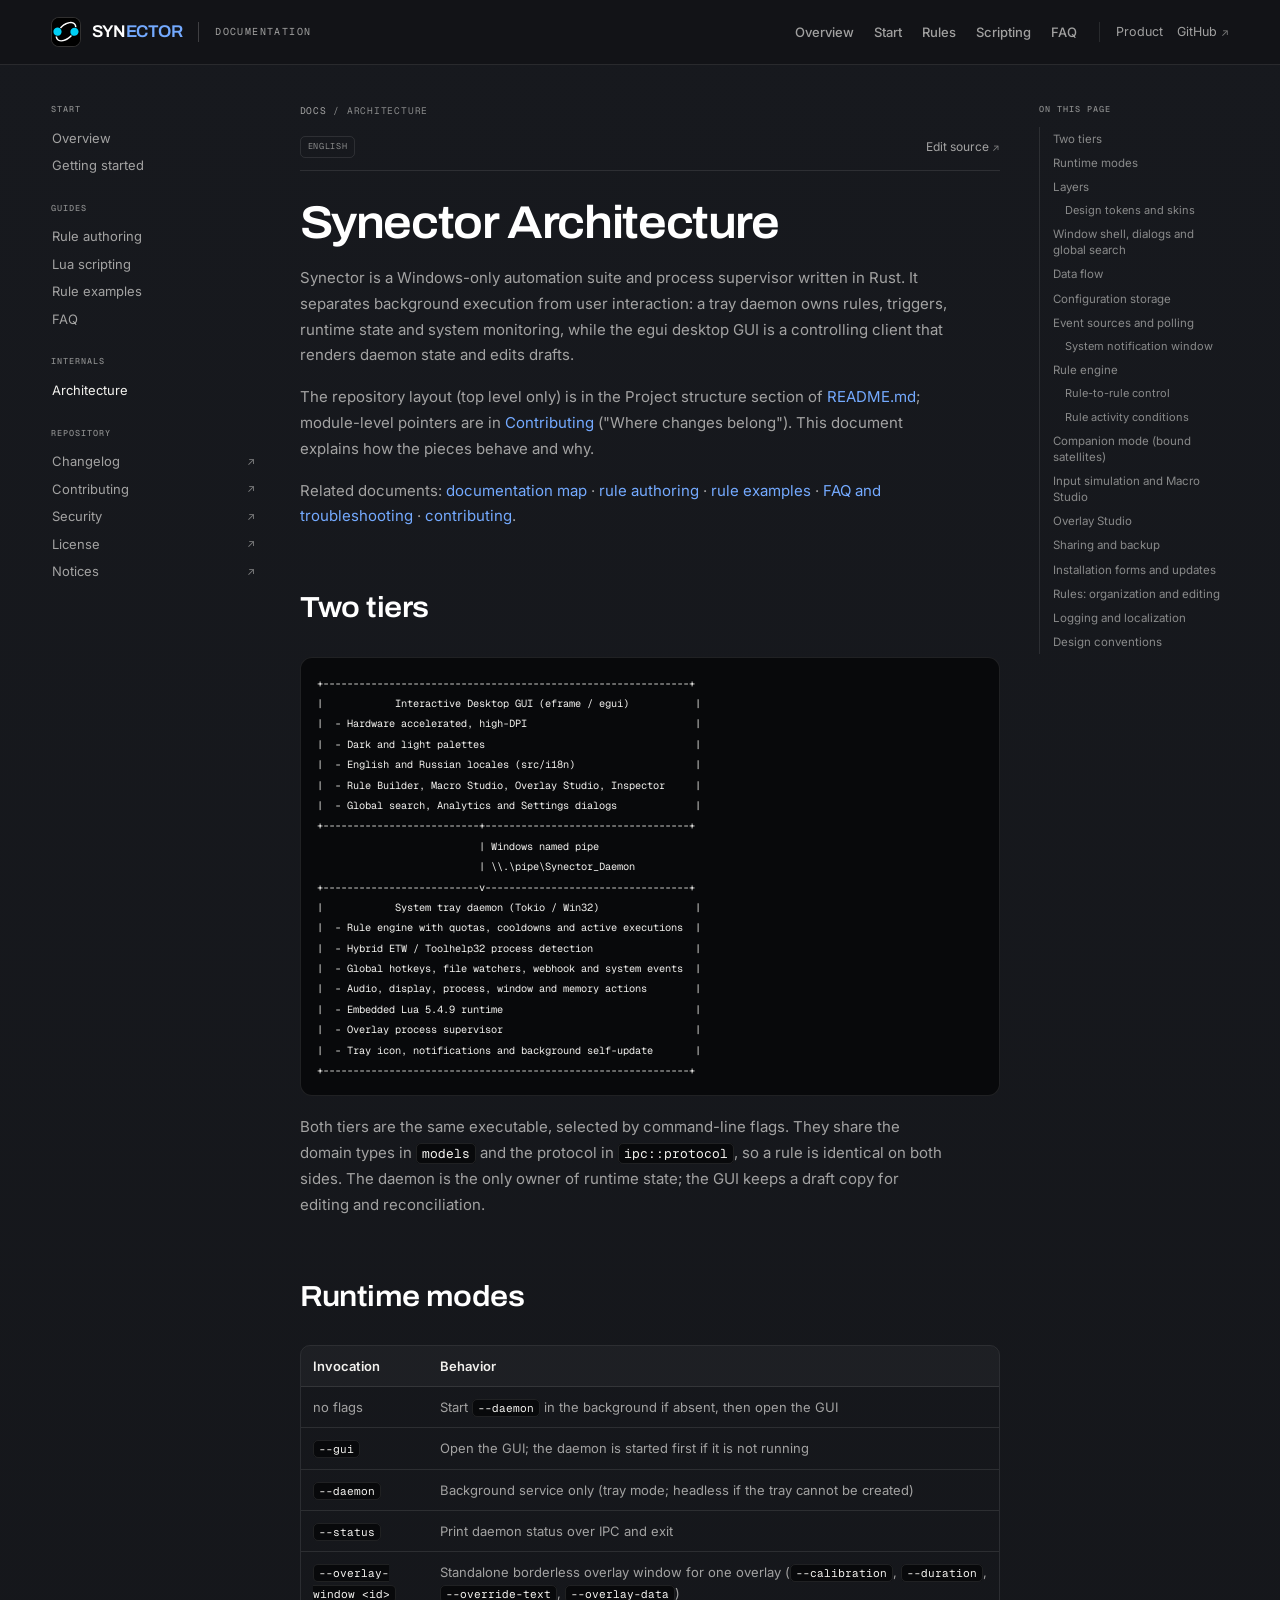
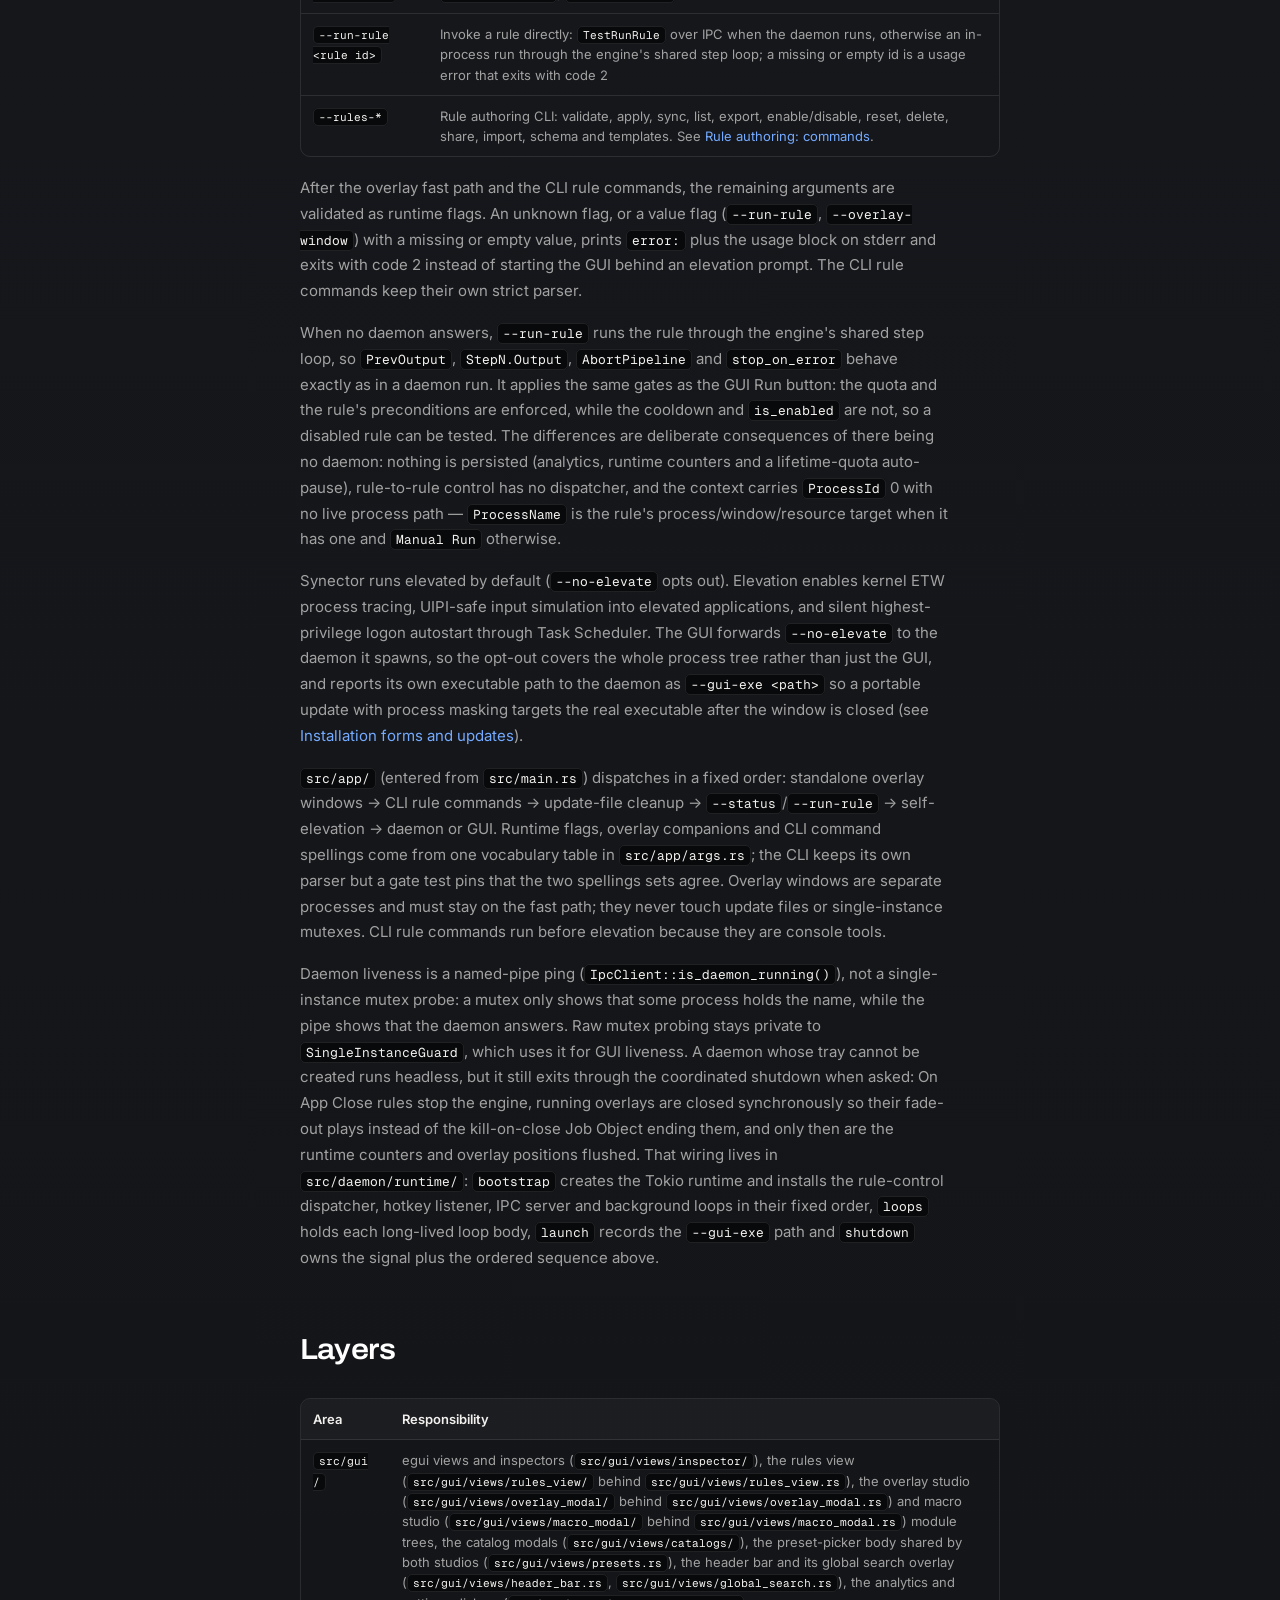
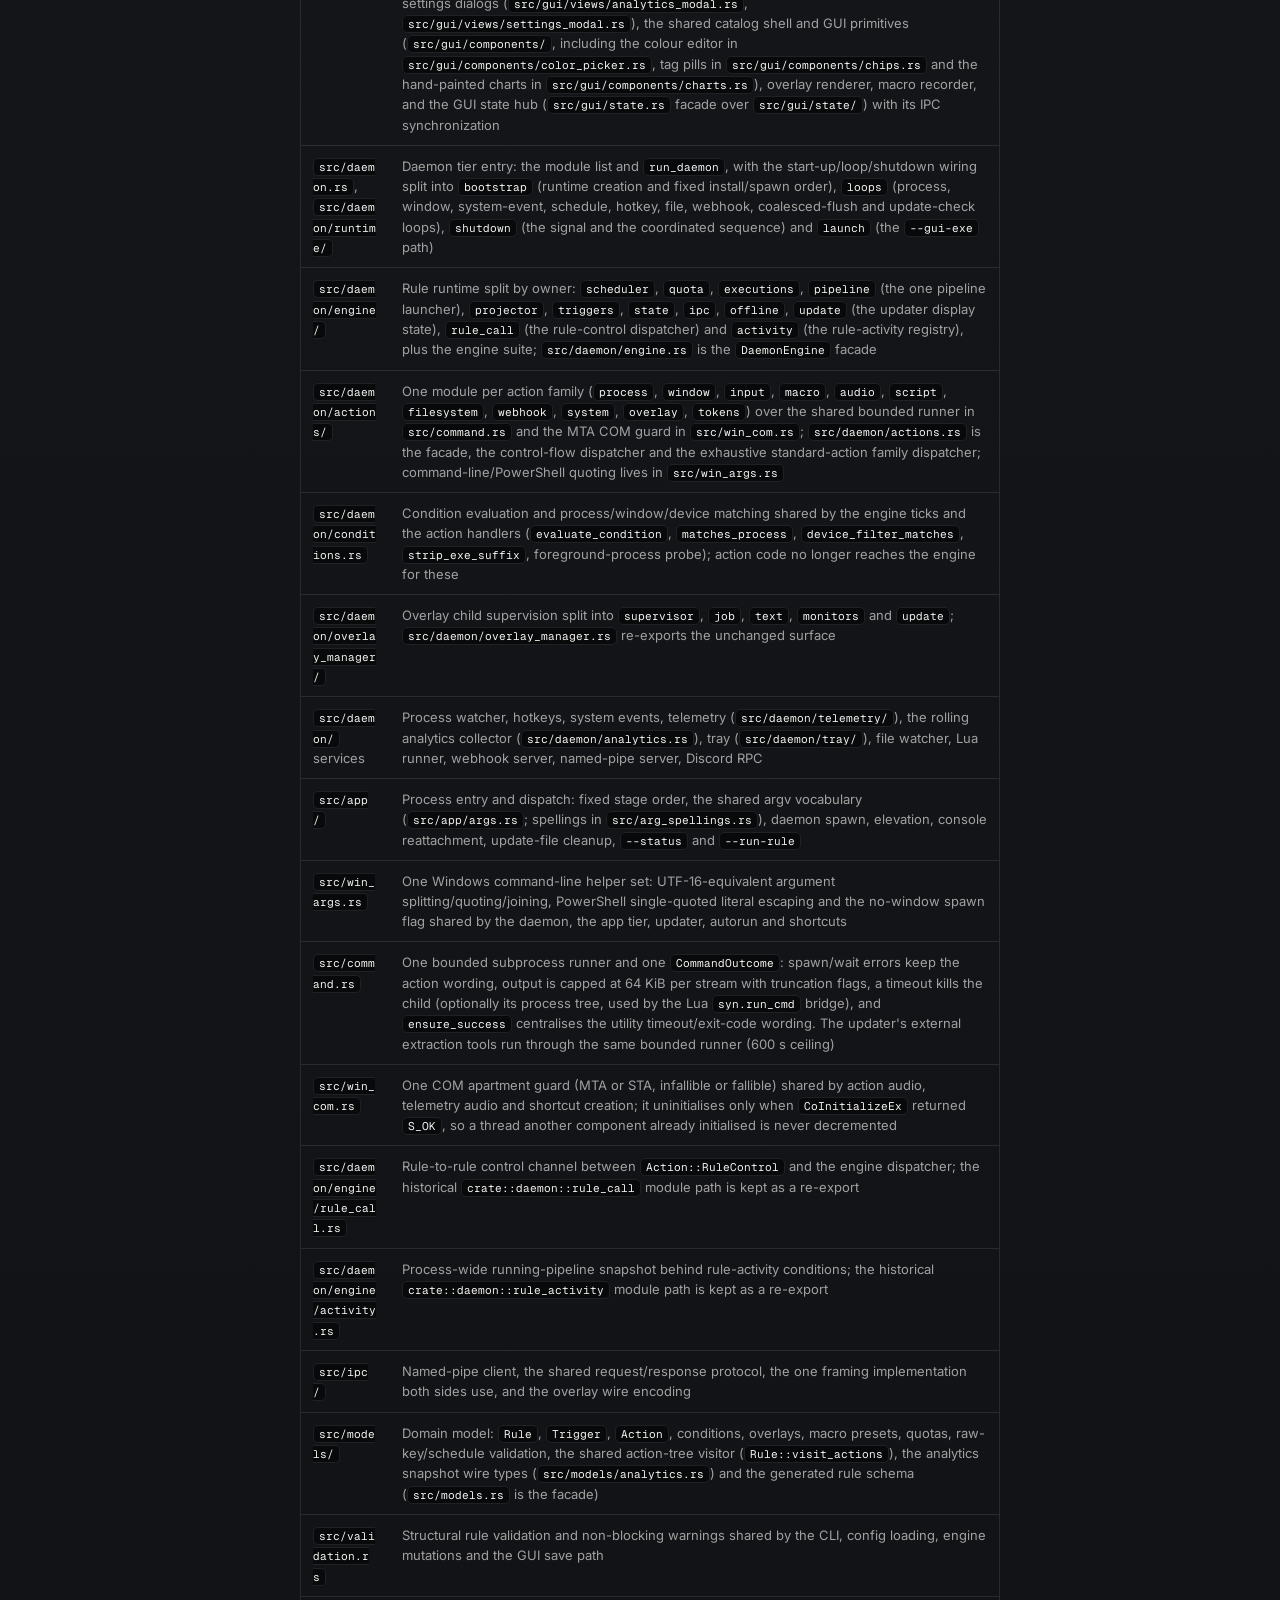
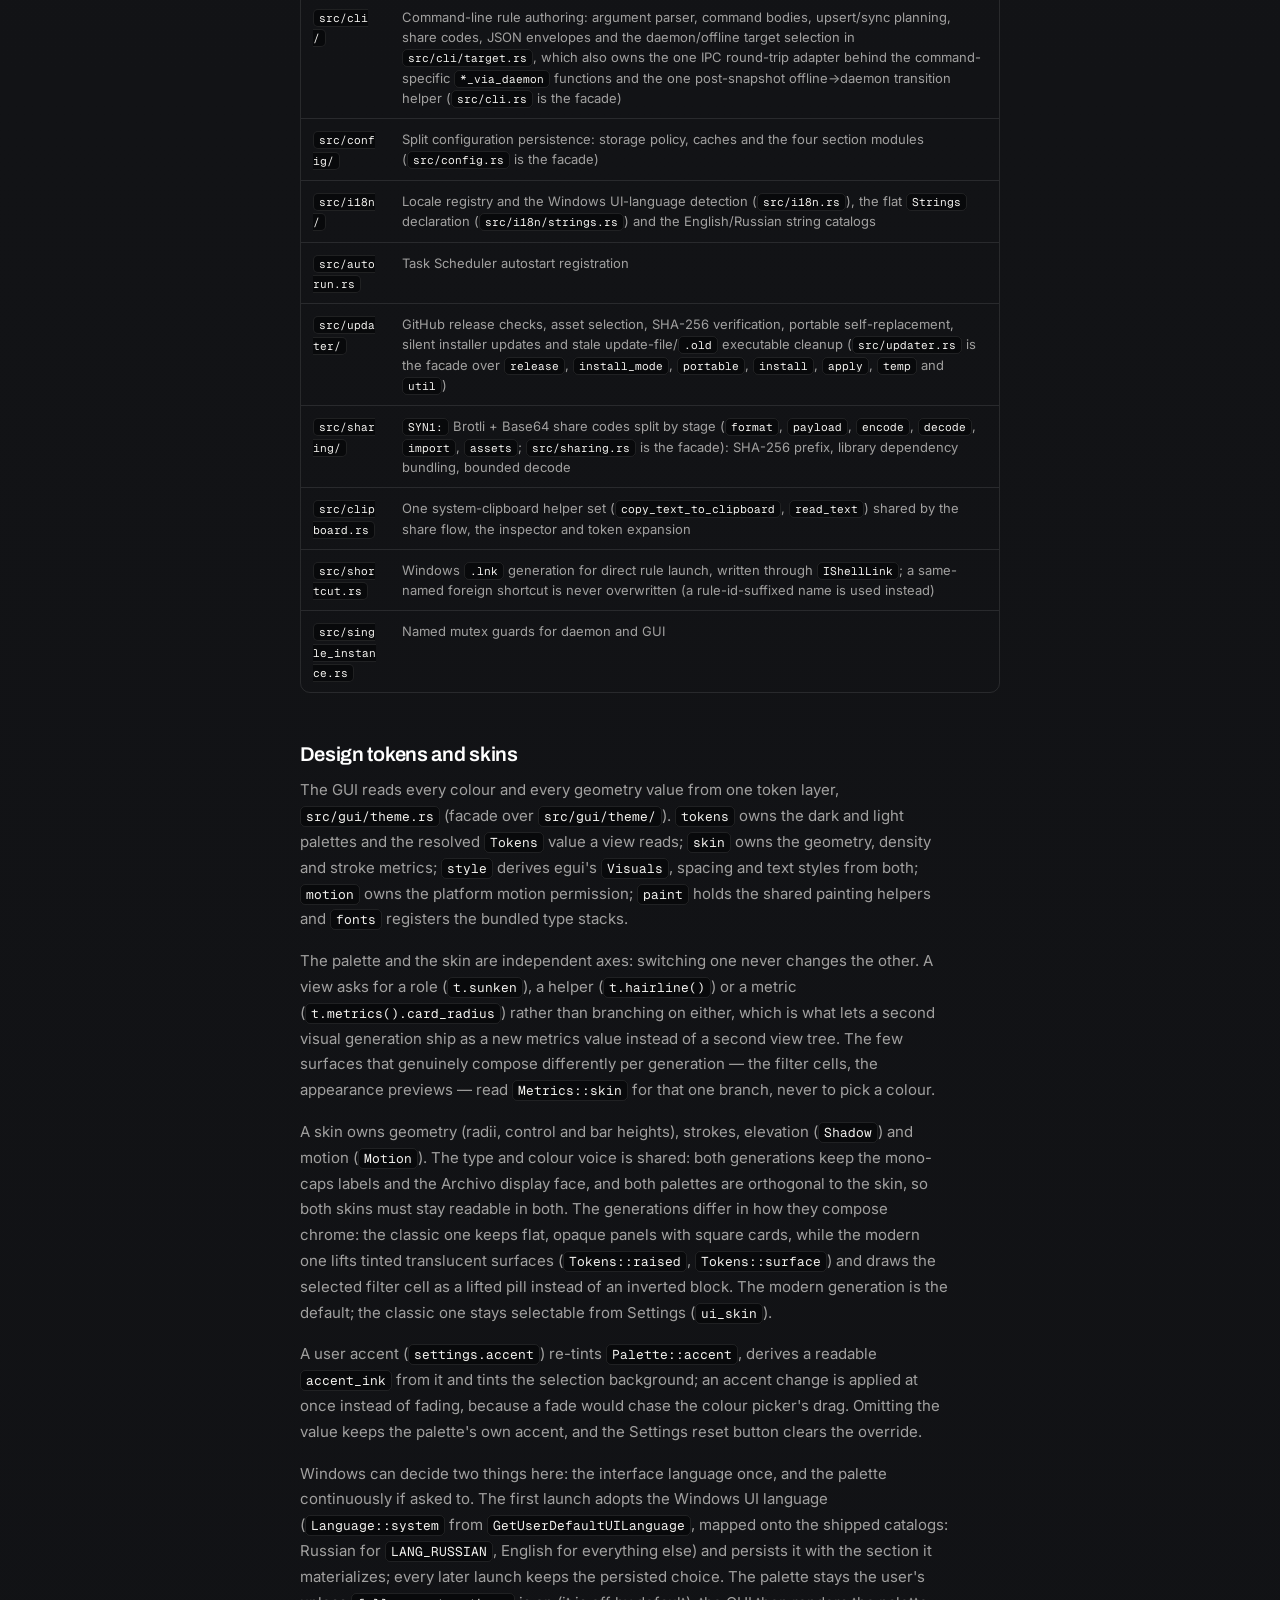
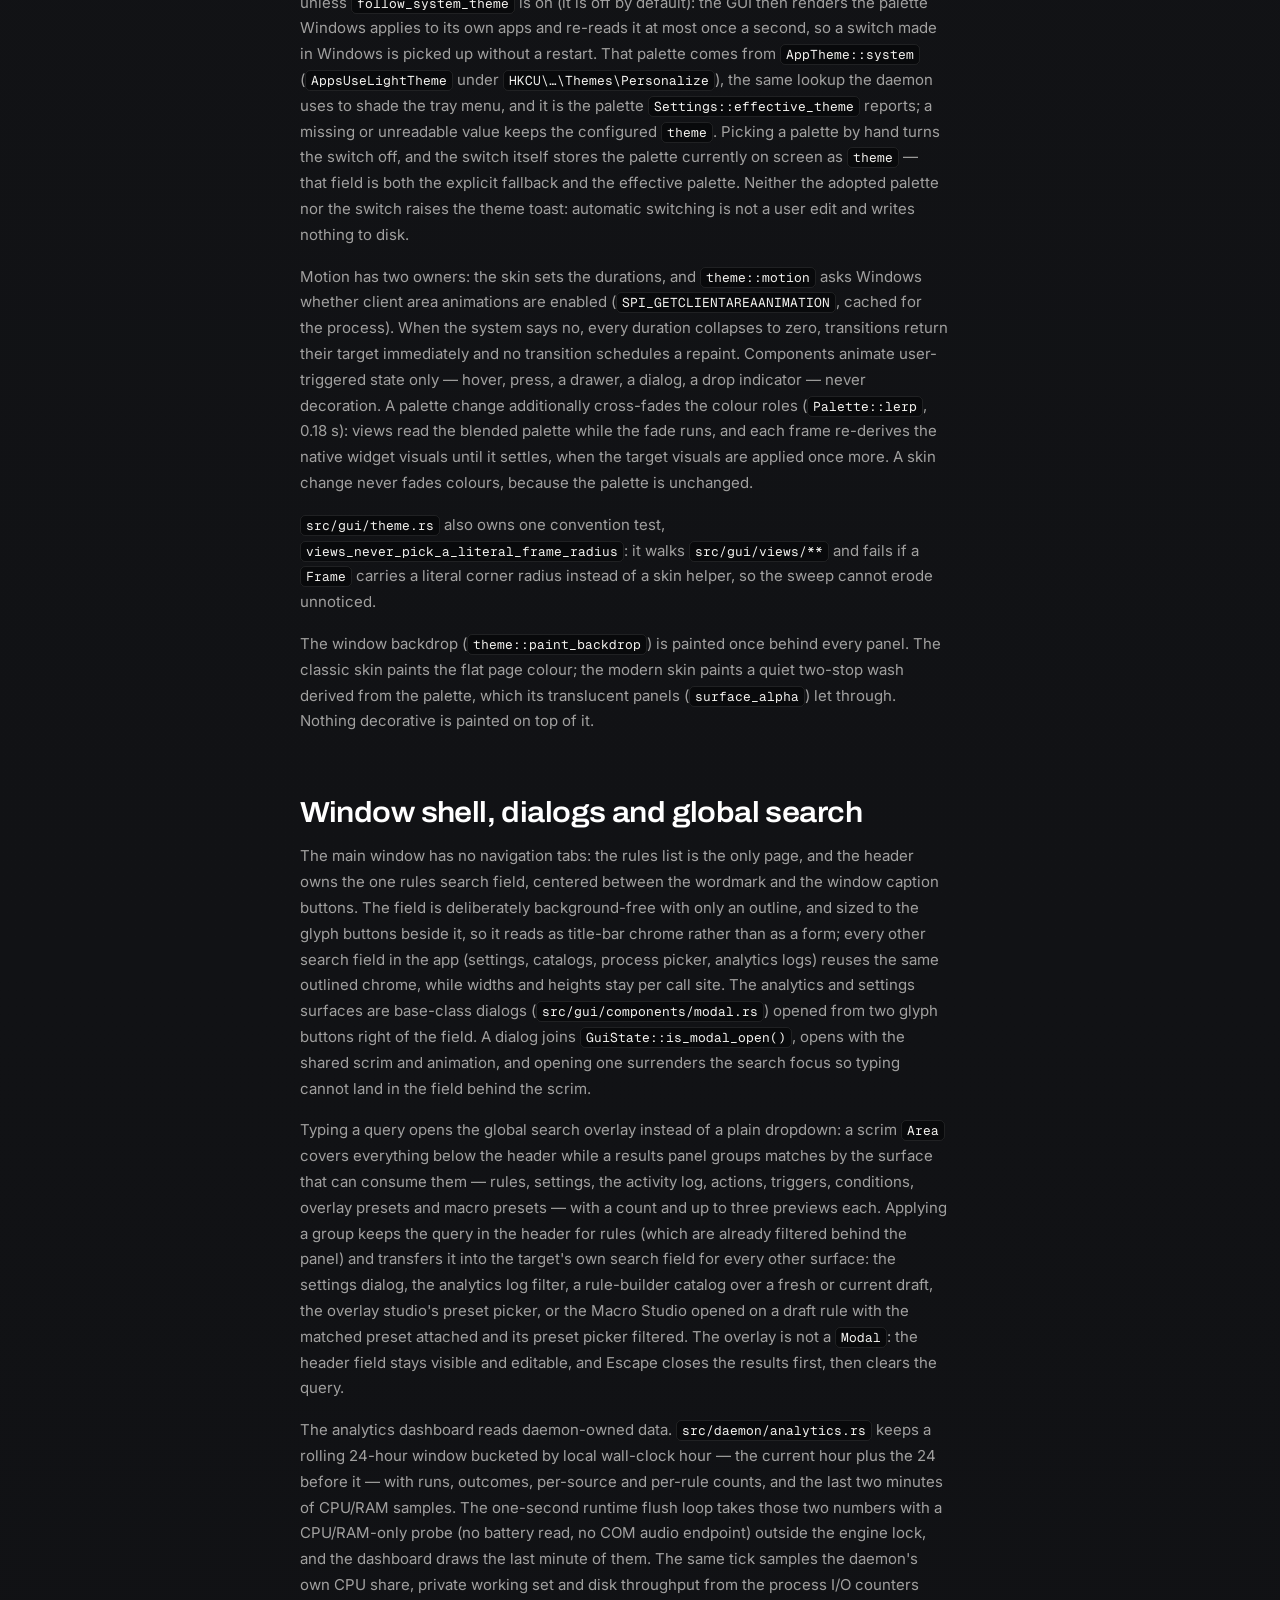
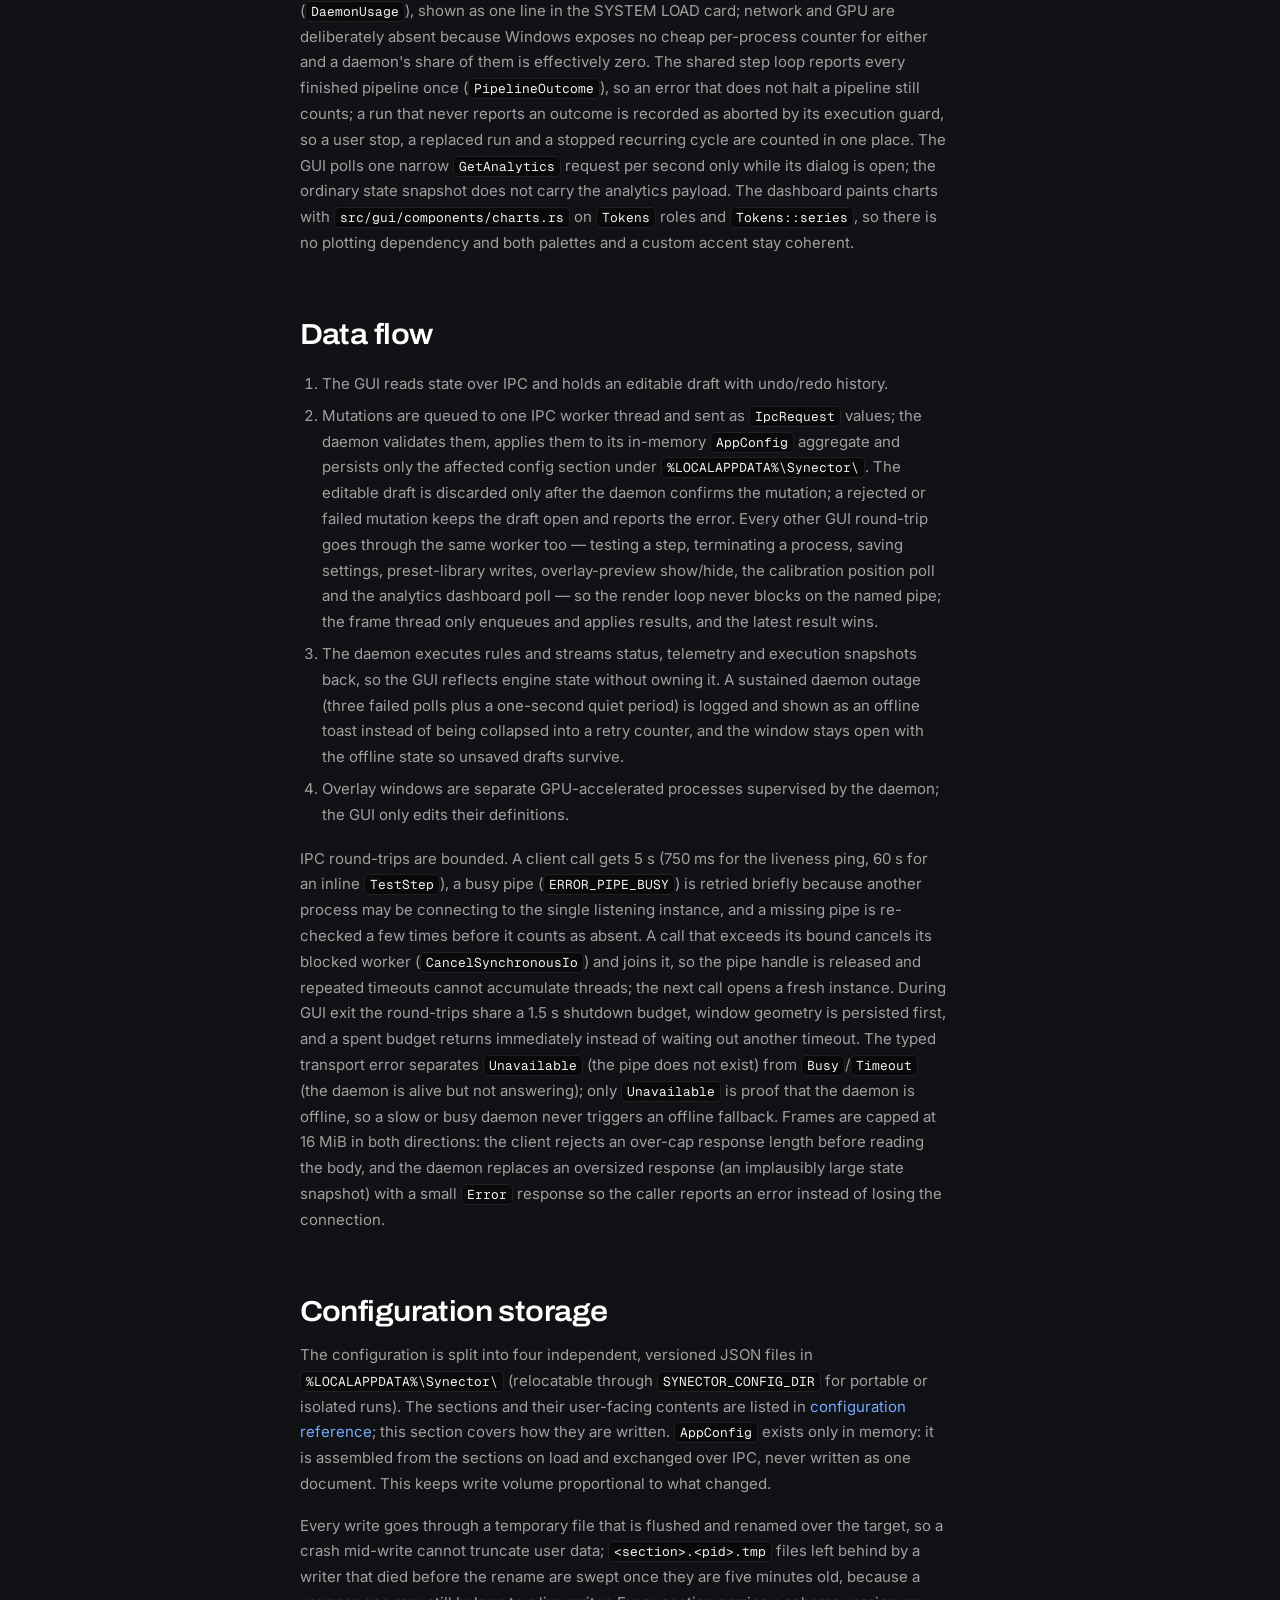
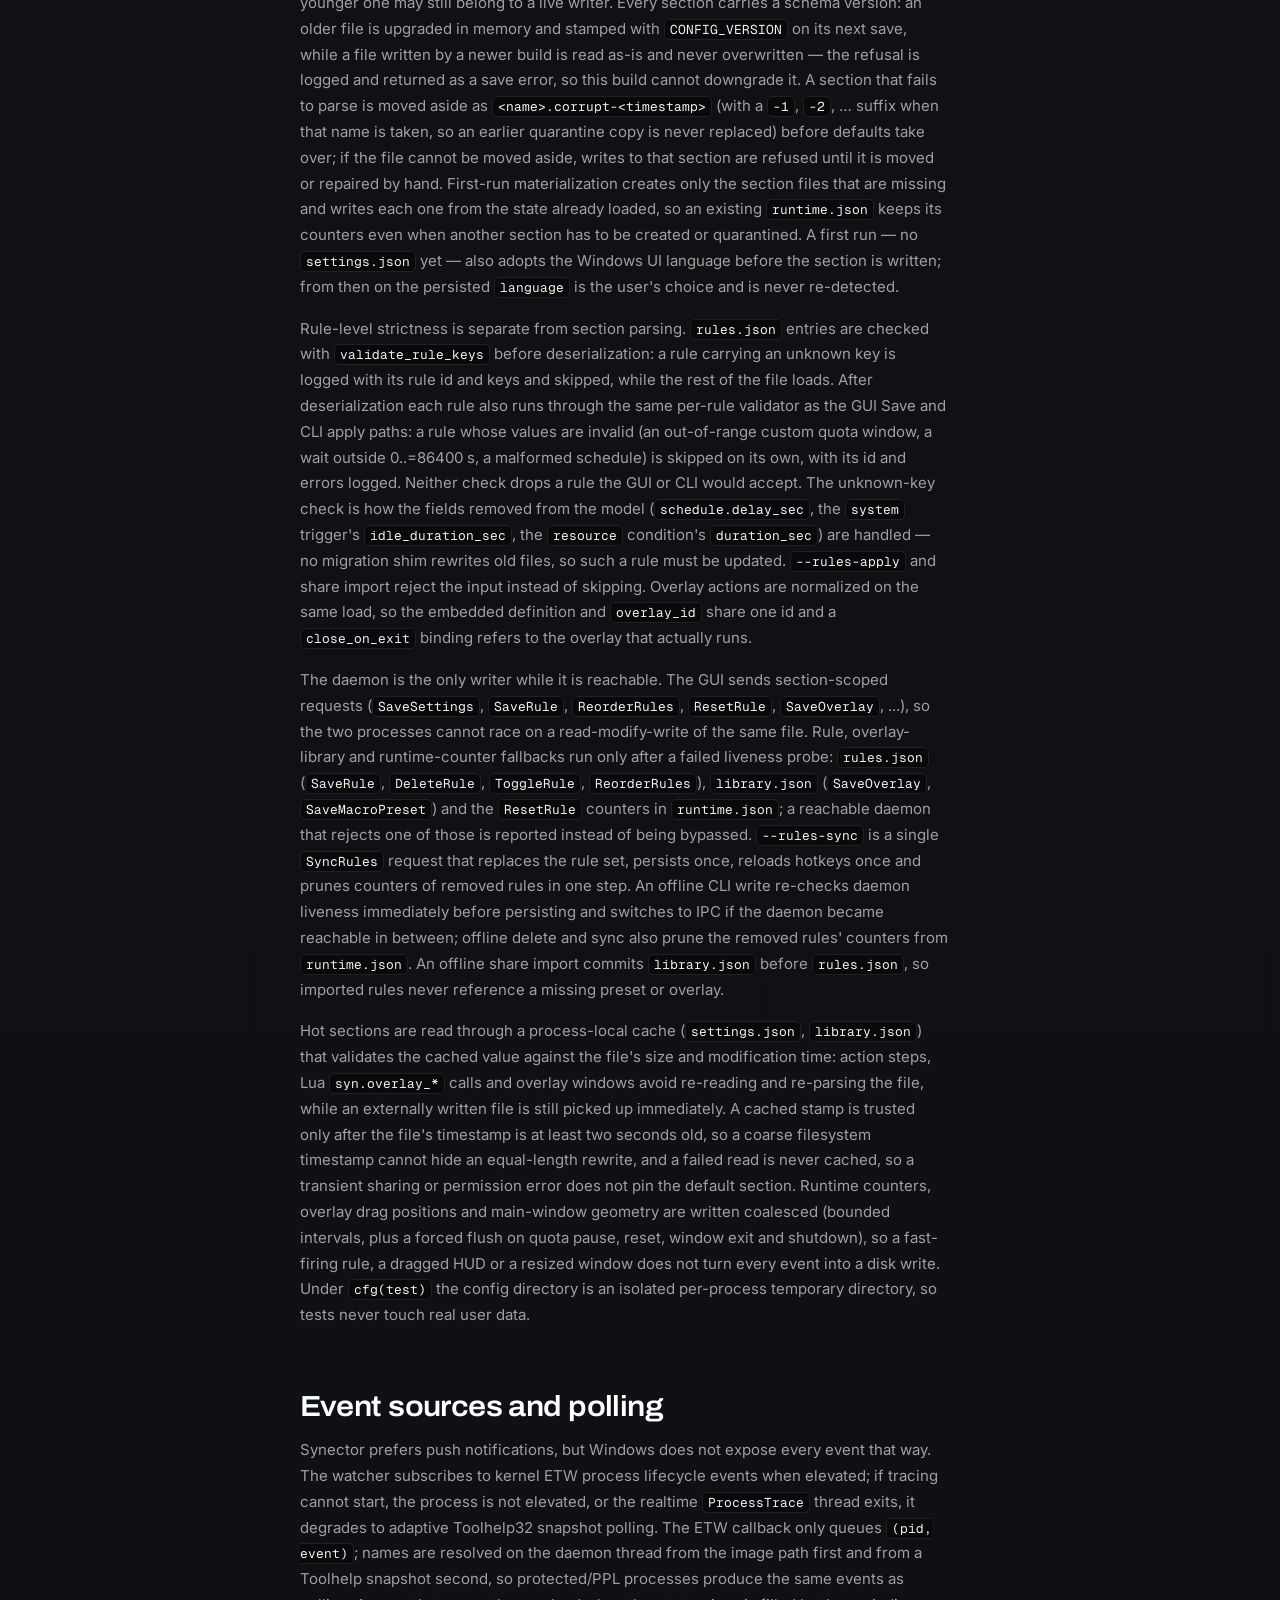
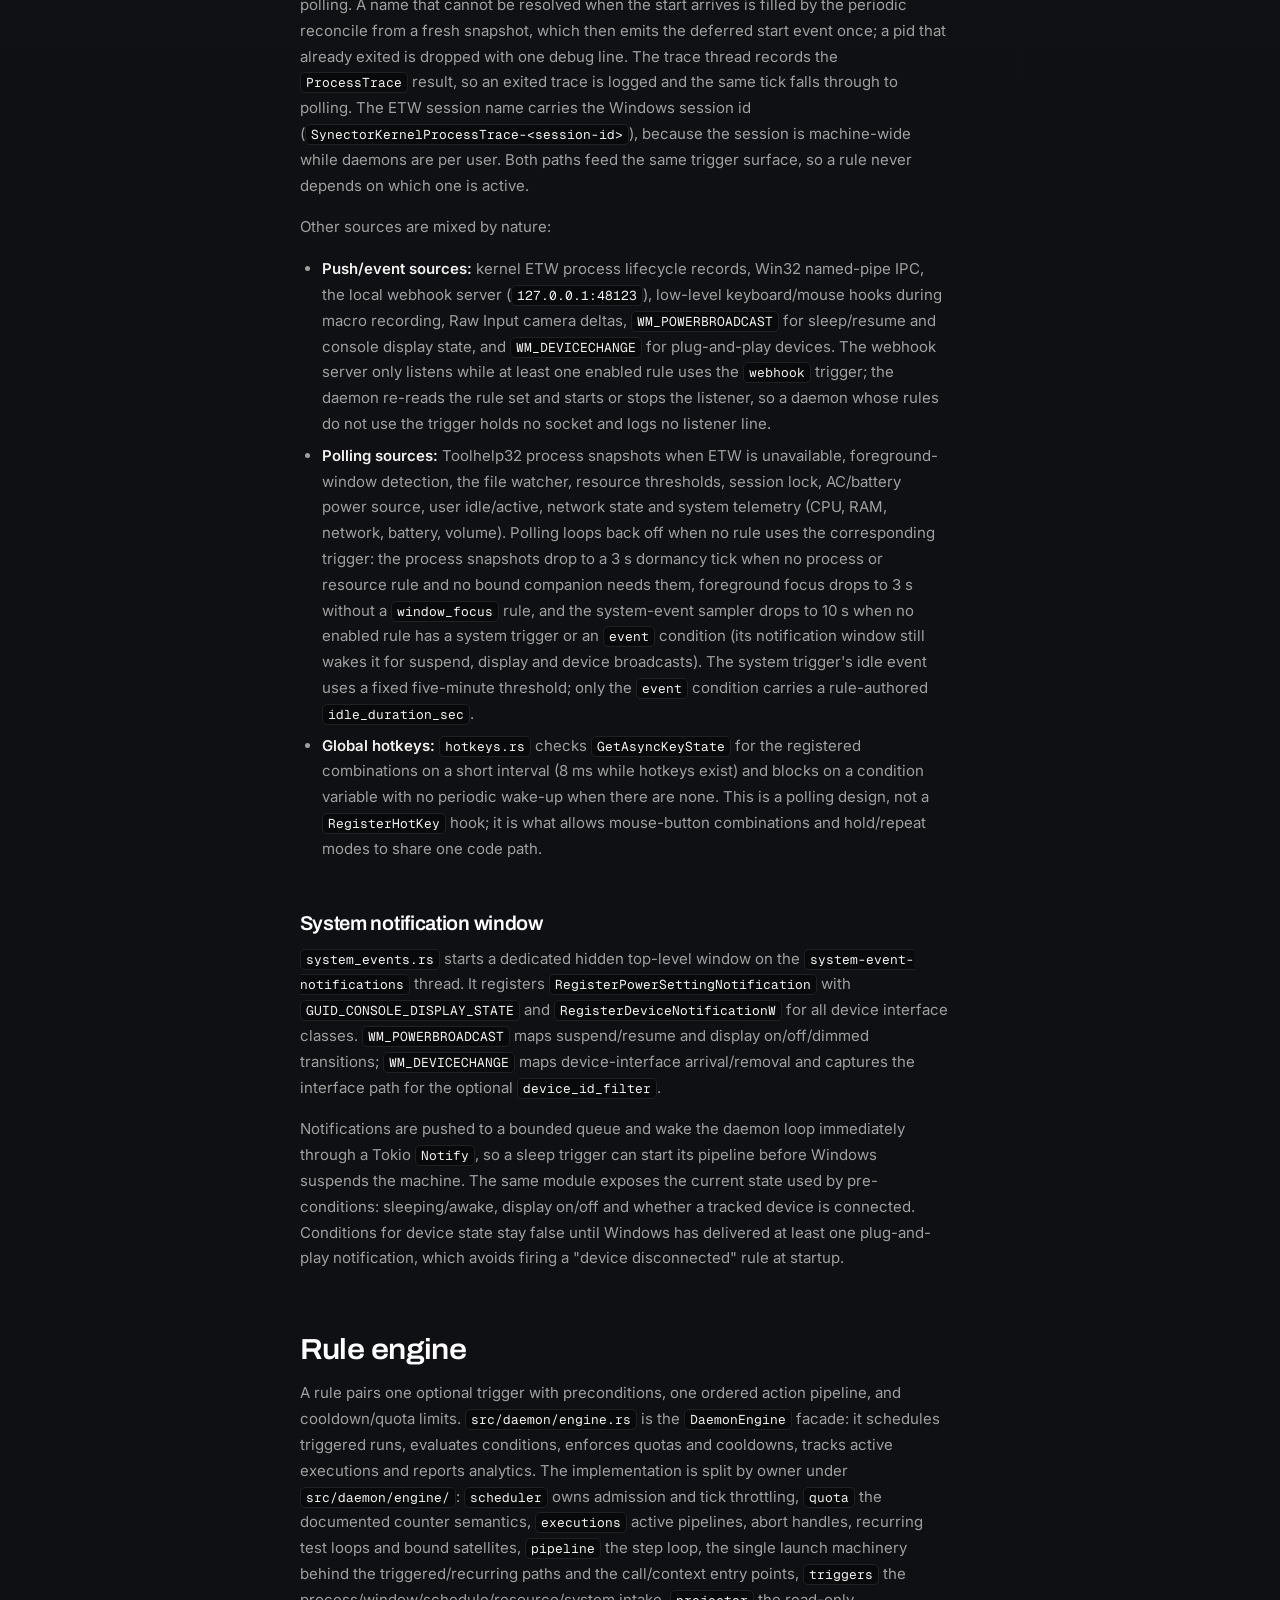
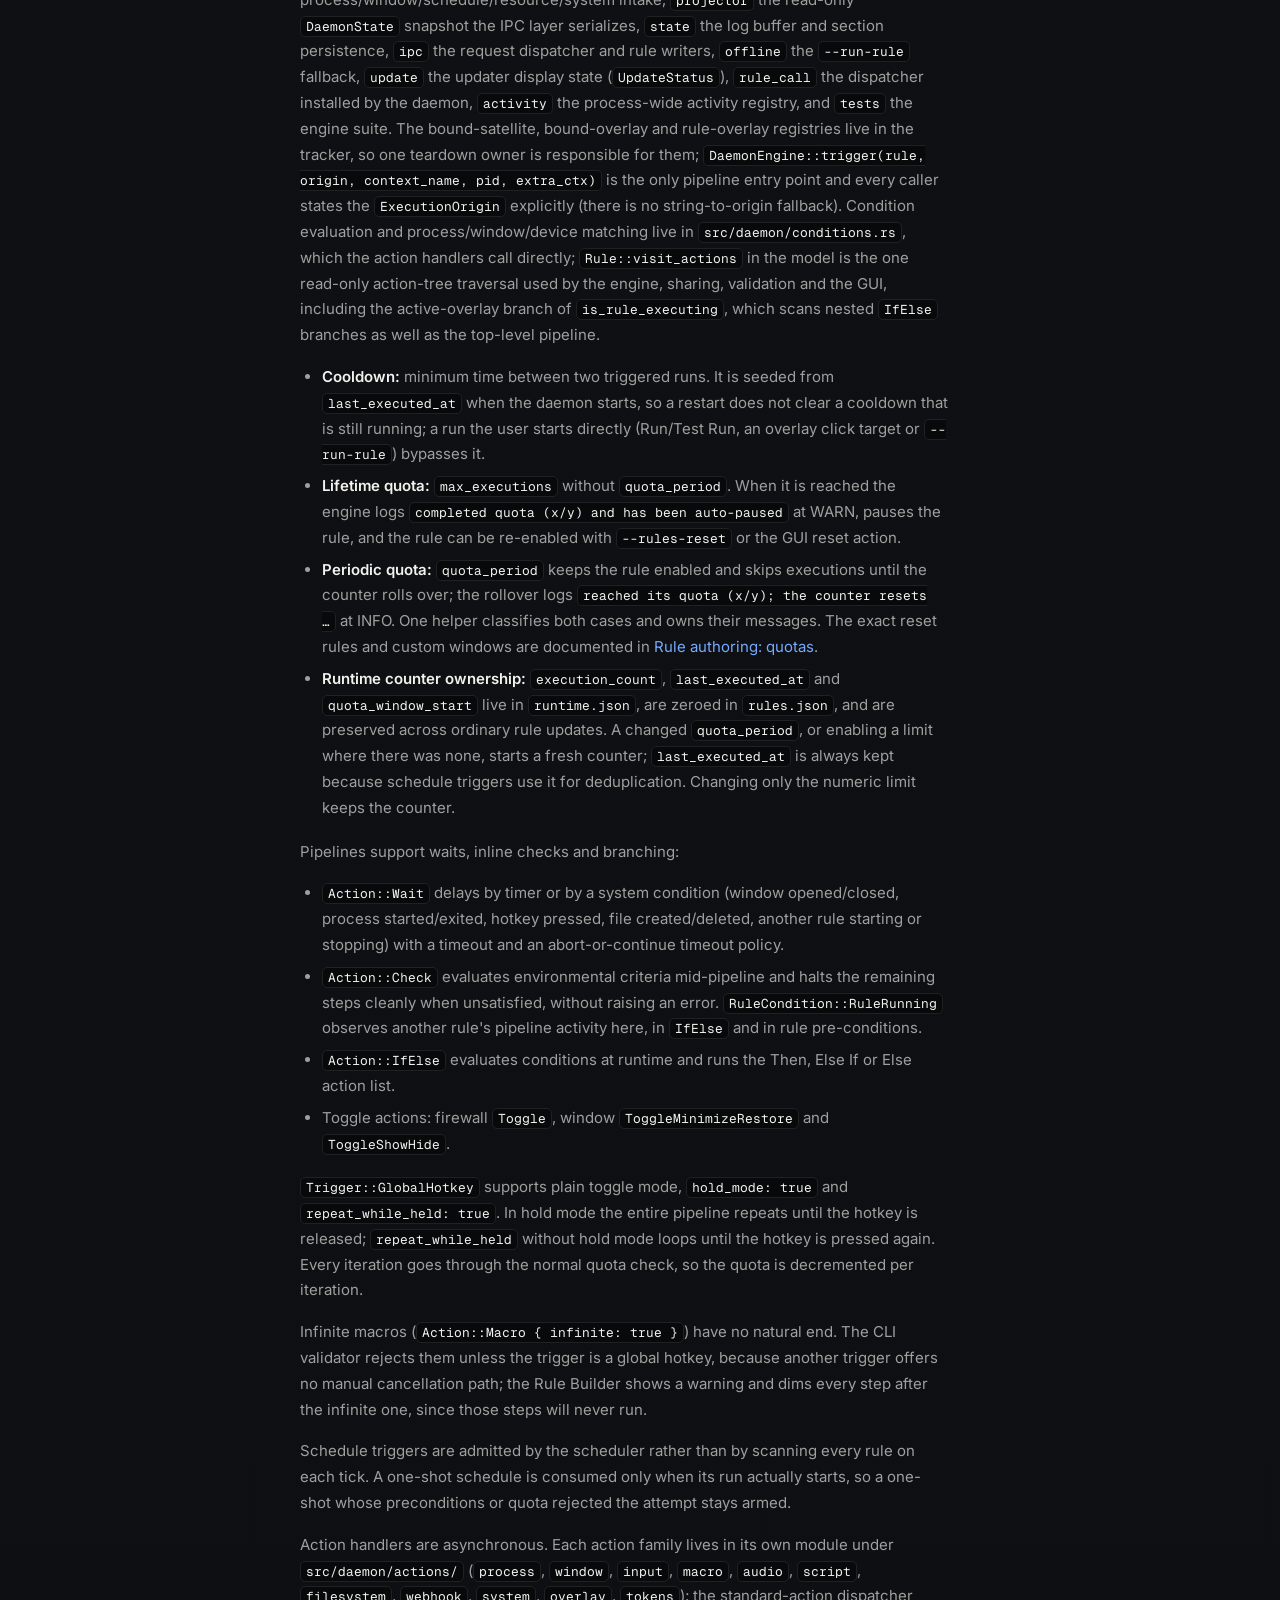
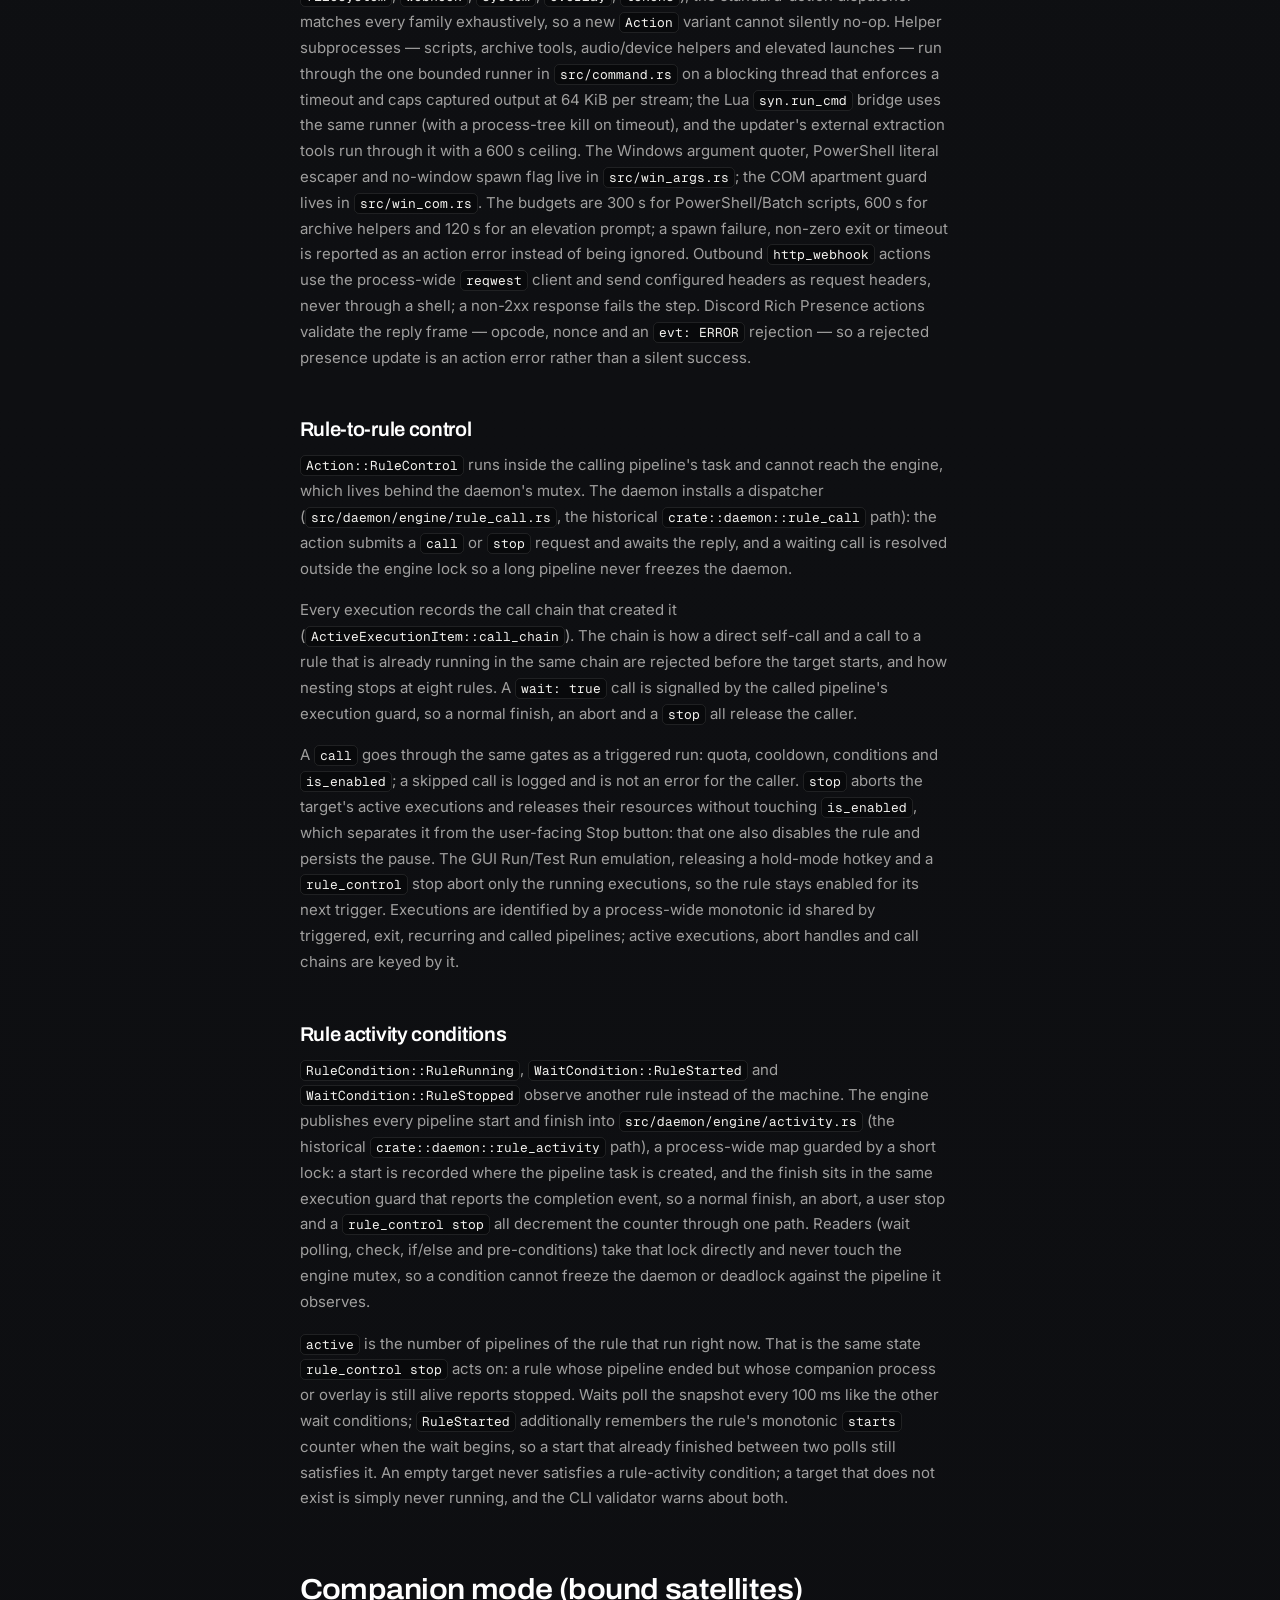
==== commit cebf9967: "feat(pages): sync trigger docs and show the latest release version Mirror the unified process trigge" ====
--- a/docs/architecture.html
+++ b/docs/architecture.html
@@ -160,10 +160,9 @@
 It applies the same gates as the GUI Run button: the quota and the rule's preconditions are
 enforced, while the cooldown and <code>is_enabled</code> are not, so a disabled rule can be tested. The
 differences are deliberate consequences of there being no daemon: nothing is persisted (analytics,
-runtime counters and a lifetime-quota auto-pause), <code>on_exit_actions</code> do not run because their bound
-process exit path is daemon-owned, rule-to-rule control has no dispatcher, and the context carries
-<code>ProcessId</code> 0 with no live process path — <code>ProcessName</code> is the rule's process/window/resource target
-when it has one and <code>Manual Run</code> otherwise.</p>
+runtime counters and a lifetime-quota auto-pause), rule-to-rule control has no dispatcher, and the
+context carries <code>ProcessId</code> 0 with no live process path — <code>ProcessName</code> is the rule's
+process/window/resource target when it has one and <code>Manual Run</code> otherwise.</p>
 <p>Synector runs elevated by default (<code>--no-elevate</code> opts out). Elevation enables kernel ETW process
 tracing, UIPI-safe input simulation into elevated applications, and silent highest-privilege logon
 autostart through Task Scheduler. The GUI forwards <code>--no-elevate</code> to the daemon it spawns, so the
@@ -386,10 +385,10 @@
 process I/O counters (<code>DaemonUsage</code>), shown as one line in the SYSTEM LOAD card; network and GPU
 are deliberately absent because Windows exposes no cheap per-process counter for either and a
 daemon's share of them is effectively zero.
-The shared step loop reports every finished non-exit pipeline once (<code>PipelineOutcome</code>), so an error
-that does not halt a pipeline still counts; a run that never reports an outcome is recorded as
-aborted by its execution guard, so a user stop, a replaced run and a stopped recurring cycle are
-counted in one place and an exit pipeline is never counted at all. The GUI polls one narrow
+The shared step loop reports every finished pipeline once (<code>PipelineOutcome</code>), so an error that
+does not halt a pipeline still counts; a run that never reports an outcome is recorded as aborted
+by its execution guard, so a user stop, a replaced run and a stopped recurring cycle are counted in
+one place. The GUI polls one narrow
 <code>GetAnalytics</code> request per second only while its dialog is open; the ordinary state snapshot does
 not carry the analytics payload. The dashboard paints charts with
 <code>src/gui/components/charts.rs</code> on <code>Tokens</code> roles and <code>Tokens::series</code>, so there is no plotting
@@ -534,13 +533,13 @@
 a tracked device is connected. Conditions for device state stay false until Windows has delivered at
 least one plug-and-play notification, which avoids firing a "device disconnected" rule at startup.</p>
 <div class="markdown-heading"><h2 class="heading-element">Rule engine</h2><a id="rule-engine" class="anchor" aria-label="Permalink: Rule engine" href="#rule-engine"><span aria-hidden="true" class="octicon octicon-link"></span></a></div>
-<p>A rule pairs one optional trigger with preconditions, an ordered action pipeline, <code>on_exit_actions</code>,
-and cooldown/quota limits. <code>src/daemon/engine.rs</code> is the <code>DaemonEngine</code> facade: it schedules
+<p>A rule pairs one optional trigger with preconditions, one ordered action pipeline, and
+cooldown/quota limits. <code>src/daemon/engine.rs</code> is the <code>DaemonEngine</code> facade: it schedules
 triggered runs, evaluates conditions, enforces quotas and cooldowns, tracks active executions and
 reports analytics. The implementation is split by owner under <code>src/daemon/engine/</code>: <code>scheduler</code>
 owns admission and tick throttling, <code>quota</code> the documented counter semantics, <code>executions</code> active
 pipelines, abort handles, recurring test loops and bound satellites, <code>pipeline</code> the step loop, the
-single launch machinery behind the triggered/exit/recurring paths and the call/context entry points,
+single launch machinery behind the triggered/recurring paths and the call/context entry points,
 <code>triggers</code> the process/window/schedule/resource/system intake, <code>projector</code> the read-only
 <code>DaemonState</code> snapshot the IPC layer serializes, <code>state</code> the log buffer and section persistence,
 <code>ipc</code> the request dispatcher and rule writers, <code>offline</code> the <code>--run-rule</code> fallback, <code>update</code> the
@@ -552,8 +551,8 @@
 fallback). Condition evaluation and process/window/device matching live in <code>src/daemon/conditions.rs</code>,
 which the action handlers call directly; <code>Rule::visit_actions</code> in the model is the one read-only
 action-tree traversal used by the engine, sharing, validation and the GUI, including the
-active-overlay branch of <code>is_rule_executing</code>, which scans nested <code>IfElse</code> branches and the exit
-actions as well as the top-level pipeline.</p>
+active-overlay branch of <code>is_rule_executing</code>, which scans nested <code>IfElse</code> branches as well as the
+top-level pipeline.</p>
 <ul>
 <li>
 <strong>Cooldown:</strong> minimum time between two triggered runs. It is seeded from <code>last_executed_at</code>
@@ -660,9 +659,13 @@
 starts directly (Run/Test Run, an overlay click target or <code>--run-rule</code>) force-terminates the rule's
 bound satellites at start and after the pipeline finishes; scheduled, webhook, hotkey and
 system-event runs leave them tracked while the primary process keeps running.</p>
-<p>Process-triggered rules can enable <code>single_instance</code>. It does not prevent more copies of the
-application from starting; it makes the rule fire only for the first matching instance and defers
-exit actions and bound-satellite cleanup until every tracked instance has exited.</p>
+<p>Process-triggered rules choose which lifecycle event fires their pipeline with <code>event</code>: <code>started</code>
+(the default) or <code>exited</code>. Both choices run the same ordered pipeline through the ordinary trigger
+path, so pre-conditions, cooldown, quota and analytics apply to either one; a start-triggered run
+can bind <code>close_on_exit</code> satellites, an exit-triggered run cannot because its primary process is
+already gone. <code>single_instance</code> does not prevent more copies of the application from starting; it
+makes the start pipeline fire only for the first matching instance and the exit pipeline fire only
+when the last tracked instance has exited, and it defers bound-satellite cleanup until then.</p>
 <div class="markdown-heading"><h2 class="heading-element">Input simulation and Macro Studio</h2><a id="input-simulation-and-macro-studio" class="anchor" aria-label="Permalink: Input simulation and Macro Studio" href="#input-simulation-and-macro-studio"><span aria-hidden="true" class="octicon octicon-link"></span></a></div>
 <p>Keyboard and mouse events go through Win32 <code>SendInput</code>. Games and DirectInput consumers read
 low-level scan codes and ignore virtual keys, so every simulated key carries a hardware scan code
